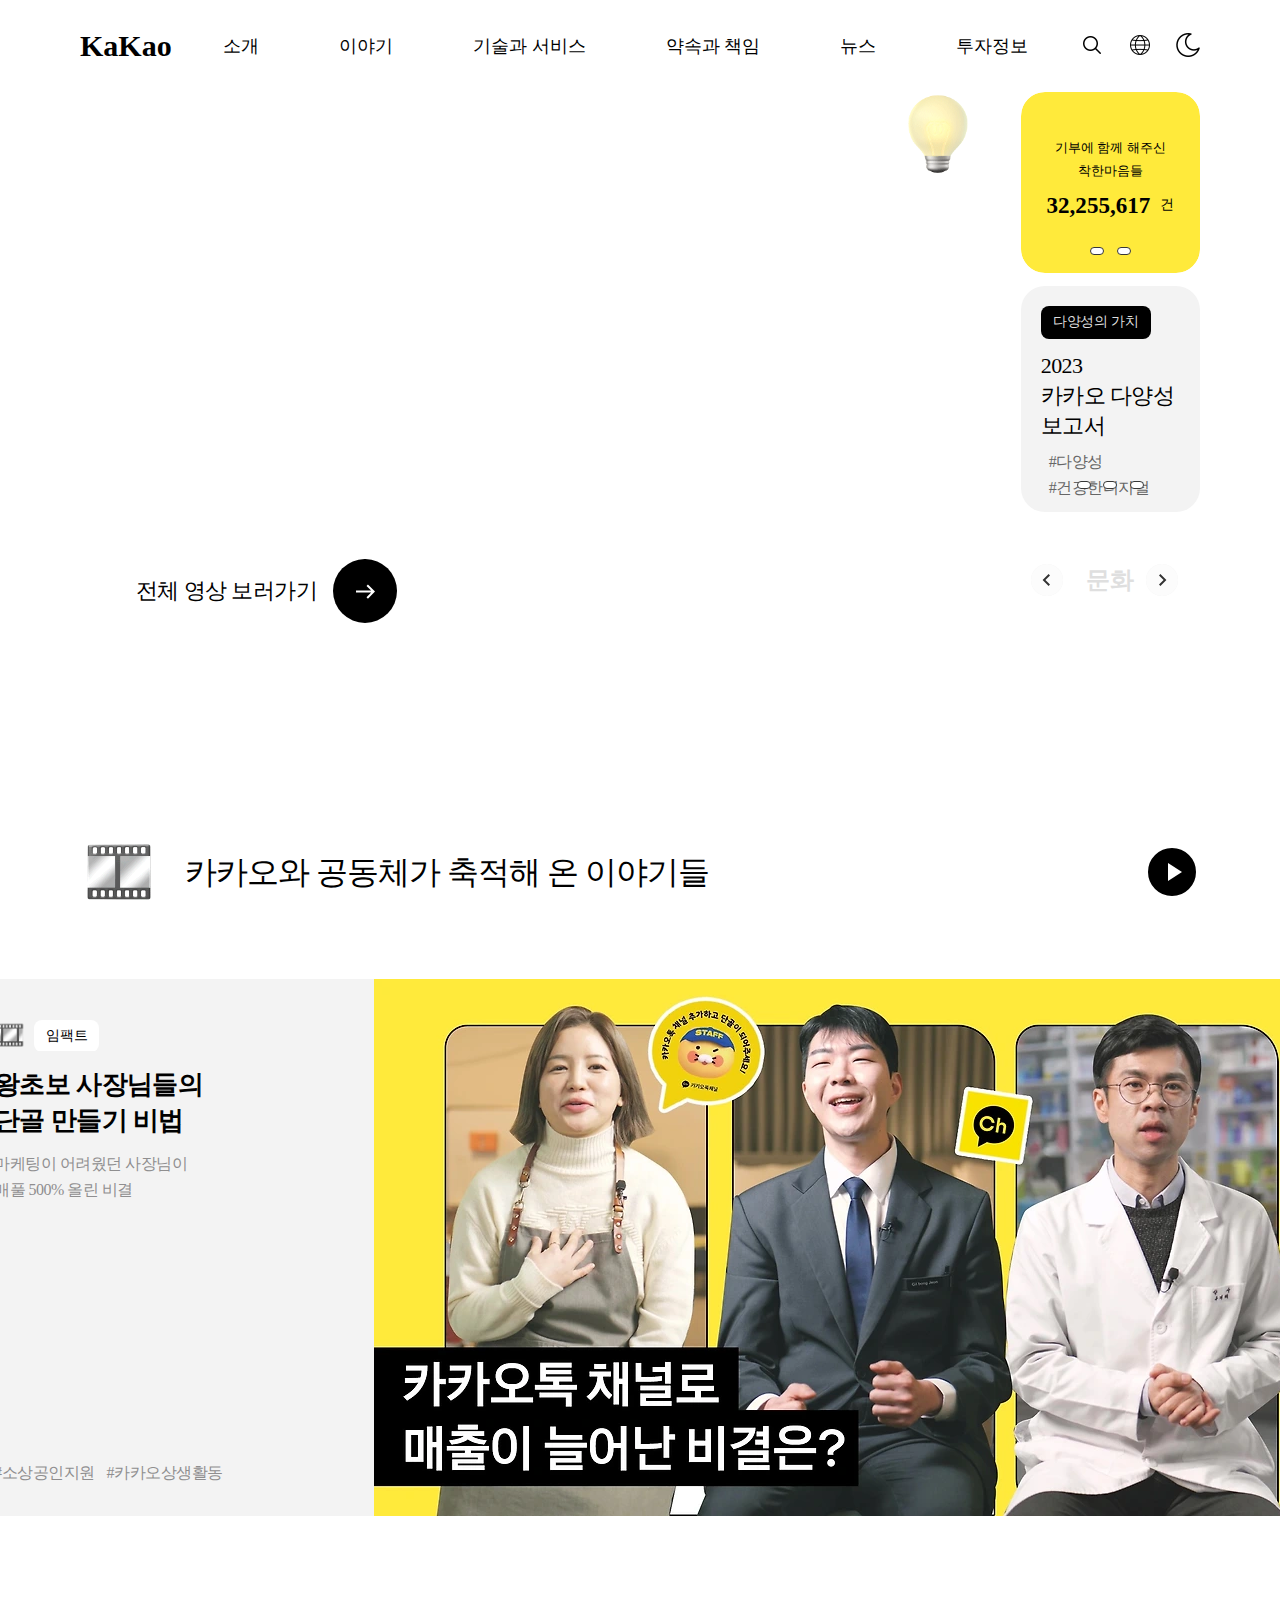
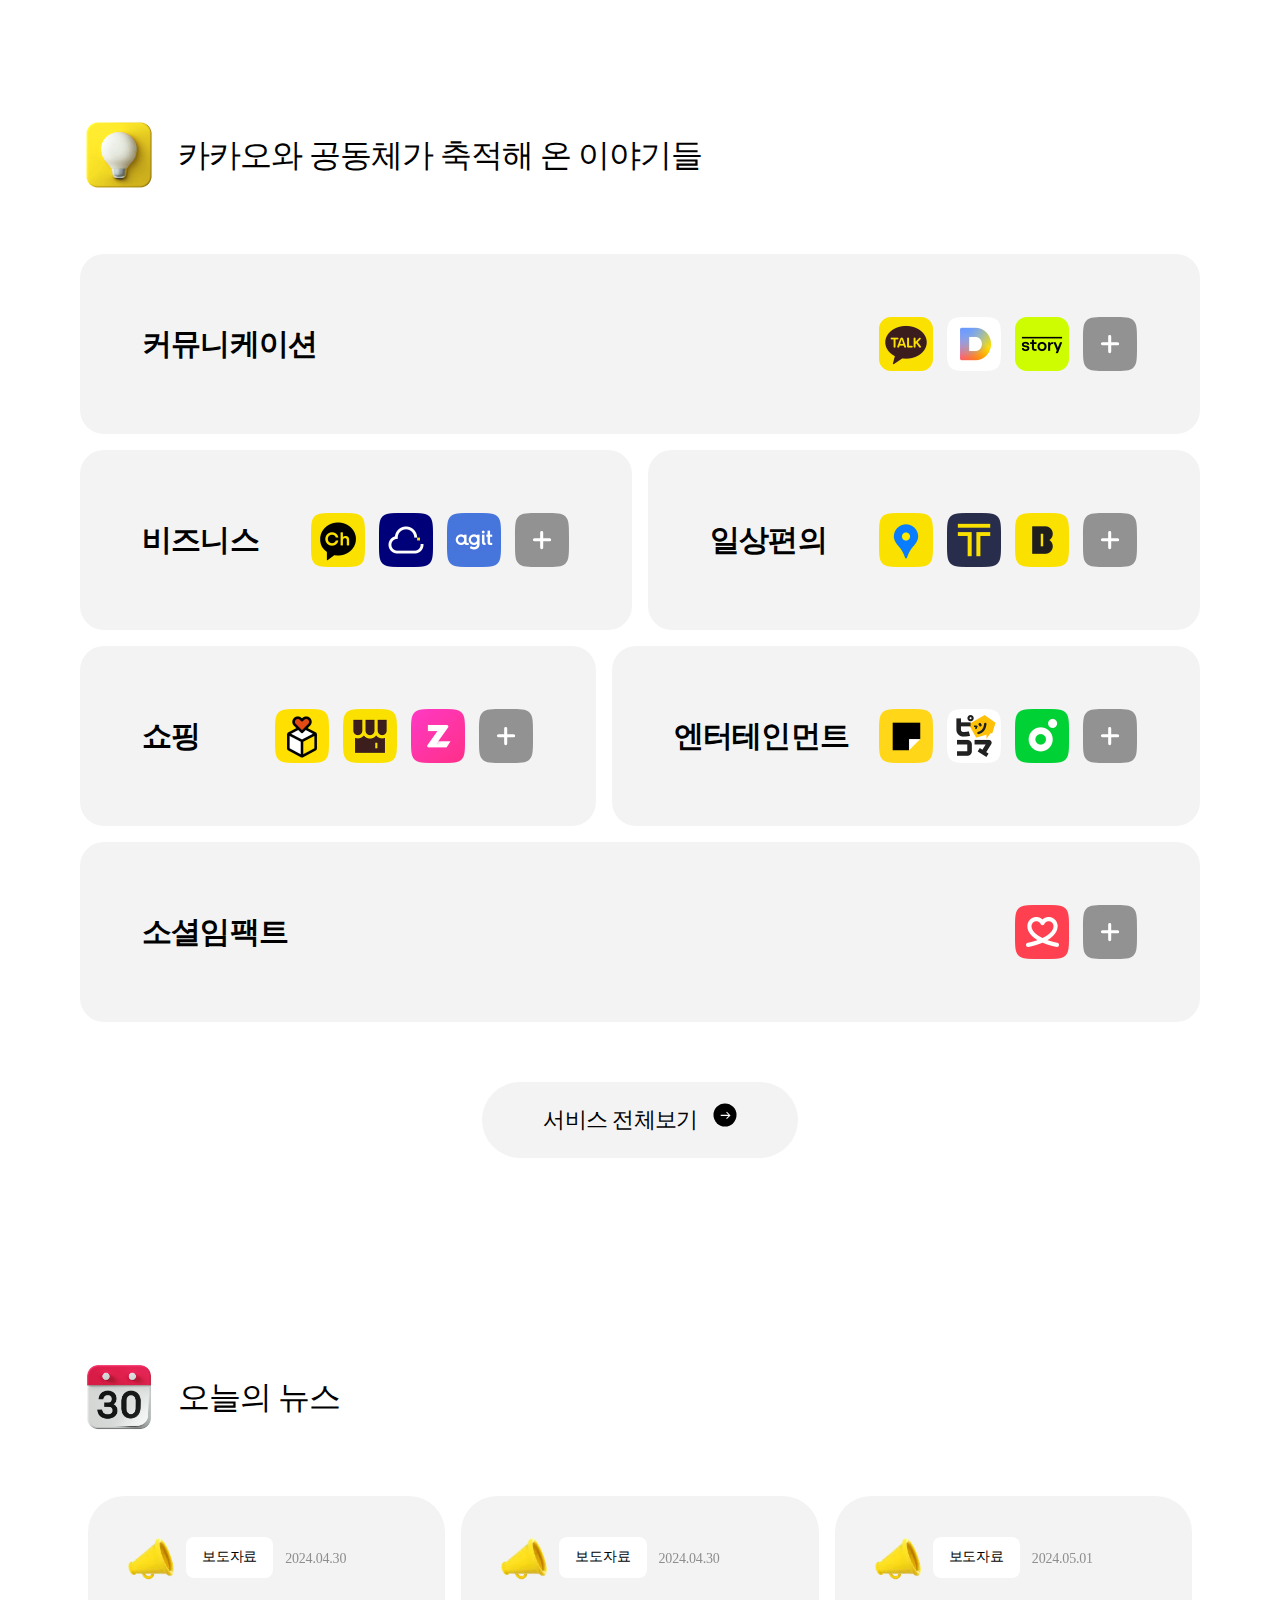
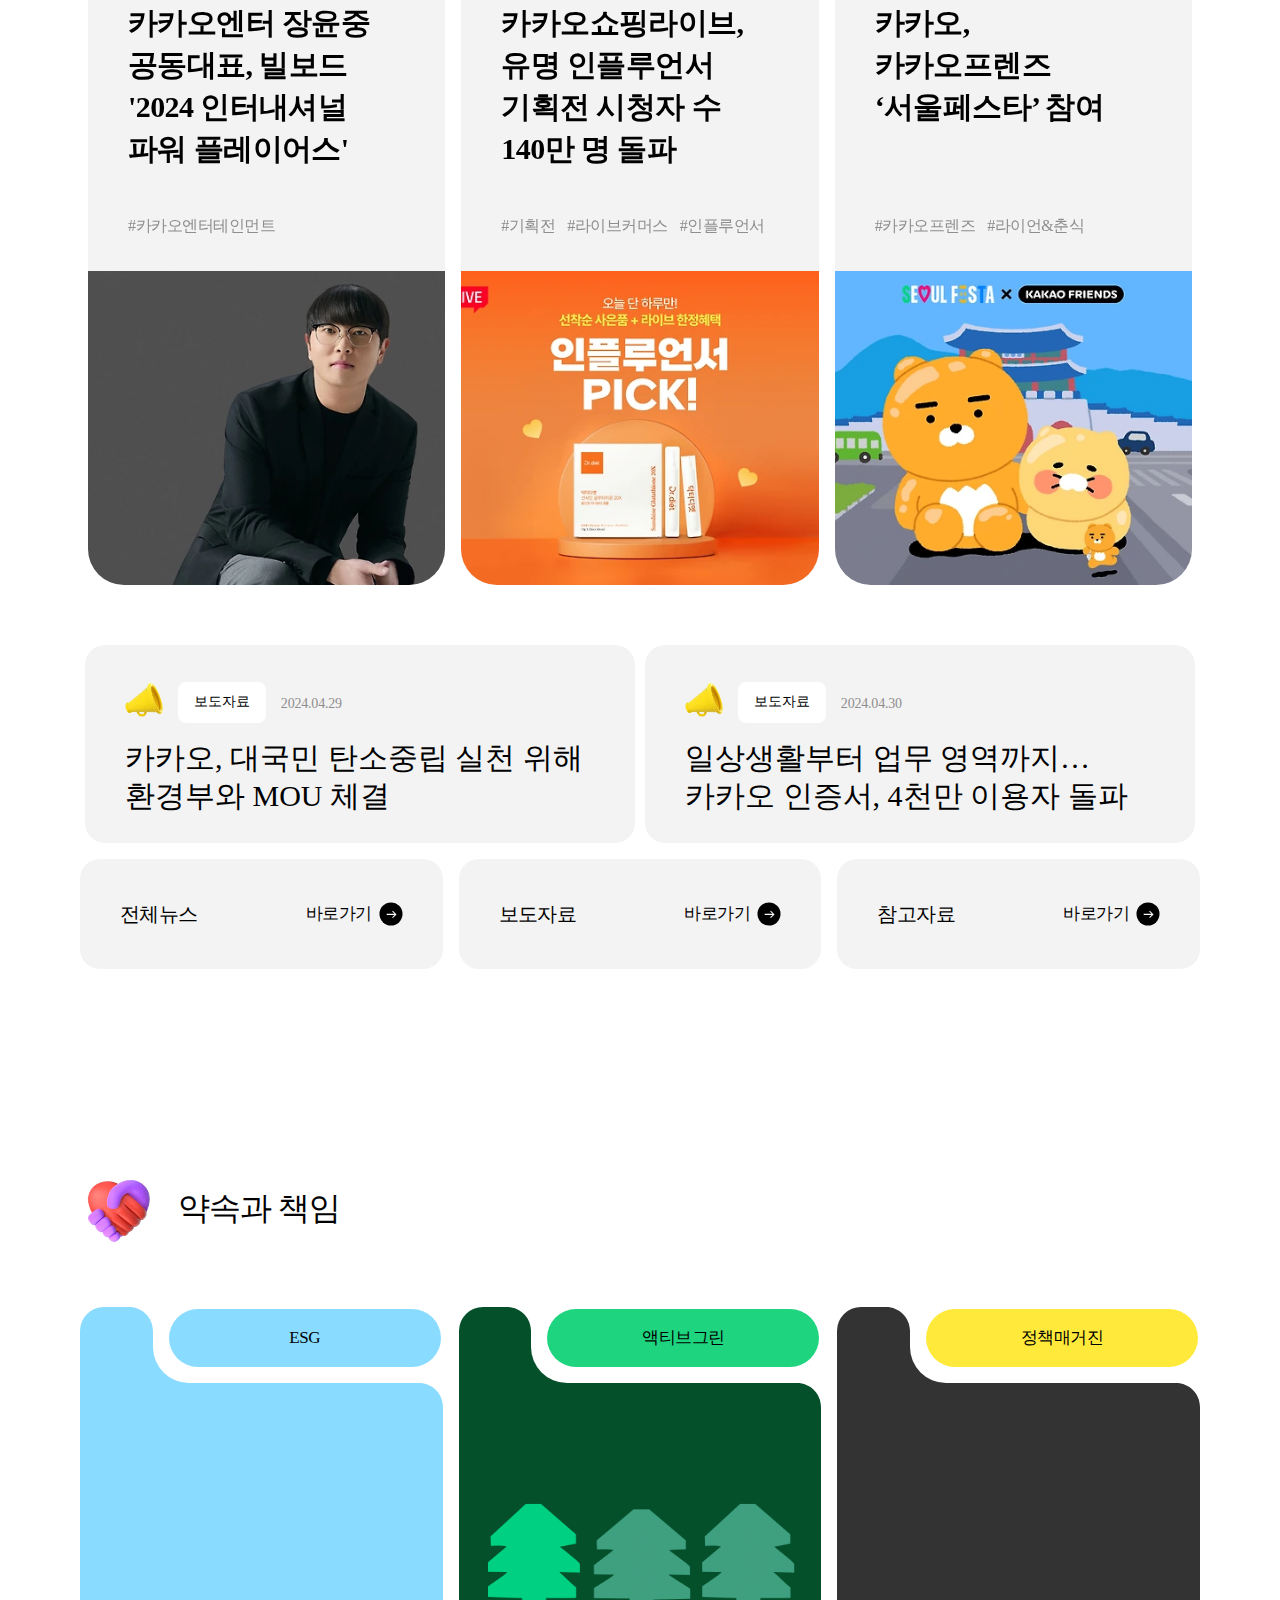
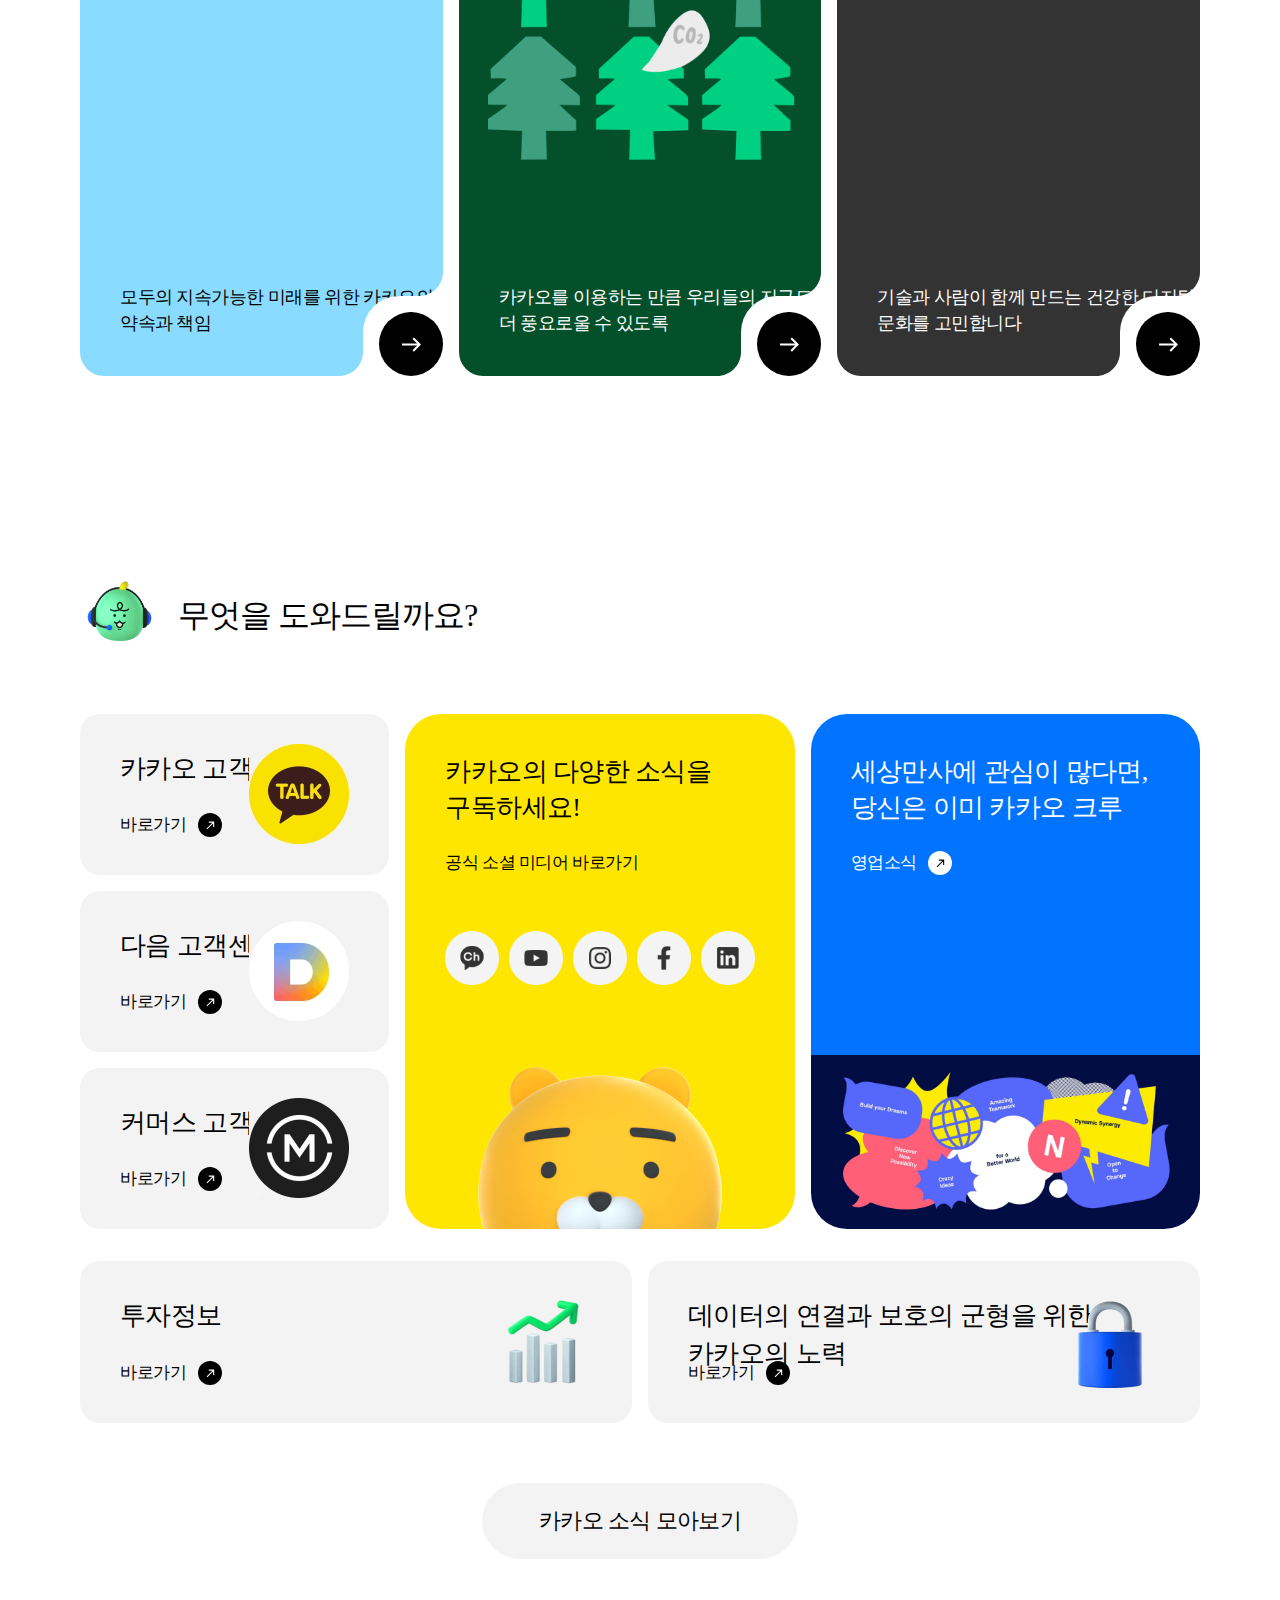
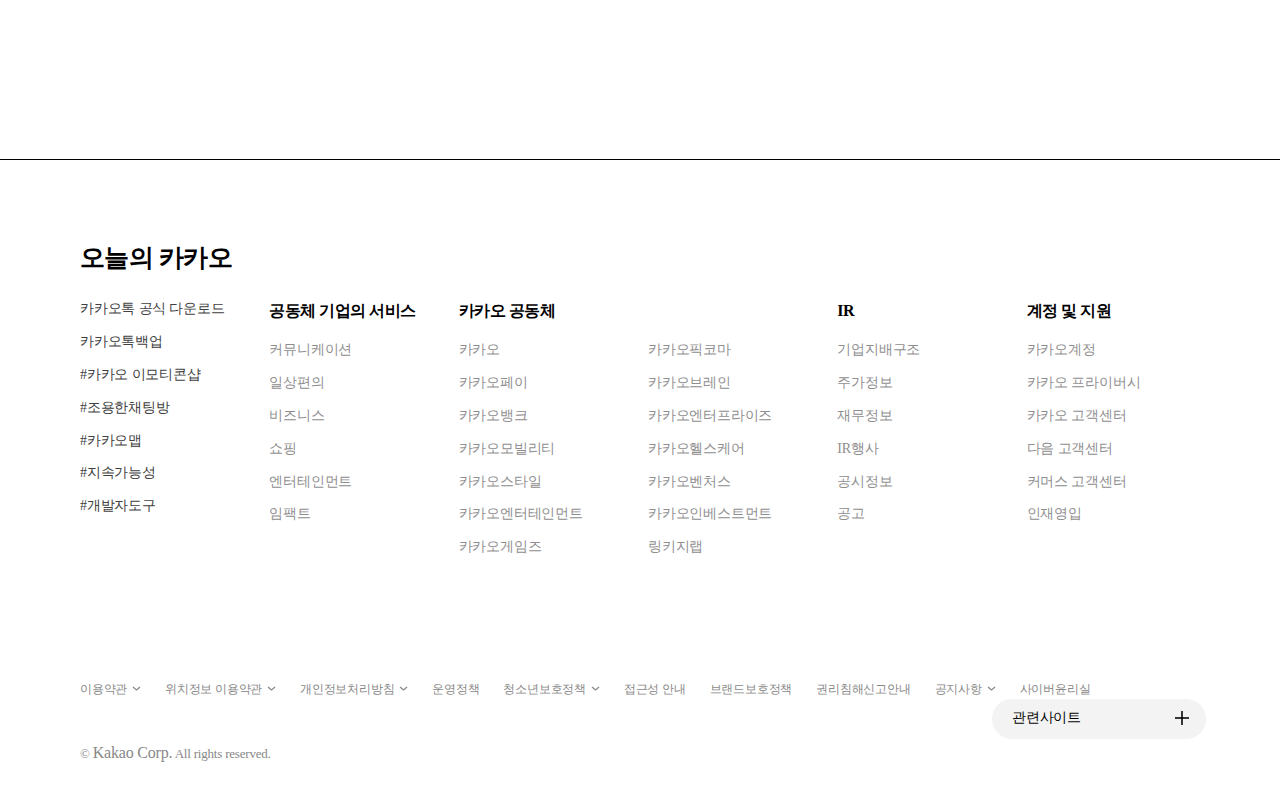
==== index.html @ 346b14cc "저장" ====
<!DOCTYPE html>
<html lang="ko">
  <head>
    <meta charset="UTF-8" />
    <meta name="viewport" content="width=device-width, initial-scale=1.0" />
    <title>카카오</title>
    <link rel="stylesheet" href="./css/reset.css" />
    <link rel="stylesheet" href="./css/style.css" />
    <link rel="stylesheet" href="./css/mobile.css" />
    <script src="https://code.jquery.com/jquery-3.6.0.min.js"></script>
  </head>
  <body>
    <div class="wrap">
      <header>
        <div class="w1700">
          <div class="gnbframe">
            <a href="#">
              <h1>KaKao</h1>
            </a>
            <nav class="gnb mx">
              <ul>
                <li class="dep1">
                  <a href="#" class="dep-bt">소개</a>
                  <div class="sub">
                    <ul>
                      <li>카카오문화</li>
                      <li>공동체</li>
                      <li>연혁</li>
                    </ul>
                  </div>
                </li>
                <li class="dep1">
                  <a href="#" class="dep-bt">이야기</a>
                  <div class="sub">
                    <ul>
                      <li>콘텐츠 저장소</li>
                      <li>뚝딱뚝딱 성장기</li>
                      <li>숫자로 보는 카카오</li>
                      <li>카카오 나우</li>
                    </ul>
                  </div>
                </li>
                <li class="dep1">
                  <a href="#" class="dep-bt">기술과 서비스</a>
                  <div class="sub">
                    <ul>
                      <li>기술</li>
                      <li>서비스</li>
                    </ul>
                  </div>
                </li>
                <li class="dep1">
                  <a href="#" class="dep-bt">약속과 책임</a>
                  <div class="sub">
                    <ul>
                      <li>카카오의 다짐</li>
                      <li>ESG</li>
                      <li>액티브그린</li>
                      <li>정책</li>
                    </ul>
                  </div>
                </li>

                <li class="dep1">
                  <a href="#" class="dep-bt">뉴스</a>
                  <div class="sub">
                    <ul>
                      <li>보도자료</li>
                      <li>참고자료</li>
                    </ul>
                  </div>
                </li>
                <li class="dep1">
                  <a href="#">투자정보</a>
                  <div class="sub">
                    <ul>
                      <li></li>
                    </ul>
                  </div>
                </li>
              </ul>
            </nav>
            <div class="gnb_iks">
              <div class="gnb_ik search">
                <a href="#" id="searchButton">
                  <img src="./img/free-icon-magnifier-2319177.png" alt="검색" />
                </a>
                <div class="search-menu">
                  <div class="sh-menu">
                    <div class="search-ti">
                      kakao
                      <div class="sh-close-button"></div>
                    </div>
                    <div class="group_search">
                      <form autocomplete="off" class="wrap_search">
                        <svg
                          xmlns="http://www.w3.org/2000/svg"
                          viewBox="0 0 28 28"
                          class="ico_search_bold"
                        >
                          <g fill="none" fill-rule="evenodd">
                            <g
                              transform="translate(-333 -214) translate(309 192) translate(24 22)"
                            >
                              <circle
                                cx="12.944"
                                cy="12.944"
                                r="8.944"
                                stroke-width="2.5"
                                class="stroke"
                              ></circle>
                              <path
                                d="M18.987 18.987L25.017 25.017"
                                stroke-width="2.5"
                                class="stroke"
                              ></path>
                            </g>
                          </g>
                        </svg>
                        <input
                          type="text"
                          id="inpSearch"
                          placeholder="무엇이 궁금하신가요?"
                        />
                      </form>
                      <div class="wrap_tag">
                        <a href="" class="link_tag">#보행약자</a
                        ><a href="" class="link_tag">#무장애나눔길</a
                        ><a href="" class="link_tag">#사업양수도</a
                        ><a href="" class="link_tag">#와인</a
                        ><a href="" class="link_tag">#위스키</a>
                      </div>
                      <label for="inpSearch" class="screen_out">검색어</label>
                    </div>
                  </div>
                </div>
              </div>
              <a href="#" class="mo2">
                <div class="gnb_ik hamburger">
                  <img
                    src="./img/free-icon-hamburger-883806.png"
                    alt="햄버거"
                  />
                  <div class="hamburger-menu">
                    <div class="menu">
                      <div class="hamburger-ti">
                        kakao
                        <div class="close-button"></div>
                      </div>
                      <ul>
                        <li class="has-submenu">
                          <img
                            src="./img/hamburger1.png"
                            alt=""
                            class="ico_menu"
                          /><span>소개</span>
                          <ul class="sub-menu">
                            <li>카카오문화</li>
                            <li>공동체</li>
                            <li>연혁</li>
                          </ul>
                        </li>
                        <li class="has-submenu">
                          <img
                            src="./img/hamburger2.png"
                            alt=""
                            class="ico_menu"
                          /><span>이야기</span>
                          <ul class="sub-menu">
                            <li>콘텐츠저장소</li>
                            <li>뚝딱뚝딱 성장기</li>
                            <li>숫자로 보는 카카오</li>
                            <li>카카오 나우</li>
                          </ul>
                        </li>
                        <li class="has-submenu">
                          <img
                            src="./img/hamburger3.png"
                            alt=""
                            class="ico_menu"
                          /><span>기술과 서비스</span>
                          <ul class="sub-menu">
                            <li>카카오문화</li>
                            <li>공동체</li>
                            <li>연혁</li>
                          </ul>
                        </li>
                        <li class="has-submenu">
                          <img
                            src="./img/hamburger4.png"
                            alt=""
                            class="ico_menu"
                          /><span>약속과 책임</span>
                          <ul class="sub-menu">
                            <li>카카오문화</li>
                            <li>공동체</li>
                            <li>연혁</li>
                          </ul>
                        </li>
                        <li class="has-submenu">
                          <img
                            src="./img/hamburger5.png"
                            alt=""
                            class="ico_menu"
                          /><span>뉴스</span>
                          <ul class="sub-menu">
                            <li>카카오문화</li>
                            <li>공동체</li>
                            <li>연혁</li>
                          </ul>
                        </li>
                        <li class="has-submenu">
                          <img
                            src="./img/hamburger6.png"
                            alt=""
                            class="ico_menu"
                          /><span>투자정보</span>
                          <ul class="sub-menu">
                            <li>카카오문화</li>
                            <li>공동체</li>
                            <li>연혁</li>
                          </ul>
                        </li>
                      </ul>
                    </div>
                    <div class="close"></div>
                  </div>
                </div>
              </a>
              <a href="#" class="mx2">
                <div class="gnb_ik">
                  <img
                    src="./img/free-icon-web-browser-8467520.png"
                    alt="영어변경"
                  />
                </div>
              </a>
              <a href="#" class="mx2">
                <div class="gnb_ik">
                  <img src="./img/free-icon-moon-3287906.png" alt="블랙모드" />
                </div>
              </a>
            </div>
          </div>
        </div>
      </header>
      <!-- 헤더 끝 -->
      <main>
        <!-- 섹션1 -->
        <div class="w1700">
          <div class="main-content">
            <div class="src1">
              <div class="src1_L">
                <div class="s1-video">
                  <video
                    src="https://t1.kakaocdn.net/kakaocorp/kakaocorp/admin/heroVisual/3b67045d018e00001.mp4"
                    autoplay="autoplay"
                    muted="muted"
                    loop="loop"
                    class="item_visual"
                  ></video>
                </div>
                <div class="s1-Ltop">
                  <a href="#" class="s1-topik">
                    <span class="s1-iksp">카카오 소식 모아보기</span>
                    <img
                      src="./img/c925e9e0018c00001.gif"
                      alt=""
                      class="s1-ikimg"
                    />
                  </a>
                </div>
                <div class="s1-Ltext">
                  <strong class="s1-title">모두의 삶<br />모두의 기술</strong>
                  <span class="s1-subtext">모두의 삶 프로젝트 Ep.2</span>
                </div>
                <div class="s1-Lbottom">
                  <a href="" class="s1-iksp2"
                    >전체 영상 보러가기
                    <img src="./img/s1_iksp2.svg" alt="" />
                  </a>
                </div>
              </div>
              <div class="src1_R">
                <div class="s1r-top pr">
                  <div class="s1top1 df">
                    <div class="text">기부에 함께 해주신 착한마음들</div>
                    <div class="df">
                      <div class="number h2" id="counter">0</div>
                      <span class="unit">건</span>
                    </div>
                  </div>
                  <div class="s1top2">
                    <div class=""><img src="./img/impact.webp" alt="" class="mx2" /><img src="./img/impact2.webp" alt="" class="mo2" /></div>
                  </div>
                  <div class="s1t-bts pa">
                    <button class="s1t-bt" onclick="showPage('s1top1')">
                      첫 번째 페이지
                    </button>
                    <button class="s1t-bt" onclick="showPage('s1top2')">
                      두 번째 페이지
                    </button>
                  </div>
                </div>
                <div class="s1r-middle pr">
                  <div class="s1md1">
                    <div class="s1md-ti">다양성의 가치</div>
                    <div class="s1md-tx">2023 <br />카카오 다양성 보고서</div>
                    <div class="s1md-tx2">
                      <span>#다양성</span>
                      <span>#건강한디지털</span>
                    </div>
                  </div>
                  <div class="s1md2">
                    <div class="s1md-ti">디지털 격차 줄이기</div>
                    <div class="s1md-tx">
                      어르신을 위한 <br />개인정보보호 안내
                    </div>
                    <div class="s1md-tx2">
                      <span>#기술복지</span>
                      <span>#피싱범죄예방</span>
                    </div>
                  </div>
                  <div class="s1md3">
                    <div class="s1md-ti">카톡설명서</div>
                    <div class="s1md-tx">
                      모두의 카톡을 <br />더 가깝고 안전하게
                    </div>
                    <div class="s1md-tx2">
                      <span>#업데이트소식</span>
                      <span>#톡활용팁</span>
                    </div>
                  </div>
                  <div class="s1m-bts pa">
                    <button class="s1m-bt" onclick="showPage('s1md1')">
                      첫 번째 페이지
                    </button>
                    <button class="s1m-bt" onclick="showPage('s1md2')">
                      두 번째 페이지
                    </button>
                    <button class="s1m-bt" onclick="showPage('s1md3')">
                      두 번째 페이지
                    </button>
                  </div>
                </div>
                <div class="s1r-bottom">
                  <div class="s1r-slick-slider pr">
                    <div class="s1r-slick-list">
                      <div class="s1r-bt1 pr">
                        <video
                          src="https://t1.kakaocdn.net/kakaocorp/kakaocorp/admin/widget/ce5dfe11018c00001.mp4"
                          autoplay="autoplay"
                          muted="muted"
                          loop="loop"
                          class="video_third"
                        ></video>
                        <span class="pa">문화</span>
                      </div>
                      <div class="s1r-bt2 pr">
                        <div class="bt2-img">
                          <img src="./img/s1r-bt2.webp" alt="" />
                        </div>
                        <span class="pa">공동체</span>
                      </div>
                      <div class="s1r-bt3 pr">
                        <div class="bt3-img"></div>
                        <span class="pa">연혁</span>
                      </div>
                    </div>
                    <button
                      type="button"
                      aria-label="이전"
                      class="slick-arrow slick-prev"
                    ></button>
                    <button
                      type="button"
                      aria-label="다음"
                      class="slick-arrow slick-next"
                    ></button>
                  </div>
                </div>
              </div>
            </div>
          </div>
        </div>
        <!-- 섹션2 -->
        <div class="src2">
          <div class="s2_top w1700">
            <h1 class="s2_topti">
              카카오와 공동체가 축적해 온 이야기들
              <span class="s2_topbt">
                <button type="button" class="s2-topbutton"></button>
              </span>
            </h1>
          </div>
          <div class="s2_bottom">
            <ul>
              <li class="type_wide sr2inner mx">
                <div class="wides">
                  <a href="">
                    <div class="wide-tx">
                      <span class="s2b-tx-ti">
                        <img src="./img/dd2b88f5018800001.webp" alt="" />
                        <span>임팩트</span>
                      </span>
                      <strong class="s2b-tx-ti2">
                        왕초보 사장님들의 <br />
                        단골 만들기 비법
                      </strong>
                      <p class="s2b-tx-p">
                        마케팅이 어려웠던 사장님이<br />
                        매풀 500% 올린 비결
                      </p>
                      <span class="s2b-tx-p2">
                        <span>#소상공인지원</span>
                        <span>#카카오상생활동</span>
                        <span>#카카오톡채널</span>
                      </span>
                    </div>
                    <div class="wide-img">
                      <img src="./img/s2-1.webp" alt="" />
                    </div>
                  </a>
                </div>
              </li>
              <li class="type_normal sr2inner mo">
                <div class="normal">
                  <span class="cont">
                    <span class="s2b-tx-ti">
                      <img src="./img/cont1.webp" alt="" />
                      <span>임팩트</span>
                    </span>
                    <a href="">
                      <strong class="s2b-normal-ti2">
                        왕초보 사장님들의 <br />
                        단골 만들기 비법
                      </strong>
                      <span class="s2b-webp">
                        <img src="./img/s2-1.webp" alt="" />
                      </span>
                      <span class="s2b-tx-p2 normal-p2">
                        <span>#소상공인지원</span>
                        <span>#카카오상생활동</span>
                      </span>
                    </a>
                  </span>
                </div>
              </li>
              <li class="type_normal sr2inner">
                <div class="normal">
                  <span class="cont">
                    <span class="s2b-tx-ti">
                      <img src="./img/cont1.webp" alt="" />
                      <span>더 가깝게</span>
                    </span>
                    <a href="">
                      <strong class="s2b-normal-ti2">
                        무료로 여는 <br />
                        톡 안의 두 번째 매장
                      </strong>
                      <span class="s2b-webp">
                        <img src="./img/cont2.webp" alt="" />
                      </span>
                      <span class="s2b-tx-p2 normal-p2">
                        <span>#디지털전환</span>
                        <span>#카카오톡채널</span>
                      </span>
                    </a>
                  </span>
                </div>
              </li>
              <li class="type_normal sr2inner mx">
                <a href="" class="normal-top">
                  <div class="top-cont">
                    <span class="top-cont-img">
                      <img src="./img/cont3.webp" alt="" />
                    </span>
                    <div class="top-cont-text">
                      <span class="s2b-tx-ti">
                        <img src="./img/dd2b88f5018800001.webp" alt="" />
                        <span>임팩트</span>
                      </span>
                      <strong class="s2b-tx-ti2"> 도로 위 히어로즈 </strong>
                      <span class="s2b-tx-p2">
                        <span>#카카오모빌리티</span>
                        <span>#파트너상생</span>
                      </span>
                    </div>
                  </div>
                </a>
              </li>
              <li class="type_normal sr2inner mo">
                <div class="normal">
                  <span class="cont">
                    <span class="s2b-tx-ti">
                      <img src="./img/dd2b88f5018800001.webp" alt="" />
                      <span>임팩트</span>
                    </span>
                    <a href="">
                      <strong class="s2b-normal-ti2"> 도로 위 히어로즈 </strong>
                      <span class="s2b-webp">
                        <img src="./img/cont3.webp" alt="" />
                      </span>
                      <span class="s2b-tx-p2 normal-p2">
                        <span>#카카오모빌리티</span>
                        <span>#파트너상생</span>
                      </span>
                    </a>
                  </span>
                </div>
              </li>
              <li class="type_normal sr2inner">
                <div class="normal">
                  <span class="cont">
                    <span class="s2b-tx-ti">
                      <img src="./img/dd2b88f5018800001.webp" alt="" />
                      <span>임팩트</span>
                    </span>
                    <a href="">
                      <strong class="s2b-normal-ti2">
                        카카오가 꿈구는 <br />
                        지속가능한 미래
                      </strong>
                      <span class="s2b-webp">
                        <img src="./img/cont4.webp" alt="" />
                      </span>
                      <span class="s2b-tx-p2 normal-p2">
                        <span>#ESG</span>
                        <span>#ESG보고서</span>
                        <span>#약속과책임</span>
                        <span>#카카오</span>
                      </span>
                    </a>
                  </span>
                </div>
              </li>
              <li class="type_normal sr2inner mx">
                <a href="" class="normal-top">
                  <div class="top-cont">
                    <span class="top-cont-img">
                      <img src="./img/cont5.webp" alt="" />
                    </span>
                    <div class="top-cont-text">
                      <span class="s2b-tx-ti">
                        <img src="./img/dd2b88f5018800001.webp" alt="" />
                        <span>서비스</span>
                      </span>
                      <strong class="s2b-tx-ti2">
                        진화에 누구보다 <br />
                        진심인 편
                      </strong>
                      <span class="s2b-tx-p2">
                        <span>#조승연의탐구생활</span>
                        <span>#카카오톡</span>
                        <span>#카톡이지</span>
                      </span>
                    </div>
                  </div>
                </a>
              </li>
              <li class="type_normal sr2inner mo">
                <div class="normal">
                  <span class="cont">
                    <span class="s2b-tx-ti">
                      <img src="./img/dd2b88f5018800001.webp" alt="" />
                      <span>서비스</span>
                    </span>
                    <a href="">
                      <strong class="s2b-normal-ti2">
                        진화에 누구보다 <br />
                        진심인 편
                      </strong>
                      <span class="s2b-webp">
                        <img src="./img/cont5.webp" alt="" />
                      </span>
                      <span class="s2b-tx-p2 normal-p2">
                        <span>#조승연의탐구생활</span>
                        <span>#카카오톡</span>
                        <span>#카톡이지</span>
                      </span>
                    </a>
                  </span>
                </div>
              </li>
              <li class="type_row sr2inner mx">
                <div class="wides">
                  <a href="">
                    <div class="wide-tx">
                      <span class="s2b-tx-ti">
                        <img src="./img/cont7.webp" alt="" />
                        <span>뚝딱뚝딱 성장기</span>
                      </span>
                      <strong class="s2b-tx-ti2">
                        지역 정보 매체에서 <br />
                        위치 기반 상호작용 플랫폼으로
                      </strong>
                      <p class="s2b-tx-p">
                        카카오맵에서 일어난<br />
                        24년 간의 업데이트 이야기
                      </p>
                      <span class="s2b-tx-p2">
                        <span>#지도플랫폼</span>
                        <span>#카카오맵</span>
                        <span>#트렌드랭킹</span>
                      </span>
                    </div>
                    <div class="wide-img">
                      <img src="./img/cont6.webp" alt="" />
                    </div>
                  </a>
                </div>
              </li>
              <li class="type_normal sr2inner mo">
                <div class="normal">
                  <span class="cont">
                    <span class="s2b-tx-ti">
                      <img src="./img/cont7.webp" alt="" />
                      <span>뚝딱뚝딱 성장기</span>
                    </span>
                    <a href="">
                      <strong class="s2b-normal-ti2">
                        지역 정보 매체에서 <br />
                        위치 기반 상호작용 플랫폼으로
                      </strong>
                      <span class="s2b-webp">
                        <img src="./img/cont6-2.webp" alt="" />
                      </span>
                      <span class="s2b-tx-p2 normal-p2">
                        <span>#지도플랫폼</span>
                        <span>#카카오맵</span>
                        <span>#트렌드랭킹</span>
                      </span>
                    </a>
                  </span>
                </div>
              </li>
              <li class="type_normal sr2inner">
                <div class="normal">
                  <span class="cont">
                    <span class="s2b-tx-ti">
                      <img src="./img/cont1.webp" alt="" />
                      <span>더 가깝게</span>
                    </span>
                    <a href="">
                      <strong class="s2b-normal-ti2">
                        월 메이드 <br />
                        콘텐츠 IP의 저력
                      </strong>
                      <span class="s2b-webp">
                        <img src="./img/cont8.webp" alt="" />
                      </span>
                      <span class="s2b-tx-p2 normal-p2">
                        <span>#K콘텐츠</span>
                        <span>#웹소설</span>
                        <span>#웹툰</span>
                      </span>
                    </a>
                  </span>
                </div>
              </li>
              <li class="type_normal sr2inner mx">
                <a href="" class="normal-top">
                  <div class="top-cont">
                    <span class="top-cont-img">
                      <img src="./img/cont9.webp" alt="" />
                    </span>
                    <div class="top-cont-text">
                      <span class="s2b-tx-ti">
                        <img src="./img/dd2b88f5018800001.webp" alt="" />
                        <span>서비스</span>
                      </span>
                      <strong class="s2b-tx-ti2">
                        100명에게 <br />
                        물어봤습니다
                      </strong>
                      <span class="s2b-tx-p2">
                        <span>#로드트립</span>
                        <span>#카카오톡</span>
                        <span>#카톡이지</span>
                      </span>
                    </div>
                  </div>
                </a>
              </li>
              <li class="type_normal sr2inner mo">
                <div class="normal">
                  <span class="cont">
                    <span class="s2b-tx-ti">
                      <img src="./img/dd2b88f5018800001.webp" alt="" />
                      <span>서비스</span>
                    </span>
                    <a href="">
                      <strong class="s2b-normal-ti2">
                        100명에게 <br />
                        물어봤습니다
                      </strong>
                      <span class="s2b-webp">
                        <img src="./img/cont9.webp" alt="" />
                      </span>
                      <span class="s2b-tx-p2 normal-p2">
                        <span>#로드트립</span>
                        <span>#카카오톡</span>
                        <span>#카톡이지</span>>
                      </span>
                    </a>
                  </span>
                </div>
              </li>
              <li class="type_normal sr2inner">
                <div class="normal">
                  <span class="cont">
                    <span class="s2b-tx-ti">
                      <img src="./img/dd2b88f5018800001.webp" alt="" />
                      <span>서비스</span>
                    </span>
                    <a href="">
                      <strong class="s2b-normal-ti2">
                        접근성 <br />
                        어디까지 고민해 봤나요?
                      </strong>
                      <span class="s2b-webp">
                        <img src="./img/cont10.webp" alt="" />
                      </span>
                      <span class="s2b-tx-p2 normal-p2">
                        <span>#디지털접근성</span>
                        <span>#카카오톡</span>
                        <span>#카톡이지</span>
                      </span>
                    </a>
                  </span>
                </div>
              </li>
            </ul>
          </div>
        </div>
        <!-- 섹션3 -->
        <div class="src3 w1700">
          <h1 class="s3-ti">카카오와 공동체가 축적해 온 이야기들</h1>
          <div class="s3-content">
            <ul class="s3-list">
              <li class="s3-listbox">
                <strong class="s3-boxti">커뮤니케이션</strong>
                <div class="s3-boxik">
                  <a
                    href="https://www.kakaocorp.com/page/service/service/KakaoTalk"
                  >
                    <img src="./img/src3-1.png" alt="" />
                  </a> 
                  <a href="">
                    <img src="./img/src3-2.png" alt="" />
                  </a>
                  <a href="">
                    <img src="./img/src3-3.png" alt="" />
                  </a>
                  <a href="" class="s3-boxikf"></a>
                </div>
              </li>
              <li class="s3-listbox">
                <strong class="s3-boxti">비즈니스</strong>
                <div class="s3-boxik">
                  <a href="">
                    <img src="./img/src3-4.png" alt="" />
                  </a>
                  <a href="">
                    <img src="./img/src3-5.png" alt="" />
                  </a>
                  <a href="">
                    <img src="./img/src3-6.png" alt="" />
                  </a>
                  <a href="" class="s3-boxikf"></a>
                </div>
              </li>
              <li class="s3-listbox">
                <strong class="s3-boxti">일상편의</strong>
                <div class="s3-boxik">
                  <a href="">
                    <img src="./img/src3-7.png" alt="" />
                  </a>
                  <a href="">
                    <img src="./img/src3-8.png" alt="" />
                  </a>
                  <a href="">
                    <img src="./img/src3-9.png" alt="" />
                  </a>
                  <a href="" class="s3-boxikf"></a>
                </div>
              </li>
              <li class="s3-listbox">
                <strong class="s3-boxti">쇼핑</strong>
                <div class="s3-boxik">
                  <a href="">
                    <img src="./img/src3-10.png" alt="" />
                  </a>
                  <a href="">
                    <img src="./img/src3-11.png" alt="" />
                  </a>
                  <a href="">
                    <img src="./img/src3-12.png" alt="" />
                  </a>
                  <a href="" class="s3-boxikf"></a>
                </div>
              </li>
              <li class="s3-listbox">
                <strong class="s3-boxti">엔터테인먼트</strong>
                <div class="s3-boxik">
                  <a href="">
                    <img src="./img/src3-13.png" alt="" />
                  </a>
                  <a href="">
                    <img src="./img/src3-14.png" alt="" />
                  </a>
                  <a href="">
                    <img src="./img/src3-15.png" alt="" />
                  </a>
                  <a href="" class="s3-boxikf"></a>
                </div>
              </li>
              <li class="s3-listbox">
                <strong class="s3-boxti">소셜임팩트</strong>
                <div class="s3-boxik">
                  <a href="">
                    <img src="./img/src3-16.png" alt="" />
                  </a>

                  <a href="" class="s3-boxikf"></a>
                </div>
              </li>
            </ul>
            <div class="src3-bt">
              <a href="">
                서비스 전체보기
                <img src="./img/src3-bt1.svg" alt="" />
              </a>
            </div>
          </div>
        </div>
        <!-- 섹션4 -->
        <div class="src4 w1700">
          <h1 class="s4-ti">오늘의 뉴스</h1>
          <div class="s4-contnet">
            <div class="s4-ct-top">
              <div class="s4-si">
                <div class="s4-slider">
                  <div class="s4-topbox active">
                    <div class="s4-top-card">
                      <span class="s4-top-cont">
                        <span class="s4-top-ti">
                          <img
                            src="./img/src4-0.webp"
                            alt=""
                            class="s4-topti-img"
                          />
                          <span class="s4-topti-txt">보도자료</span>
                          <span class="s4-topti-txt2">2024.04.30 </span>
                        </span>
                        <a href="">
                          <strong class="s4-top-ti2">
                            카카오엔터 장윤중 공동대표, 빌보드 '2024 인터내셔널
                            파워 플레이어스' 선정
                          </strong>
                          <span class="s4-top-webp">
                            <img src="./img/src4-t1.webp" alt="" />
                          </span>
                        </a>
                        <span class="s4-top-txt">
                          <span class="s4t-tx2">#카카오엔터테인먼트</span>
                          <span class="s4t-tx2">#장윤중공동대표</span>
                        </span>
                      </span>
                    </div>
                  </div>
                  <div class="s4-topbox">
                    <div class="s4-top-card">
                      <span class="s4-top-cont">
                        <span class="s4-top-ti">
                          <img
                            src="./img/src4-0.webp"
                            alt=""
                            class="s4-topti-img"
                          />
                          <span class="s4-topti-txt">보도자료</span>
                          <span class="s4-topti-txt2">2024.04.30 </span>
                        </span>
                        <a href="">
                          <strong class="s4-top-ti2">
                            카카오쇼핑라이브, 유명 인플루언서 기획전 시청자 수
                            140만 명 돌파
                          </strong>
                          <span class="s4-top-webp">
                            <img src="./img/src4-t2.webp" alt="" />
                          </span>
                        </a>
                        <span class="s4-top-txt">
                          <span class="s4t-tx2">#기획전</span>
                          <span class="s4t-tx2">#라이브커머스</span>
                          <span class="s4t-tx2">#인플루언서</span>
                          <span class="s4t-tx2">#카카오</span>
                          <span class="s4t-tx2">#카카오쇼핑라이브</span>
                        </span>
                      </span>
                    </div>
                  </div>
                  <div class="s4-topbox">
                    <div class="s4-top-card">
                      <span class="s4-top-cont">
                        <span class="s4-top-ti">
                          <img
                            src="./img/src4-0.webp"
                            alt=""
                            class="s4-topti-img"
                          />
                          <span class="s4-topti-txt ti-tx">보도자료</span>
                          <span class="s4-topti-txt2 ti-tx2">2024.05.01 </span>
                        </span>
                        <a href="">
                          <strong class="s4-top-ti2">
                            카카오, 카카오프렌즈 ‘서울페스타’ 참여
                          </strong>
                          <span class="s4-top-webp">
                            <img src="./img/src4-t3.webp" alt="" />
                          </span>
                        </a>
                        <span class="s4-top-txt">
                          <span class="s4t-tx2">#카카오프렌즈</span>
                          <span class="s4t-tx2">#라이언&춘식</span>
                          <span class="s4t-tx2">#서울페스타</span>
                          <span class="s4t-tx2">#캐릭터</span>
                          <span class="s4t-tx2">#IP</span>
                        </span>
                      </span>
                    </div>
                  </div>
                </div>
                <button class="prev-button mo mo2">이전</button>
                <!-- 다음 버튼 -->
                <button class="next-button mo mo2">다음</button>
              </div>
            </div>
            <div class="s4-ct-bottom">
              <div class="df">
                <div class="s4-bbox">
                  <div class="s4-bbox-top">
                    <span class="s4-box-top-ti">
                      <img src="./img/src4-0.webp" alt="" />
                      <span class="ti-tx">보도자료</span>
                      <span class="ti-tx2">2024.04.29</span>
                    </span>
                  </div>
                  <a href="" class="s4-bbox-bottom">
                    카카오, 대국민 탄소중립 실천 위해 환경부와 MOU 체결
                  </a>
                </div>
                <div class="s4-bbox mx2">
                  <div class="s4-bbox-top">
                    <span class="s4-box-top-ti">
                      <img src="./img/src4-0.webp" alt="" />
                      <span class="ti-tx">보도자료</span>
                      <span class="ti-tx2">2024.04.30</span>
                    </span>
                  </div>
                  <a href="" class="s4-bbox-bottom">
                    일상생활부터 업무 영역까지…카카오 인증서, 4천만 이용자 돌파
                  </a>
                </div>
              </div>
              <div class="s4-b-bbox df">
                <a href="">
                  <strong class="">전체뉴스</strong>
                  <span data-v-4be4380f="" class="s4b-bbox-btu"
                    >바로가기
                    <img src="./img/s4-bbox-bt.svg" alt="" />
                  </span>
                </a>
                <a href="">
                  <strong class="">보도자료</strong>
                  <span data-v-4be4380f="" class="s4b-bbox-btu"
                    >바로가기
                    <img src="./img/s4-bbox-bt.svg" alt="" />
                  </span>
                </a>
                <a href="">
                  <strong class="">참고자료</strong>
                  <span data-v-4be4380f="" class="s4b-bbox-btu"
                    >바로가기
                    <img src="./img/s4-bbox-bt.svg" alt="" />
                  </span>
                </a>
              </div>
            </div>
          </div>
        </div>
        <!-- 섹션5 -->
        <div class="src5 w1700">
          <h1 class="s5-ti">약속과 책임</h1>
          <div class="s5-contnet df">
            <div class="s5-box esg">
              <span class="s5-box-ti">
                <span class="s5-box-tin esg">ESG</span>
              </span>
              <img src="./img/src5-1.gif" alt="" class="s5-img" />
              <p>모두의 지속가능한 미래를 위한 카카오의 약속과 책임</p>
              <a href="" class="s5-btn">
                <img src="./img/src5-btn2.svg" alt="" />
              </a>
            </div>
            <div class="s5-box green">
              <span class="s5-box-ti">
                <span class="s5-box-tin green2">액티브그린</span>
              </span>
              <img src="./img/src5-2.gif" alt="" class="s5-img" />
              <p>
                카카오를 이용하는 만큼 우리들의 지구도 더 풍요로울 수 있도록
              </p>
              <a href="" class="s5-btn">
                <img src="./img/src5-btn2.svg" alt="" />
              </a>
            </div>
            <div class="s5-box policy">
              <span class="s5-box-ti">
                <span class="s5-box-tin policy2">정책매거진</span>
              </span>
              <img src="./img/src5-3.gif" alt="" class="s5-img" />
              <p>기술과 사람이 함께 만드는 건강한 디지털 문화를 고민합니다</p>
              <a href="" class="s5-btn">
                <img src="./img/src5-btn2.svg" alt="" />
              </a>
            </div>
          </div>
        </div>
        <div class="src6 w1700">
          <h1 class="s6-ti">무엇을 도와드릴까요?</h1>
          <div class="s6-contnet">
            <div class="s6-top df">
              <div class="s6-center s6-inner_top">
                <a href="" class="s6-ct-box">
                  <strong class="s6-ct-ti">카카오 고객센터</strong>
                  <span class="s6-ct-tex ctt2"
                    >바로가기
                    <img src="./img/s6-ct-tex.svg" alt="" />
                  </span>
                  <img src="./img/s6-ct-1.webp" alt="" class="s6-ctik" />
                </a>
                <a href="" class="s6-ct-box">
                  <strong class="s6-ct-ti">다음 고객센터</strong>
                  <span class="s6-ct-tex ctt2"
                    >바로가기
                    <img src="./img/s6-ct-tex.svg" alt="" />
                  </span>
                  <img src="./img/s6-ct-3.webp" alt="" class="s6-ctik" />
                </a>
                <a href="" class="s6-ct-box">
                  <strong class="s6-ct-ti">커머스 고객센터</strong>
                  <span class="s6-ct-tex ctt2"
                    >바로가기
                    <img src="./img/s6-ct-tex.svg" alt="" />
                  </span>
                  <img src="./img/s6-ct-2.webp" alt="" class="s6-ctik" />
                </a>
              </div>
              <div class="s6-social s6-inner_top">
                <strong>카카오의 다양한 소식을 구독하세요!</strong>
                <span class="s6-sub_tex">공식 소셜 미디어 바로가기</span>
                <div class="s6-si-list">
                  <a href="" class="s6-si-ik ik1"></a>
                  <a href="" class="s6-si-ik ik2"></a>
                  <a href="" class="s6-si-ik ik3"></a>
                  <a href="" class="s6-si-ik ik4"></a>
                  <a href="" class="s6-si-ik ik5"></a>
                </div>
              </div>
              <div class="s6-social2 s6-inner_top">
                <strong
                  >세상만사에 관심이 많다면,
                  <br />
                  당신은 이미 카카오 크루
                </strong>
                <span class="s6-sub_tex"
                  >영업소식
                  <img src="./img/src6-3-bt.svg" alt="" />
                </span>
              </div>
            </div>
            <div class="s6-bottom">
              <a href="" class="s6-ct-box s6-inner_bottom">
                <strong class="s6-ct-ti">투자정보</strong>
                <span class="s6-ct-tex"
                  >바로가기
                  <img src="./img/s6-ct-tex.svg" alt="" />
                </span>
                <img src="./img/s6-ct-4.webp" alt="" class="s6-ctik ctik2" />
              </a>
              <a href="" class="s6-ct-box s6-inner_bottom">
                <strong class="s6-ct-ti"
                  >데이터의 연결과 보호의 군형을 위한 카카오의 노력</strong
                >
                <span class="s6-ct-tex"
                  >바로가기
                  <img src="./img/s6-ct-tex.svg" alt="" />
                </span>
                <img src="./img/s6-ct-5.webp" alt="" class="s6-ctik ctik2" />
              </a>
            </div>
          </div>
          <div class="s6-bt">
            <a href=""> 카카오 소식 모아보기 </a>
          </div>
        </div>
      </main>
      <footer class="ft">
        <div class="ft-inner w1700">
          <div class="ft-top df">
            <div class="ft-t-tags">
              <h3>오늘의 카카오</h3>
              <ul>
                <li class="tags-box">
                  <a href="" class="tags-tex">카카오톡 공식 다운로드</a>
                </li>
                <li class="tags-box">
                  <a href="" class="tags-tex">카카오톡백업</a>
                </li>
                <li class="tags-box">
                  <a href="" class="tags-tex">#카카오 이모티콘샵</a>
                </li>
                <li class="tags-box">
                  <a href="" class="tags-tex">#조용한채팅방</a>
                </li>
                <li class="tags-box">
                  <a href="" class="tags-tex">#카카오맵</a>
                </li>
                <li class="tags-box">
                  <a href="" class="tags-tex">#지속가능성</a>
                </li>
                <li class="tags-box">
                  <a href="" class="tags-tex">#개발자도구</a>
                </li>
              </ul>
            </div>
            <div class="ft-t-etc">
              <div class="etc-service">
                <strong>공동체 기업의 서비스</strong>
                <ul>
                  <li class="etc-box">
                    <a href="" class="etc-tex">커뮤니케이션</a>
                  </li>
                  <li class="etc-box">
                    <a href="" class="etc-tex">일상편의</a>
                  </li>
                  <li class="etc-box">
                    <a href="" class="etc-tex">비즈니스</a>
                  </li>
                  <li class="etc-box">
                    <a href="" class="etc-tex">쇼핑</a>
                  </li>
                  <li class="etc-box">
                    <a href="" class="etc-tex">엔터테인먼트</a>
                  </li>
                  <li class="etc-box">
                    <a href="" class="etc-tex">임팩트</a>
                  </li>
                </ul>
              </div>
            </div>
            <div class="ft-t-etc">
              <div class="etc-service">
                <strong>카카오 공동체</strong>
                <ul>
                  <li class="etc-box">
                    <a href="" class="etc-tex">카카오</a>
                  </li>
                  <li class="etc-box">
                    <a href="" class="etc-tex">카카오페이</a>
                  </li>
                  <li class="etc-box">
                    <a href="" class="etc-tex">카카오뱅크</a>
                  </li>
                  <li class="etc-box">
                    <a href="" class="etc-tex">카카오모빌리티</a>
                  </li>
                  <li class="etc-box">
                    <a href="" class="etc-tex">카카오스타일</a>
                  </li>
                  <li class="etc-box">
                    <a href="" class="etc-tex">카카오엔터테인먼트</a>
                  </li>
                  <li class="etc-box">
                    <a href="" class="etc-tex">카카오게임즈</a>
                  </li>
                </ul>
              </div>
            </div>
            <div class="ft-t-etc mx2">
              <div class="etc-service">
                <ul>
                  <li class="etc-box">
                    <a href="" class="etc-tex">카카오픽코마</a>
                  </li>
                  <li class="etc-box">
                    <a href="" class="etc-tex">카카오브레인</a>
                  </li>
                  <li class="etc-box">
                    <a href="" class="etc-tex">카카오엔터프라이즈</a>
                  </li>
                  <li class="etc-box">
                    <a href="" class="etc-tex">카카오헬스케어</a>
                  </li>
                  <li class="etc-box">
                    <a href="" class="etc-tex">카카오벤처스</a>
                  </li>
                  <li class="etc-box">
                    <a href="" class="etc-tex">카카오인베스트먼트</a>
                  </li>
                  <li class="etc-box">
                    <a href="" class="etc-tex">링키지랩</a>
                  </li>
                </ul>
              </div>
            </div>
            <div class="ft-t-etc">
              <div class="etc-service">
                <strong>IR</strong>
                <ul>
                  <li class="etc-box">
                    <a href="" class="etc-tex">기업지배구조</a>
                  </li>
                  <li class="etc-box">
                    <a href="" class="etc-tex">주가정보</a>
                  </li>
                  <li class="etc-box">
                    <a href="" class="etc-tex">재무정보</a>
                  </li>
                  <li class="etc-box">
                    <a href="" class="etc-tex">IR행사</a>
                  </li>
                  <li class="etc-box">
                    <a href="" class="etc-tex">공시정보</a>
                  </li>
                  <li class="etc-box">
                    <a href="" class="etc-tex">공고</a>
                  </li>
                </ul>
              </div>
            </div>
            <div class="ft-t-etc">
              <div class="etc-service">
                <strong>계정 및 지원</strong>
                <ul>
                  <li class="etc-box">
                    <a href="" class="etc-tex">카카오계정</a>
                  </li>
                  <li class="etc-box">
                    <a href="" class="etc-tex">카카오 프라이버시</a>
                  </li>
                  <li class="etc-box">
                    <a href="" class="etc-tex">카카오 고객센터</a>
                  </li>
                  <li class="etc-box">
                    <a href="" class="etc-tex">다음 고객센터</a>
                  </li>
                  <li class="etc-box">
                    <a href="" class="etc-tex">커머스 고객센터</a>
                  </li>
                  <li class="etc-box">
                    <a href="" class="etc-tex">인재영입</a>
                  </li>
                </ul>
              </div>
            </div>
          </div>
          <div class="ft-bottom">
            <div class="group_info">
              <div class="ft-t-info">
                <a href="" class="link_info"
                  >이용약관
                  <svg
                    xmlns="http://www.w3.org/2000/svg"
                    viewBox="0 0 9 9"
                    class="ico_arrow"
                  >
                    <g fill="none" fill-rule="evenodd">
                      <path
                        d="M8 3L4.5 6 1 3"
                        transform="translate(-891 -972) translate(670 145) translate(24 817) translate(142 4) translate(55 6)"
                        class="stroke"
                      ></path>
                    </g>
                  </svg>
                </a>
              </div>
              <div class="ft-t-info">
                <a href="" class="link_info"
                  >위치정보 이용약관
                  <svg
                    xmlns="http://www.w3.org/2000/svg"
                    viewBox="0 0 9 9"
                    class="ico_arrow"
                  >
                    <g fill="none" fill-rule="evenodd">
                      <path
                        d="M8 3L4.5 6 1 3"
                        transform="translate(-891 -972) translate(670 145) translate(24 817) translate(142 4) translate(55 6)"
                        class="stroke"
                      ></path>
                    </g>
                  </svg>
                </a>
              </div>
              <div class="ft-t-info">
                <a href="" class="link_info"
                  >개인정보처리방침
                  <svg
                    xmlns="http://www.w3.org/2000/svg"
                    viewBox="0 0 9 9"
                    class="ico_arrow"
                  >
                    <g fill="none" fill-rule="evenodd">
                      <path
                        d="M8 3L4.5 6 1 3"
                        transform="translate(-891 -972) translate(670 145) translate(24 817) translate(142 4) translate(55 6)"
                        class="stroke"
                      ></path>
                    </g>
                  </svg>
                </a>
              </div>
              <div class="ft-t-info">
                <a href="" class="link_info">운영정책 </a>
              </div>
              <div class="ft-t-info">
                <a href="" class="link_info"
                  >청소년보호정책
                  <svg
                    xmlns="http://www.w3.org/2000/svg"
                    viewBox="0 0 9 9"
                    class="ico_arrow"
                  >
                    <g fill="none" fill-rule="evenodd">
                      <path
                        d="M8 3L4.5 6 1 3"
                        transform="translate(-891 -972) translate(670 145) translate(24 817) translate(142 4) translate(55 6)"
                        class="stroke"
                      ></path>
                    </g>
                  </svg>
                </a>
              </div>
              <div class="ft-t-info">
                <a href="" class="link_info">접근성 안내 </a>
              </div>
              <div class="ft-t-info">
                <a href="" class="link_info">브랜드보호정책 </a>
              </div>
              <div class="ft-t-info">
                <a href="" class="link_info">권리침해신고안내 </a>
              </div>
              <div class="ft-t-info">
                <a href="" class="link_info"
                  >공지사항
                  <svg
                    xmlns="http://www.w3.org/2000/svg"
                    viewBox="0 0 9 9"
                    class="ico_arrow"
                  >
                    <g fill="none" fill-rule="evenodd">
                      <path
                        d="M8 3L4.5 6 1 3"
                        transform="translate(-891 -972) translate(670 145) translate(24 817) translate(142 4) translate(55 6)"
                        class="stroke"
                      ></path>
                    </g>
                  </svg>
                </a>
              </div>
              <div class="ft-t-info">
                <a href="" class="link_info">사이버윤리실 </a>
              </div>
            </div>
            <div class="ft-bt">
              <ul class="ft-bt-ti">
                <li class="">
                  <a href="javascript:void(0);" class="">관련사이트</a>
                  <div class="show-box1">
                    <a
                      href=""
                      title="통일방송(UniTV) 바로가기 링크가 새창으로 열립니다."
                      target="_blank"
                      >카카오AI</a
                    >
                    <a href="" target="_blank" title="새창열림"
                      >카카오 프라이버시</a
                    >
                    <a
                      href=""
                      title="2023통일로가요 바로가기 링크가 새창으로 열립니다."
                      target="_blank"
                      >카카오 디벨로퍼스</a
                    >
                    <a
                      href=""
                      title="북한정보포털 바로가기 링크가 새창으로 열립니다."
                      target="_blank"
                      >다음 포털 사이트</a
                    >
                    <a
                      href=""
                      title="북한자료센터 바로가기 링크가 새창으로 열립니다."
                      target="_blank"
                      >동반 성장 사이트</a
                    >
                    <a
                      href=""
                      title="북한자료센터 바로가기 링크가 새창으로 열립니다."
                      target="_blank"
                      >제주 with kakao</a
                    >
                  </div>
                </li>
              </ul>
            </div>
          </div>
          <div class="txt_copyright">
            © <a href="">Kakao Corp.</a> All rights reserved.
          </div>
        </div>
      </footer>
    </div>
    <script src="js/script.js"></script>
    <script src="https://ajax.googleapis.com/ajax/libs/jquery/3.5.1/jquery.min.js"></script>
  </body>
</html>
---- css/style.css ----
@charset "utf-8";

@font-face {
  font-family: "PR";
  src: url("https://cdn.jsdelivr.net/gh/Project-Noonnu/noonfonts_2107@1.1/Pretendard-Regular.woff") format("woff");
  font-weight: 400;
  font-style: normal;
}
body.hamburger-menu-open {
  overflow: hidden; /* 페이지 스크롤 막기 */
}
/* 레이아웃 */
/* .no-scroll {
  overflow: hidden;
} */
.mo2{
  display: none;
}
.wrap {
  margin: 0 auto;
/*   padding: 0 80px;
  max-width: 1900px; */
  width: 100%;
}

.w1700 {
  padding: 0 80px;
  max-width: 1900px;
  width: 100%;
  height: auto;
  margin: 0 auto;
}

a {
  text-decoration: none;
}

header {
  width: 100%;
  height: 92px;
}

/* 헤더 */
/* gnb */
.gnbframe {
  max-width: 1900px;
  padding: 0 80px;
  z-index: 2000;
  left: 0;
  right: 0;
  border: 0;
  width: 100%;
  display: flex;
  justify-content: space-between;
  align-items: center;
  height: 92px;
  position: fixed;
  background: var(--wh);
  margin: 0 auto;
}

.gnbframe a {
  color: black;
}

.gnbframe a h1 {
  font-size: 3rem;
  font-weight: bold;
}

.gnb {}

.gnb>ul {
  width: 100%;
  display: flex;
  justify-content: space-evenly;
}

.gnb>ul>li a {
  font-size: 1.8rem;
  font-family: "PR";
  font-weight: 400;
  /*   margin-left: 3rem; */
}

.gnb>ul>li {
  padding: 0 40px;
}

.dep1 {
  position: relative;
}

.gnb_iks {
  width: 12rem;
  display: flex;
  justify-content: space-between;
}

.gnb_iks img {
  width: 2.4rem;
  height: 2.4rem;
}

/* //gnb */
.sub {
  position: absolute;
  /*   width: 13vw; */
  /*   height: 2.5vw; */
  top: 50%;
  left: 50%;
  transform: translate(-50%, 40%);
  background: var(--text1);
  border-radius: 2vw;
  white-space: nowrap;
  z-index: 100;
  display: flex;
  align-items: center;
  display: none;
  padding: 1rem;
}

.sub ul li {
  color: var(--wh);
  font-size: 1.6rem;
  font-weight: 400;
  margin: 0.5rem 1.5rem;
}

.sub ul {
  display: flex;
  align-items: center;
}

.dep1:hover .sub2 {
  display: block;
}

.dep1:hover .sub2 ul {
  margin-top: 0.8vw;
}

.sub2 {
  position: absolute;
  width: 30vw;
  height: 2.5vw;
  left: -580%;
  top: 150%;
  background: var(--bg2);
  border-radius: 2vw;
  white-space: nowrap;
  z-index: 100;
  display: flex;
  align-items: center;
  display: none;
}

.sub2 ul li {
  color: var(--wh);
  font-size: 1.5rem;
}

.sub2 ul {
  display: flex;
  align-items: center;
}

.dep1:hover .sub3 {
  display: block;
}

.dep1:hover .sub3 ul {
  margin-top: 0.8vw;
}

.sub3 {
  position: absolute;
  width: 8vw;
  height: 2.5vw;
  left: -30%;
  top: 150%;
  background: var(--bg2);
  border-radius: 2vw;
  white-space: nowrap;
  z-index: 100;
  display: flex;
  align-items: center;
  display: none;
}

.sub3 ul li {
  color: var(--wh);
  font-size: 1.5rem;
}

.sub3 ul {
  display: flex;
  align-items: center;
}

.dep1:hover .sub4 {
  display: block;
}

.dep1:hover .sub4 ul {
  margin-top: 0.8vw;
}

.sub4 {
  position: absolute;
  width: 18vw;
  height: 2.5vw;
  left: -170%;
  top: 150%;
  background: var(--bg2);
  border-radius: 2vw;
  white-space: nowrap;
  z-index: 100;
  display: flex;
  align-items: center;
  display: none;
}

.sub4 ul li {
  color: var(--wh);
  font-size: 1.5rem;
}

.sub4 ul {
  display: flex;
  align-items: center;
}

.dep1:hover .sub5 {
  display: block;
}

.dep1:hover .sub5 ul {
  margin-top: 0.8vw;
}

.sub5 {
  position: absolute;
  width: 10vw;
  height: 2.5vw;
  left: -280%;
  top: 150%;
  background: var(--bg2);
  border-radius: 2vw;
  white-space: nowrap;
  z-index: 100;
  display: flex;
  align-items: center;
  display: none;
}

.sub5 ul li {
  color: white;
}

.sub5 ul {
  display: flex;
  align-items: center;
}

/* //헤더 */
/* 메인 */
/* 섹션1 */
.src1 {
  margin: 0 auto;
  max-width: 1900px;
  /*   height: 42vw; */
  display: flex;
  justify-content: space-between;
  position: relative;
}



/* 섹션1 L */
.src1_L {
  width: 83%;
  /* height: 42vw; */
/*   border: 1px solid; */
  position: relative;
}
.s1-video{
  width: 100%;
  height: 100%;
}
.item_visual {
  position: relative;
  width: 100%;
  
  border-radius: 4rem;
}

.s1-Ltop {
  top: -0.2rem;
  right: -0.2rem;
  padding: 0.2rem 2.7rem 1.1rem;
  border-radius: 0 0 0 3.6rem;
  position: absolute;
  background-color: var(--wh);
}

.s1-Ltop::after,
.s1-Ltop::before {
  content: "";
  position: absolute;
  width: 3.8rem;
  height: 3.8rem;
  background-position: 50%;
  background-repeat: no-repeat;
  background-size: 100% auto;
  background-image: url(../img/다운로드.svg);
}

.s1-Ltop::before {
  left: -3.6rem;
  top: 0;
}

.s1-Ltop::after {
  right: 0;
  bottom: -3.6rem;
}

.s1-topik {

  position: relative;
  display: block;
  margin-top: -0.5rem;
  width: 9.4rem;
  height: 9.4rem;
}

.s1-topik span {
  display: none;
  white-space: nowrap;
  position: absolute;
  left: -2.2rem;
  top: -5.1rem;
  padding: 1.3rem 1.6rem;
  border-radius: 1.2rem;
  font-size: 1.4rem;
  line-height: 1.7;
  background-color: var(--bg2);
  color: var(--bg);
  z-index: 2000;
}

.s1-ikimg {
  display: inline-block;
  width: 100%;
  height: 100%;
}

.s1-topik:hover .s1-iksp {
  display: block;
}

.s1-Ltext {
  position: absolute;
  left: 8vw;
  top: 6vw;
  width: 20vw;
  color: var(--wh);
}

.s1-title {
  /*   overflow: hidden; */
  /*   text-overflow: ellipsis; */
  /*   display: -webkit-box; */
  /*   -webkit-box-orient: vertical; */
  /*   -webkit-line-clamp: 3; */
  font-size: 2.7vw;
  font-weight: 400;
  letter-spacing: -1px;
  line-height: 1.34;
}

.s1-subtext {
  /*   -webkit-line-clamp: 2; */
  margin-top: 20px;
  font-size: 1.2vw;
  line-height: 1.36;
  letter-spacing: -0.6px;
  display: block;
}

.s1-Lbottom {
  padding: 24px 58px 12px;
  bottom: -2px;
  left: -2px;
  border-radius: 0 36px 0 0;
  position: absolute;
  background-color: var(--wh);
}

.s1-Lbottom::after,
.s1-Lbottom::before {
  content: "";
  position: absolute;
  width: 38px;
  height: 38px;
  background-position: 50%;
  background-repeat: no-repeat;
  background-size: 100% auto;
  background-image: url(../img/s1_bt.svg);
}

.s1-Lbottom::before {
  left: 0;
  top: -36px;
}
.s1-Lbottom::after {
  right: -36px;
  bottom: 0;
}

.s1-iksp2 {
  line-height: 64px;
  font-size: 22px;
  letter-spacing: -.6px;
  color: var(--bg2);
  display: flex;
}
.s1-iksp2 img {
  margin-left: 16px;
}
/* .s1-iksp2 span {
  position: absolute;
  width: 0;
  height: 0;
  overflow: hidden;
  line-height: 0;
  text-indent: -9999px;
  font-size: 22px;
  letter-spacing: -.6px;
} */
.s1-bt{
  width: 64px;
  height: 64px;
  margin-left: 20px;
}

/* /////////////////////////섹션1 L */

/* 섹션1 R */
.src1_R {
  width: 16%;
}
/* 섹션1 R(TOP) */
.s1r-top{
  display: flex;
  flex-direction: column;
  align-items: center;
      overflow: hidden;
        height: 33.5%;
        border-radius: 24px;
    }
.s1top1 {
  padding: 20px;
  background-color: var(--primary1);
  width: 100%;
  display: flex;
  height: 100%;
  text-align: center;
  flex-direction: column;
  align-items: center;
  justify-content: center;
  line-height: 2;
  border-radius: 24px;
}
.s1top1 .text{
 font-size: 1vw;
}
.s1top1 .df{
  align-items: center;
  justify-content: center;
}
.unit {
  font-size: 14px;
  margin-left: 5px;
}
#counter{
  font-size: 1.8vw;
  margin-right: 5px;
  font-weight: bold;
}
.s1top2 {
  display: none;
}
.s1t-bts{
  bottom: 10%;
}
.s1t-bt {
  background-color: var(--wh);
  width: 8px;
  height: 8px;
  font-size: 0;
  border-radius: 4px;
  border: 1px solid #373737;
  transition: width 0.5s, color 0.5s;
}
.s1t-bts .s1t-bt+.s1t-bt{
  margin-left: 1rem;
}
.s1top2{
  width: 100%;
}
.s1top2 img{
  width: 100%;
}

/* ///////////////////////////////////섹션1 R(TOP) */

/* 섹션1R (MIDDLE) */
.s1r-middle{
  margin-top: 1vw;
  display: flex;
  flex-direction: column;
  align-items: center;
      overflow: hidden;
        height: 41.8%;
        border-radius: 24px;
        padding: 20px;
        background-color: var(--primary2);
}
.s1md1,.s1md2,.s1md3{
  width: 100%;
}
.s1md2,.s1md3{
  display: none;
}
.s1md-ti{
  display: inline-block;
  margin-bottom: 12px;
  padding: 4px 12px;
  border-radius: 0.8rem;
  font-size: 1.4rem;
  line-height: 1.78;
  letter-spacing: -.2px;
}
.s1md1 >.s1md-ti {
  background-color: var(--bg2);
  color: var(--text4);
}
.s1md-tx{
  display: block;
    font-size: 22px;
    line-height: 1.36;
    letter-spacing: -.6px;
    color: var(--text1);
    font-weight: 500;
}
.s1md-tx2{
  margin-top: 8px;
}
.s1md-tx2 span{
  display: inline-block;
    vertical-align: top;
    font-size: 16px;
    line-height: 1.62;
    letter-spacing: -.5px;
    color: #666;
    margin-left: 8px;
}
.s1md2 >.s1md-ti {
  background-color: var(--primary1);
  color: var(--text1);
}
.s1md3 >.s1md-ti {
  background-color: var(--primary1);
  color: var(--text1);
}
.s1m-bts{
  bottom: 10%;
}
.s1m-bt{
  background-color: var(--wh);
  width: 8px;
  height: 8px;
  font-size: 0;
  border-radius: 4px;
  border: 1px solid #373737;
  transition: width 0.5s, color 0.5s;
}
.s1m-bts .s1m-bt+.s1m-bt{
  margin-left: 1rem;
}
/* ////////////////////////////////////////섹션1R (MIDDLE) */
/* 섹션1R (bottom) */

.s1r-bottom{
/*   background-color: #8a8a8a; */
overflow: hidden;
border-radius: 24px;
  margin-top: 1vw;
  height: 20.2%;
    width: 100%;
}
.s1r-slick-slider{
  display: block;
  overflow: hidden;
  height: 100%;
}

.s1r-slick-list {
  display: flex;
  transition: transform 0s ease;
  width: 300%;
  height: 100%;
}

.slick-prev 
{
  left: 10px;
    background-image: url(../img/s1rbottom2.svg);
}
.slick-next {
  left: auto;
  right: 22px;
  background-image: url(../img/s1rbottom.svg);
}
.slick-arrow {
  border: 0;
  border-radius: 50%;
  position: absolute;
    bottom: 0;
  top: 50%;
  -webkit-transform: translateY(-50%);
  width: 32px;
  height: 32px;
  font-size: 0;
  background-size: cover;
  background-repeat: no-repeat;
  cursor: pointer;
  z-index: 1;
  opacity: 0.8;
  
}
.s1r-bt1, .s1r-bt2, .s1r-bt3 {
  width: 100%;
  height: 100%;
  display: flex;
  justify-content: center;
  align-items: center;
  font-size: 24px;
  font-weight: bold;
}
.video_third{
  width: 100%;
  height: 100%;
}
.s1r-bt1 >span {
  color: var(--text4);
}
.s1r-bt2{
  background-color: var(--primary1);
}
.bt2-img{
  width: 100%;
  height: 100%;
  display: flex;
  flex-direction: column;
    align-items: center;
}
.bt2-img img{
  margin-top: 20px;
width: 80px;
height: 80px;
}
.s1r-bt2 >span {
  bottom: 15%;
  font-weight: 400;
}
.overlay {
  position: absolute;
  left: 0;
  top: 0;
  right: 0;
  bottom: 0;
  background-color: rgba(0, 0, 0, .2);
}
.bt3-img{
  background: url(../img/s1r-bt3.webp);
  width: 100%;
  height: 100%;
  background-size: cover;
  background-repeat: no-repeat;
  background-position: 50%;
}
.s1r-bt3 >span {
color: var(--text1);
}
/* //////////////////////////  섹션1R (bottom) */
.main-content {}

/* ////////////////////////////섹션1 */
/* 섹션2 */

.src2{
  margin-top: 200px;
  overflow: hidden;
}

.sr2inner{
  padding: 0 8px;
  height: 537px;
  vertical-align: top;
  display: inline-block;
}
/* 섹션2 탑 */
.s2_topti{line-height: 78px;
  letter-spacing: -1px;
}
.s2_topbt{
  overflow: hidden;
  margin-top: 11px;
  float: right;
}
.s2_topti::before{
background-image: url(../img/ico_archives.gif);
content: "";
    display: inline-block;
    vertical-align: top;
    width: 78px;
    height: 78px;
    margin-right: 20px;
    background-size: 100%;
}
.s2-topbutton{
  border: 0;
  background-image: url(../img/s2-bt2.svg);
  display: block;
    width: 56px;
    height: 56px;
    background-position: 50%;
    background-repeat: no-repeat;
    background-size: 100% auto;
    background-color: transparent;
    cursor: pointer;
}
/* ///////////////////////////////////////////////////////////섹션2 탑 */
/* 섹션2 bottom */
/* 섹션 type_wide*/
.s2_bottom{
  margin-top: 60px;
  position: relative;
}
.s2_bottom ul{
  display: inline-block;
    font-size: 0;
    white-space: nowrap;
}
.type_wide{
  width: 1386px;
}

.type_row{
  width: 953px;
}
.wides{
  overflow: hidden;
    box-sizing: border-box;
    height: 100%;
    position: relative;
    border-radius: 24px;
    background-color: var(--primary2);
    width: 100%;
}
.wide-tx{    position: relative;
  display: inline-block;
  vertical-align: top;
  box-sizing: border-box;
    width: 416px;
    height: 100%;
    padding: 40px;
}
.s2b-tx-ti{
  overflow: hidden;
    display: block;
    height: 32px;
    padding-right: 24px;
    font-size: 0;
    color: var(--text1);
}
.s2b-tx-ti img{
  display: inline-block;
    width: 32px;
    height: 32px;
    margin-right: 8px;
    vertical-align: top;
}
.s2b-tx-ti > span{
  display: inline-block;
    font-size: 14px;
    letter-spacing: -.2px;
    color: var(--baseForeground);
    height: 32px;
    margin-top: 1px;
    padding: 0 12px;
    border-radius: 8px;
    line-height: 31px;
    background-color: var(--wh);
    vertical-align: top;
}
.wide-img{
  width: 954px;
  height: 100% !important;
  position: relative;
  display: inline-block;
  vertical-align: top;
}
.s2b-tx-ti2{
  display: -webkit-box;
  font-weight: 600;
  margin-top: 16px;
    letter-spacing: -.6px;
    font-size: 26px;
    line-height: 1.38;
    color: var(--text1);
}
.s2b-tx-p{
    font-size: 16px;
    line-height: 1.62;
    letter-spacing: -.5px;
    color: var(--text3);
    height: 182px;
    margin-top: 12px;
    font-weight: 100;
}
.s2b-tx-p2{
  overflow: hidden;
    position: absolute;
    bottom: 30px;
    left: 40px;
    right: 40px;
    height: 26px;
    font-weight: 400;
    font-size: 16px;
    line-height: 26px;
    color: var(--text3);
    white-space: normal;
}
.s2b-tx-p2 span{
  display: inline-block;
    margin-right: 8px;
    vertical-align: top;
    letter-spacing: -.5px;
}
/*////////////////////////////////////// 섹션 type_wide*/
/* 섹션 type_normal (이미지 아래있는)*/
.type_normal{
  width: 432px;
}
.normal{
  overflow: hidden;
  border-radius: 24px;
  box-sizing: border-box;
  position: relative;
  border-radius: 36px;
  background-color: var(--primary2);
  width: 100%;
  height: 100%;
}
.cont{
  box-sizing: border-box;
  display: block;
  position: relative;
  padding: 40px 40px 0;
}
.cont >a{
  display: block;
  font-size: 1px;
  margin: 0 -40px;
  outline-offset: -1px;
}
.s2b-normal-ti2{
  height: 108px;
  margin-top: 16px;
  font-size: 26px;
  line-height: 1.38;
  white-space: normal;
  overflow: hidden;
  padding: 0 40px;
  letter-spacing: -.6px;
  font-weight: 600;
    color: var(--text1);
    -webkit-box-orient: vertical;
    display: -webkit-box;
}
.s2b-webp{
  height: 234px !important;
  margin-top: 107px;
  position: relative;
  display: block;
}
.s2b-webp > img{ 
  position: absolute;
  bottom: 0;
  left: 50%;
  -webkit-transform: translateX(-50%);
  transform: translateX(-50%);
  display: block;
  height: 100%;
  min-width: 100%;
}
.normal-p2{
  top: 247px;
  overflow: hidden;
  position: absolute;
  left: 40px;
  right: 40px;
  height: 26px;
  font-weight: 400;
  font-size: 16px;
  line-height: 26px;
  white-space: normal;
  pointer-events: none;
}
/*///////////////////////////////// 섹션 type_normal (이미지 아래) */
/*섹션 type_normal (이미지 위) */
.normal-top{
  display: block;
  position: relative;
  overflow: hidden;
  box-sizing: border-box;
  border-radius: 24px;
  background-color: var(--primary2);
  width: 100%;
  height: 100%;
  outline-offset: -1px;
}
.top-cont{
  box-sizing: border-box;
    display: block;
    position: relative;
}
.top-cont-img{
  position: relative;
  display: block;
  height: 234px !important;
}
.top-cont-img img{
  position: absolute;
  left: 50%;
  -webkit-transform: translateX(-50%);
  transform: translateX(-50%);
  display: block;
  height: 100%;
}
.top-cont-text{
  box-sizing: border-box;
  position: relative;
  height: 303px;
  padding: 40px 40px 30px;
}
/*///////////////////////////////// 섹션 type_normal (이미지 위) */
/* /////////////////////////섹샨2 */


/* 섹션3 */
.src3{
  margin-top: 200px;
}
/* 섹션3 탑 */
.s3-ti{
  line-height: 78px;
  letter-spacing: -1px;
}
.s3-ti::before{
  background-image: url(../img/ico_src3_ti.gif);
content: "";
    display: inline-block;
    vertical-align: top;
    width: 78px;
    height: 78px;
    margin-right: 20px;
    background-size: 100%;
}
/* //////////////섹션3 탑 */
/* 섺션3 바텀 */
.s3-content{
  margin-top: 60px;
}
.s3-list{
  display: flex;
    flex-wrap: wrap;
    font-size: 0;
    margin: -16px 0 0 -16px;
}
.s3-listbox{
  -webkit-box-flex: 1;
    flex: 1 1 40%;
    box-sizing: border-box;
    display: flex;
    -webkit-box-pack: justify;
    justify-content: space-between;
    -webkit-box-align: center;
    align-items: center;
    height: 180px;
    margin: 16px 0 0 16px;
    padding: 62px;
    border-radius: 24px;
    background-color: var(--primary2);
}
.s3-boxti{
  font-size: 30px;
    letter-spacing: -.8px;
    color: var(--text1);
    font-weight: 600;
}
.s3-boxik{
  white-space: nowrap;
    margin-left: 17px;
}
.s3-boxik a{
  display: inline-block;
  vertical-align: top;
  width: 56px;
  height: 56px;
  margin-left: 12px;
  font-size: 1px;
  background-size: 100%;
  background-repeat: no-repeat;
  background-position: 50%;

  border-radius: 12px;
} 
.s3-boxik a img{
  width: 100%;
}
.s3-boxikf{
  background-image: url(../img/src3-0.svg);
}
.s3-boxikf:hover{
  background-image: url(../img/src3-0-1.svg);
}
.src3-bt{
  margin-top: 60px;
    text-align: center;
}
.src3-bt a{
  display: inline-block;
    width: 316px;
    height: 76px;
    line-height: 76px;
    border-radius: 38px;
    font-size: 22px;
    letter-spacing: -.6px;
    color: var(--text1);
    background-color: var(--primary2);
    align-items: center;
}
.src3-bt a img{
  width: 24px;
  height: 24px;
  margin-left: 10px;
}
/* //////////////섹션3 바텀 */
/* //////////////////////////////////////////////섹션3 */
/* 섹션4 */
.ti-tx{
  display: inline-block;
  position: relative;
  height: 41px;
  margin-top: 1px;
  padding: 0 16px;
  border-radius: 8px;
  font-size: 14px;
  line-height: 40px;
  letter-spacing: -.2px;
  color: var(--text1);
  background-color: var(--wh);
  vertical-align: top;
}
.ti-tx2{
  display: inline-block;
  margin: 0 0 0 12px;
  font-size: 14px;
  color: var(--text3);
  letter-spacing: -.2px;
  line-height: 46px;
}
/* 섹션4탑 */
.src4{
  margin-top: 200px;
}
.s4-ti{
  line-height: 78px;
  letter-spacing: -1px;
}
.s4-ti::before{
  background-image: url(../img/s4-ti.gif);
content: "";
    display: inline-block;
    vertical-align: top;
    width: 78px;
    height: 78px;
    margin-right: 20px;
    background-size: 100%;
}
/* ////////////////////////////섹션탑 */
/* 섹션4 바텀 */
.s4-contnet{
  margin-top: 60px;
}
/* 섹션4 바텀 탑 */
.s4-ct-top{
  width: 100%;
/*   margin: 0 -8px; */
  display: flex;
  justify-content: space-between;
}
.s4-topbox{
  overflow: hidden;
  width: 33%;
  height: 689px;
  margin: 0 8px;
}
.s4-top-card{
  overflow: hidden;
  box-sizing: border-box;
  position: relative;
  border-radius: 36px;
  background-color: var(--primary2);
  width: 100%;
  height: 100%;
}
.s4-top-cont{
  box-sizing: border-box;
    display: block;
    position: relative;
    padding: 40px 40px 0;
}
.s4-top-ti{
  display: block;
  height: 46px;
  padding-right: 24px;
  font-size: 0;
}
.s4-topti-img{
  display: inline-block;
    width: 46px;
    height: 46px;
    margin-right: 12px;
    vertical-align: top;
}
.s4-topti-txt{
  display: inline-block;
  position: relative;
  height: 41px;
  margin-top: 1px;
  padding: 0 16px;
  border-radius: 8px;
  font-size: 14px;
  line-height: 40px;
  letter-spacing: -.2px;
  color: var(--text1);
  background-color: var(--wh);
  vertical-align: top;
}
.s4-topti-txt2{
  display: inline-block;
  margin: 0 0 0 12px;
  font-size: 14px;
  color: var(--text3);
  letter-spacing: -.2px;
  line-height: 46px;
}

.s4-top-cont a{
  display: block;
  font-size: 1px;
  margin: 0 -40px;
  outline-offset: -1px;
}
.s4-top-ti2{
  display: -webkit-box;
    overflow: hidden;
    height: 168px;
    margin-top: 20px;
    padding: 0 40px;
    font-size: 30px;
    line-height: 1.4;
    letter-spacing: -.6px;
    color: var(--text1);
    font-weight: 600;
}
.s4-top-webp{
  position: relative;
  display: block;
  height: 314px !important;
  margin-top: 101px;
}
.s4-top-webp img{
  position: absolute;
  left: 50%;
  transform: translateX(-50%);
  display: block;
  height: 100%;
  min-width: 100%;
}
.s4-top-txt{overflow: hidden;
  position: absolute;
  top: 317px;
  left: 40px;
  right: 40px;
  height: 26px;
  font-weight: 400;
  font-size: 16px;
  line-height: 26px;
  color: var(--text3);
  white-space: normal;
  pointer-events: none;}

.s4t-tx2{
  display: inline-block;
  margin-right: 8px;
  vertical-align: top;
  letter-spacing: -.5px;
}

/* ////////섹션4 바텁 탑 */
/* 섹션4 바텀 바텀1 */
.s4-ct-bottom{
  margin-top: 60px;
}
.s4-ct-bottom .df{
  justify-content: space-between;
}
.s4-bbox{
  margin: 0 5px;
  box-sizing: border-box;
  position: relative;
  width: 848px;
  height: 198px;
  padding: 36px 40px;
  border-radius: 20px;
  background-color: var(--primary2);
}
.s4-box-top-ti{
  display: inline-block;
    font-size: 14px;
    letter-spacing: -.2px;
}
.s4-box-top-ti img{
  display: inline-block;
  vertical-align: top;
  width: 38px;
  height: 38px;
  margin-right: 12px;
}
.s4-bbox-bottom{
  display: block;
  overflow: hidden;
  margin-top: 12px;
  font-size: 30px;
  line-height: 38px;
  height: 76px;
  display: -webkit-box;
  color: var(--text1);
}
/* ////////////// 섹션4 바텀 바텀1  */
/* 섹션4 바텀 바텀2  */
.s4-b-bbox{

  font-size: 0;
  margin: 16px 0 0 -16px;
}
.s4-b-bbox a{
  -webkit-box-flex: 1;
  flex: 1;
  overflow: hidden;
  box-sizing: border-box;
  height: 110px;
  margin: 0 0 0 16px;
  padding: 36px 40px;
  background-color: var(--primary2);
  color: var(--text1);
  border-radius: 20px;
}
.s4-b-bbox a>strong{
    line-height: 38px;
    letter-spacing: -.6px;
}
.s4b-bbox-btu{
  float: right;
    vertical-align: top;
    line-height: 38px;
    font-size: 17px;
    letter-spacing: -.5px;
    display: flex;
}
.s4b-bbox-btu img{
  margin: auto;
  width: 24px;
  height: 24px;
  margin-left: 7px;
}
/* ////////////// 섹션4 바텀 바텀2 */
/* /////////////////////////섹션4 바텀 */
/* //////////////////////////////////////////////섹션4 */

/* 섹션5 */
.src5{
  margin-top: 200px;
}
/* 섹션5 타이틀 */
.s5-ti{
  line-height: 78px;
  letter-spacing: -1px;
}
.s5-ti::before{
  background-image: url(../img/s5-ti.gif);
content: "";
    display: inline-block;
    vertical-align: top;
    width: 78px;
    height: 78px;
    margin-right: 20px;
    background-size: 100%;
}
/* ///////////////////섹션5 타이틀 */
/* 섹션5 컨텐츠 */
.s5-contnet{
  margin-left: -16px;
  margin-top: 60px;
  
}
.esg{
  background-color: #89dcff;
}
.green{
  background-color: #03502b;
}
.green2{
  background-color: #1ed47e;
}
.policy{
  background-color: #333;
}
.policy2{
  background-color: var(--primary1);
}

.s5-box{
  display: inline-block;
    position: relative;
    width: calc(33.333% - 16px);
    height: 669px;
    margin-left: 16px;
    border-radius: 24px;
}
.s5-box-ti{
  position: absolute;
  right: -2px;
  top: -2px;
  padding: 2px 2px 16px 16px;
  background-color: var(--wh);
  text-align: right;
  border-radius: 0 0 0 36px;
}
.s5-box-ti::before{
  left: -24px;
  top: 0;
  content: "";
    display: block;
    position: absolute;
    width: 26px;
    height: 26px;
    background-size: 100% auto;
    background-position: 50%;
    background-repeat: no-repeat;
    background-image: url(../img/src5-ti1.svg);
}
.s5-box-ti::after{
  right: 0;
  bottom: -24px;
  content: "";
  display: block;
  position: absolute;
  width: 26px;
  height: 26px;
  background-size: 100% auto;
  background-position: 50%;
  background-repeat: no-repeat;
  background-image: url(../img/src5-ti1.svg);
}
.s5-box-tin{
  display: inline-block;
    width: 272px;
    height: 58px;
    margin: 2px 2px 0 0;
    line-height: 58px;
    font-size: 17px;
    color: #000;
    text-align: center;
    border-radius: 29px;
    letter-spacing: -.5px;
}
.s5-img{
  width: 100%;
  position: absolute;
  top: 164px;
  left: 50%;
  transform: translateX(-50%);
}
.green .s5-img,.policy .s5-img{
  width: 322px;
}
.esg p{
  position: absolute;
    bottom: 40px;
    left: 40px;
    font-size: 1.4vw;
    line-height: 1.46;
    letter-spacing: -0.5px;
    max-width: 340px;
}
.green p,.policy p{
  position: absolute;
  bottom: 40px;
  left: 40px;
  font-size: 1.4vw;
  line-height: 1.46;
  letter-spacing: -0.5px;
  max-width: 340px;
  color: var(--wh);
}

.s5-btn{
  position: absolute;
  right: -2px;
  bottom: -2px;
  padding: 16px 0 0 16px;
  background-color: var(--wh);
  border-radius: 36px 0 0 0;
  font-size: 1px;
}
.s5-btn img{
  width: 64px;
    height: 64px;
    margin: 0 2px 2px 0;
}
.s5-btn::before{
  left: -24px;
    bottom: 0;
  content: "";
  display: block;
  position: absolute;
  width: 26px;
  height: 26px;
  background-size: 100% auto;
  background-position: 50%;
  background-repeat: no-repeat;
  background-image: url(../img/src5-btn.svg);
}
.s5-btn::after{
  right: 0;
  top: -24px;
content: "";
display: block;
position: absolute;
width: 26px;
height: 26px;
background-size: 100% auto;
background-position: 50%;
background-repeat: no-repeat;
background-image: url(../img/src5-btn.svg);
}
/* ///////////////////섹션5 컨텐츠 */
/* //////////////////////////////////////////////섹션5 */
/* 섹션6 */
 .src6{
  margin-top: 200px;
  margin-bottom: 200px;
 } 
 /* 섹션6 타이틀 */
 .s6-ti{
  line-height: 78px;
  letter-spacing: -1px;
}
.s6-ti::before{
  background-image: url(../img/src6-ti.gif);
content: "";
    display: inline-block;
    vertical-align: top;
    width: 78px;
    height: 78px;
    margin-right: 20px;
    background-size: 100%;
}
.s6-inner_top{
  -webkit-box-flex: 1;
  -ms-flex: 1;
  flex: 1;
  height: 515px;
}
 /* ////////////////섹션6 타이틀 */
 /* 센셕6 컨텐츠 */
 .s6-contnet{
  margin-top: 60px;

 }
/* 컨텐츠 탑 */
.s6-top{
}
.s6-center{
  width: 33%;
/*   min-width: 560px; */
  margin-top: -16px;
    flex: 1;
}
.s6-ct-box{
  width: 100%;
  height: 161px;
  margin-top: 16px;
  display: inline-block;
  vertical-align: top;
  box-sizing: border-box;
  position: relative;
  padding: 36px 40px;
  background-color: var(--primary2);
  border-radius: 20px;
  color: var(--text1);
}
.s6-ct-ti{
  display: block;
  font-size: 26px;
  font-weight: 400;
  line-height: 1.46;
  letter-spacing: -.6px;
}
.s6-ct-tex{
  position: absolute;
  bottom: 36px;
  left: 40px;
  font-size: 17px;
  line-height: 1.58;
  letter-spacing: -.5px;
}
.s6-ct-tex img{
  width: 24px;
  height: 24px;
  margin: 1px 0 0 8px;
  vertical-align: top;
}
.s6-ctik{
  position: absolute;
    top: 50%;
    right: 40px;
    -webkit-transform: translateY(-50%);
    transform: translateY(-50%);
    width: 100px;
    height: 100px;
}
/* //////////////// */
.s6-social{
  margin-left: 16px;
  box-sizing: border-box;
  padding: 40px;
  border-radius: 36px;
  color: #000;
  background-image: url(../img/s6_1.png);
  background-repeat: no-repeat;
  background-size: 264px auto;
  background-position: bottom;
  background-color: #ffe600;
}
.s6-social > strong{
  display: block;
    margin-bottom: 24px;
    font-size: 26px;
    line-height: 1.38;
    letter-spacing: -.6px;
}
.s6-social2{
  margin-left: 16px;
  overflow: hidden;
  background-image: url(../img/src6-3.png);
  background-position: 0 100%;
  background-size: 100% auto;
  background-repeat: no-repeat;
  background-color: #0073ff;
  color: #fff;
  box-sizing: border-box;
  padding: 40px;
  border-radius: 36px;
}
.s6-social2 > strong{
  display: block;
    margin-bottom: 24px;
    font-size: 26px;
    line-height: 1.38;
    letter-spacing: -.6px;
}
.s6-sub_tex img{
  vertical-align: top;
  width: 24px;
  height: 24px;
  margin: 1px 0 0 8px;
}
.s6-sub_tex{
  font-size: 17px;
    line-height: 1.58;
    letter-spacing: -.5px;
}
.s6-si-list{
  display: -webkit-box;
  display: -ms-flexbox;
  display: flex;
  -webkit-box-pack: justify;
  -ms-flex-pack: justify;
  justify-content: space-between;
  margin-top: 41px;
}
.s6-si-ik{
  width: 4.2vw;
    height: 80px;
    background-position: 50%;
    background-repeat: no-repeat;
    background-size: 100%;
}
.ik1{
  background-image: url(../img/s6-si-ik1.png);
}
.ik2{
  background-image: url(../img/s6-si-ik2.png);
}
.ik3{
  background-image: url(../img/s6-si-ik3.png);
}
.ik4{
  background-image: url(../img/s6-si-ik4.png);
}
.ik5{
  background-image: url(../img/s6-si-ik5.png);
}
/* /////////////// 컨텐츠 탑 */
/* 컨텐츠 바텀 */
.s6-bottom{
  margin-top: 16px;
  display: flex;
}
.s6-inner_bottom{
  -webkit-box-flex: 1;
  -ms-flex: 1;
  flex: 1;
  height: 162px;
}
.s6-ct-box.s6-inner_bottom+.s6-inner_bottom{
  margin-left: 16px;
}
/* ///////////////컨텐츠 바텀 */
.s6-bt {
  margin-top: 60px;
  text-align: center; 
}
.s6-bt a {
  display: inline-block;
  width: 316px;
  height: 76px;
  line-height: 76px;
  border-radius: 38px;
  font-size: 22px;
  letter-spacing: -.6px;
  color: var(--text1);
  background-color: var(--primary2);
  align-items: center;
}
 /* /////////////////섹션6컨텐츠 */
/* //////////////////////////////////////////////섹션6 */
/* //////////////////////////////////////////////////////////////메인 */

/* 푸터 */
.ft{
  background: var(--wh);
  border-top: 1px solid var(--bg2);
}
.ft-inner{
  padding: 81px 80px 50px;
}
.ft-t-tags{
  padding-top: 56px;
  position: relative;
  -webkit-box-flex: 1;
  flex: 1;
  color: var(--text1);
}
.ft-t-tags h3{
  position: absolute;
    left: 0;
    top: 0;
    display: block;
    margin-bottom: 20px;
    font-size: 25px;
    line-height: 1.38;
    letter-spacing: -.6px;
    font-weight: bold;
}
.ft-t-tags ul .tags-box+.tags-box{
  margin-top: 8px;
}
.tags-tex{
  font-size: 14px;
  line-height: 1.78;
  letter-spacing: -.2px;
  color: var(--text2);
}
.ft-t-etc{
  margin-left: 16px;
  padding-top: 97px;
  position: relative;
  -webkit-box-flex: 1;
  -ms-flex: 1;
  flex: 1;
  color: var(--text1);
}
.etc-service strong{
  position: absolute;
    top: 56px;
    font-size: 16px;
    line-height: 1.75;
    letter-spacing: -.5px;
    margin-bottom: 12px;
    font-weight: bold;
    color: var(--text1);
}
.etc-tex{
  font-size: 14px;
    line-height: 1.78;
    letter-spacing: -.2px;
    color: var(--text3);
}
.etc-service ul .etc-box+.etc-box{
  margin-top: 8px;
}
.etc-tex:hover{
  color: var(--text1);
}
.ft-bottom{
  margin-top: 120px;
}
.group_info{
  float: left;
    margin-left: -24px;
}
.ft-t-info{
  float: left;
    position: relative;
    line-height: 18px;
    margin-left: 24px;
}
.link_info{
  font-size: 12px;
  letter-spacing: -.2px;
  color: #888;
}
svg{
  stroke-width: 1.3;
  width: 9px;
    height: 9px;
    margin: 4px 0 0 2px;
    stroke: #888;
}

.wrap_relation{
  float: right;
    position: relative;
    width: 208px;
}
.wrap_relation .tit_relation a {
  display: block;
  padding: 10px 20px 12px;
  background: var(--primary2);
  border-radius: 24px;
  font-size: 12px;
  font-weight: 400;
  color: var(--colorFg4);
  line-height: 18px;
  letter-spacing: -.2px;
}
.wrap_relation .tit_relation a .ico_plus{
  float: right;
  width: 14px;
  height: 14px;
  margin-top: 3px;
}
.wrap_relation .list_subinfo {
  width: 100%;
  bottom: 52px;
}
.list_subinfo li+li {
  margin-top: 12px;
}
.list_subinfo a {
  display: block;
  padding: 0 20px;
  font-size: 12px;
  color: var(--colorFg5);
  white-space: nowrap;
}
.ft-bt{
  float: right;
  position: relative;
  width: 208px;
}
.ft-bt> ul {
  margin: -6px -3px 0;
}
.ft-bt > ul > li {
  float: left;
  width: 100%;
  margin: 6px 3px 0;
  position: relative;
}
.ft-bt > ul > li > a {
  position: relative;
  display: block;
  padding: 10px 20px 12px;
  background: var(--primary2);
  border-radius: 24px;
  font-size: 14px;
  font-weight: 400;
  color: var(--text1);
  line-height: 18px;
  letter-spacing: -.2px;
}
.ft-bt > ul > li.on > a {
  border-top: 0; /* 클릭시 위쪽 보더가 0이 되도록 설정 */
}
.ft-bt .show-box1 {
  display: none;
  position: absolute;
  left: 0;
  left: 0;
  padding: 16px 0;
  z-index: 9;
  width: 100%;
  max-height: 22vw;
  overflow-y: auto;
  padding: 1vw 1.3vw;
  background: var(--primary2);
  border-bottom: 1px solid rgba(255, 255, 255, 0.5);
border-radius: 12px;
  bottom: 52px;
}
.ft-bt .show-box1 > a {
  display: table;
  color: var(--text1);
  font-size: 0.9vw;
  padding-bottom: 0.6vw;
}
.ft-bt .show-box1 > a:not(:first-child) {
  margin-top: 0.5vw;
}
.ft-bt-ti::after {
  content: "";
  display: block;
  height: 0;
  clear: both;
  visibility: hidden;
}
.ft-bt > ul > li > a::after {
  position: absolute;
  top: 12px;
  right: 1.3vw;
  width: 14px;
  height: 14px;
  background: url(../img/foot_bg1.svg) no-repeat;
  content: "";
  background-size: cover;
}
.txt_copyright{
  display: block;
padding-top: 6px;
font-size: 13px;
letter-spacing: -.2px;
color: #888;
clear: both;
}.txt_copyright a{
  color: #888;
}

.mo{
  display: none;
}
/* //////////////////////////////////////////////////////////////푸터 */
.s4-si {
  display: flex;
  width: 100%;
  overflow: hidden;
  margin: 0;
  padding: 0;
  -webkit-transform: translateZ(0);
  transform: translateZ(0);
}
.s4-slider {
display: flex;
}

/* 검색페이지 */

.search-menu {
  display: none;
}

/* 검색 메뉴가 나타날 때 보여줄 스타일 */
.search-menu.active {
  display: block;
  opacity: 1;
}
.search-menu{
  position: fixed;
  top: 0;
  right: 0%; /* 초기에 화면 밖에 위치하도록 설정 */
  width: 100%;
  height: 50%;
  background-color: white;
  box-shadow: -2px 0 4px rgba(0, 0, 0, 0.2);
  z-index: 999;
/*   padding: 20px; */
  transition: transform 0.3s ease; /* transform 속성에 대한 transition을 적용 */
}
.sh-menu{
  position: relative;
    max-width: 1296px;
    margin: 0 auto;
}
.search-ti{
  position: relative;
  padding: 24px 0;
  font-size: 3rem;
  font-weight: bold;
}
.sh-close-button{
  position: absolute;
  top: 25px;
  right: 0;
  width: 30px;
  height: 30px;
  cursor: pointer;
  background-image: url('data:image/svg+xml;utf8,<svg xmlns="http://www.w3.org/2000/svg" viewBox="0 0 24 24" fill="black" width="48px" height="48px"><path d="M0 0h24v24H0z" fill="none"/><path d="M18.3 5.71a.996.996 0 0 0-1.41 0L12 10.59 7.11 5.7A.996.996 0 1 0 5.7 7.11L10.59 12 5.7 16.89a.996.996 0 1 0 1.41 1.41L12 13.41l4.89 4.89a.996.996 0 1 0 1.41-1.41L13.41 12l4.89-4.89c.39-.39.39-1.02 0-1.4z"/></svg>');
  background-repeat: no-repeat;
  background-size: cover;
    }
.group_search{
  padding: 120px 0;
  background: url(../img/bg_search.png) no-repeat top 96px right 50px;
  background-size: 162px 178px;
}
.group_search .wrap_search{
  position: relative;
  width: 823px;
  margin: 0 auto;
}
.group_search .wrap_search input {
  width: 100%;
  padding: 20px 24px 20px 64px;
  border: 0;
  background: url(../img/inp1.svg) no-repeat;
  line-height: 32px;
  font-size: 22px;
  font-weight: 700;
  color: var(--wh);
  letter-spacing: -.6px;
  box-sizing: border-box;
}
.screen_out {
  position: absolute;
  width: 0;
  height: 0;
  overflow: hidden;
  line-height: 0;
  text-indent: -9999px;
}
#inpSearch::placeholder {
  color: var(--wh);
}
.ico_search_bold{
  position: absolute;
  top: 22px;
  left: 24px;
  width: 28px;
  height: 28px;
  vertical-align: top;
  margin: 0;
  stroke: var(--wh);
}
.group_search .wrap_tag {
  max-width: 600px;
  margin: 30px auto 0;
  text-align: center;
}
.group_search .wrap_tag .link_tag {
  margin-top: 6px;
}
.wrap_tag .link_tag {
  display: inline-block;
  overflow: hidden;
  max-width: 100%;
  height: 34px;
  margin-right: 6px;
  padding: 0 15px;
  border-radius: 34px;
  font-size: 13px;
  line-height: 34px;
  color: var(--text1);
  background-color: var(--primary2);
  vertical-align: top;
  letter-spacing: -.5px;
  white-space: nowrap;
  text-overflow: ellipsis;
}
#inpSearch {
  border: none;
  outline: none;
}
.blur {
  filter: blur(5px); /* 흐림 효과 */
  pointer-events: none; /* 이벤트 무시 */
}
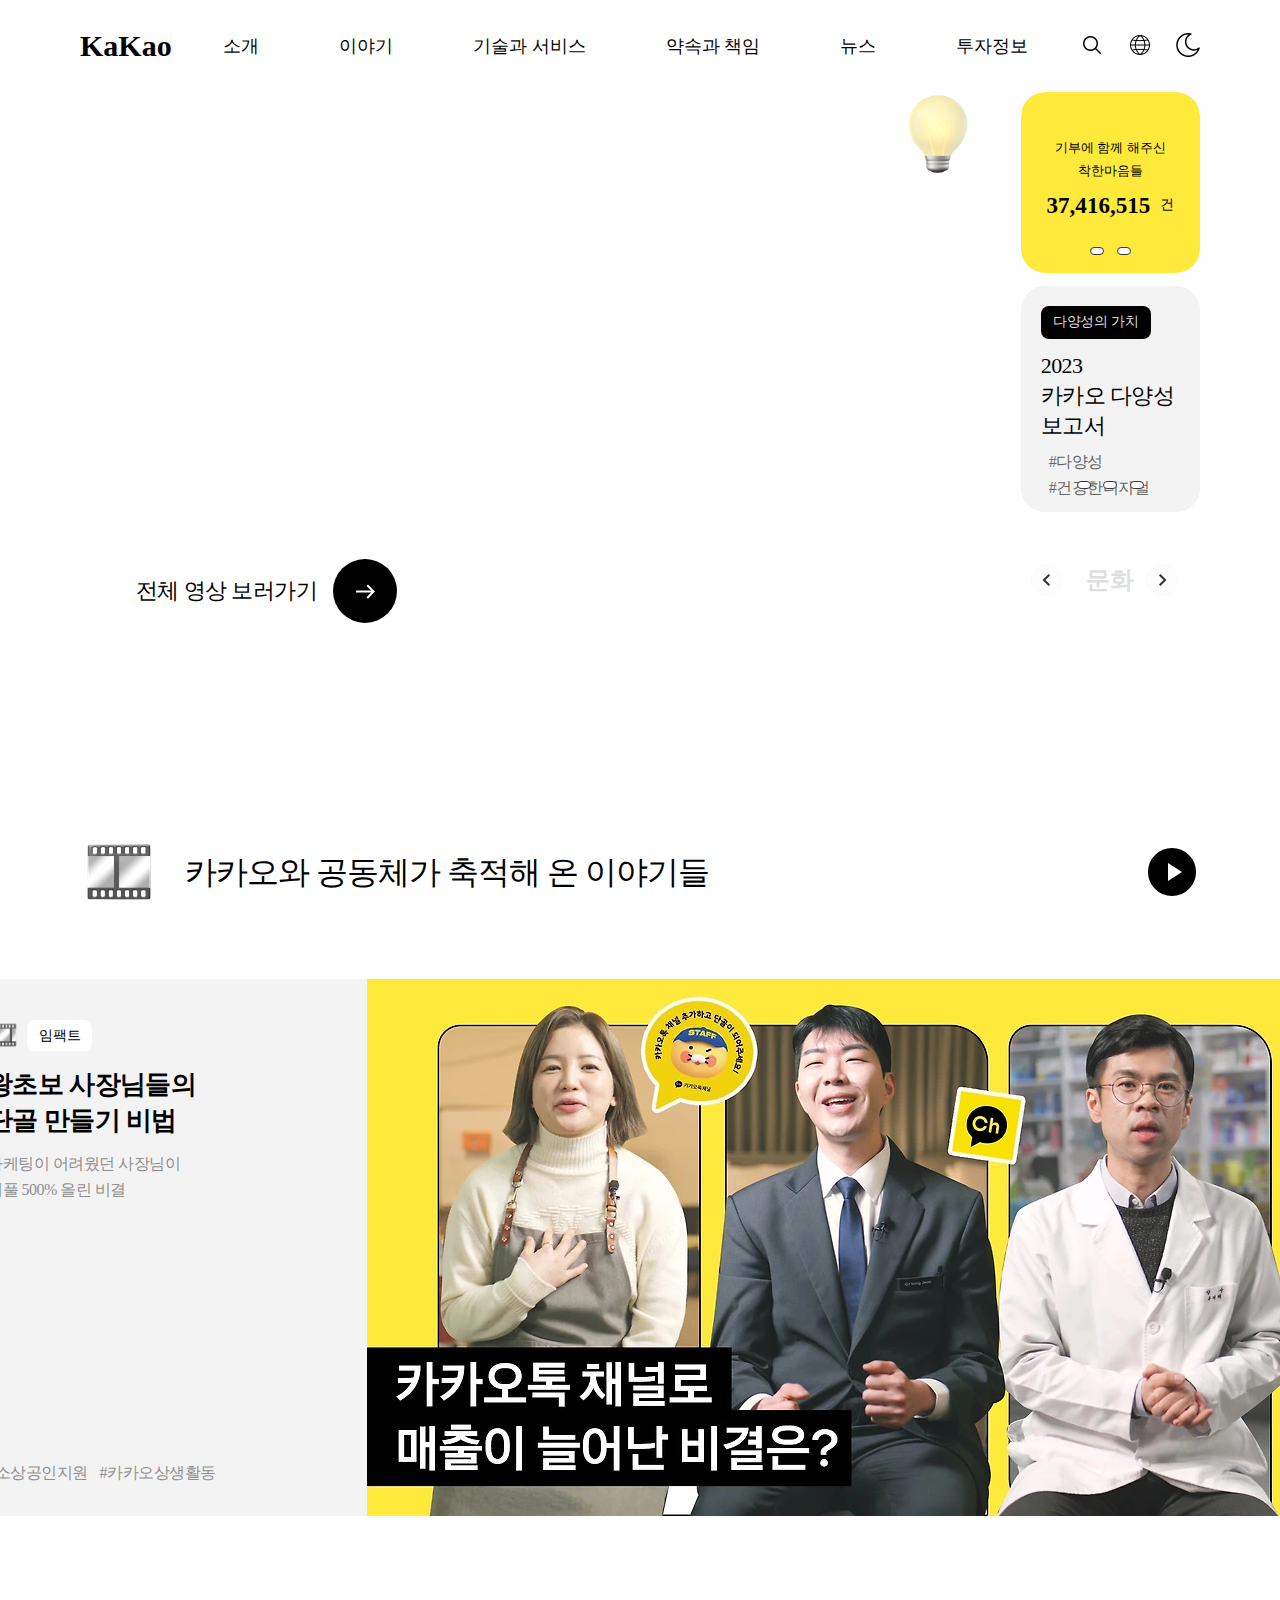
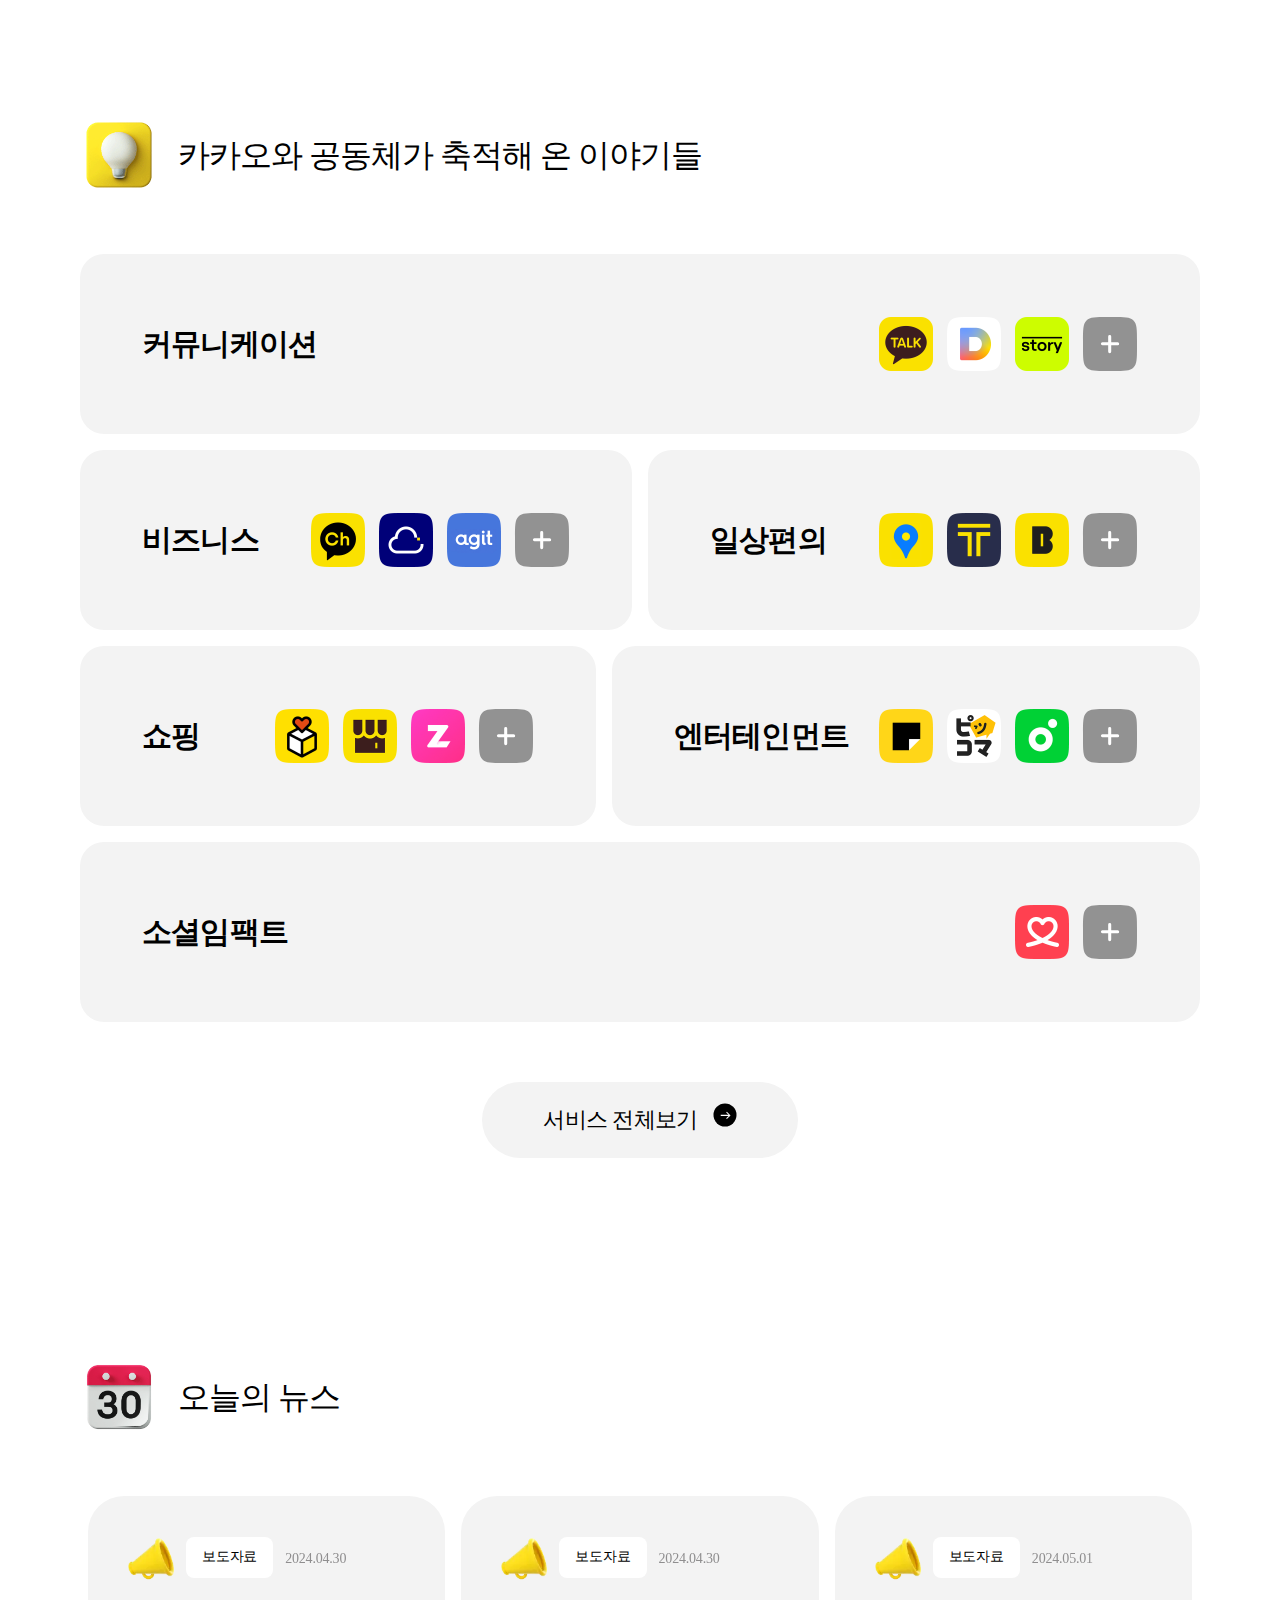
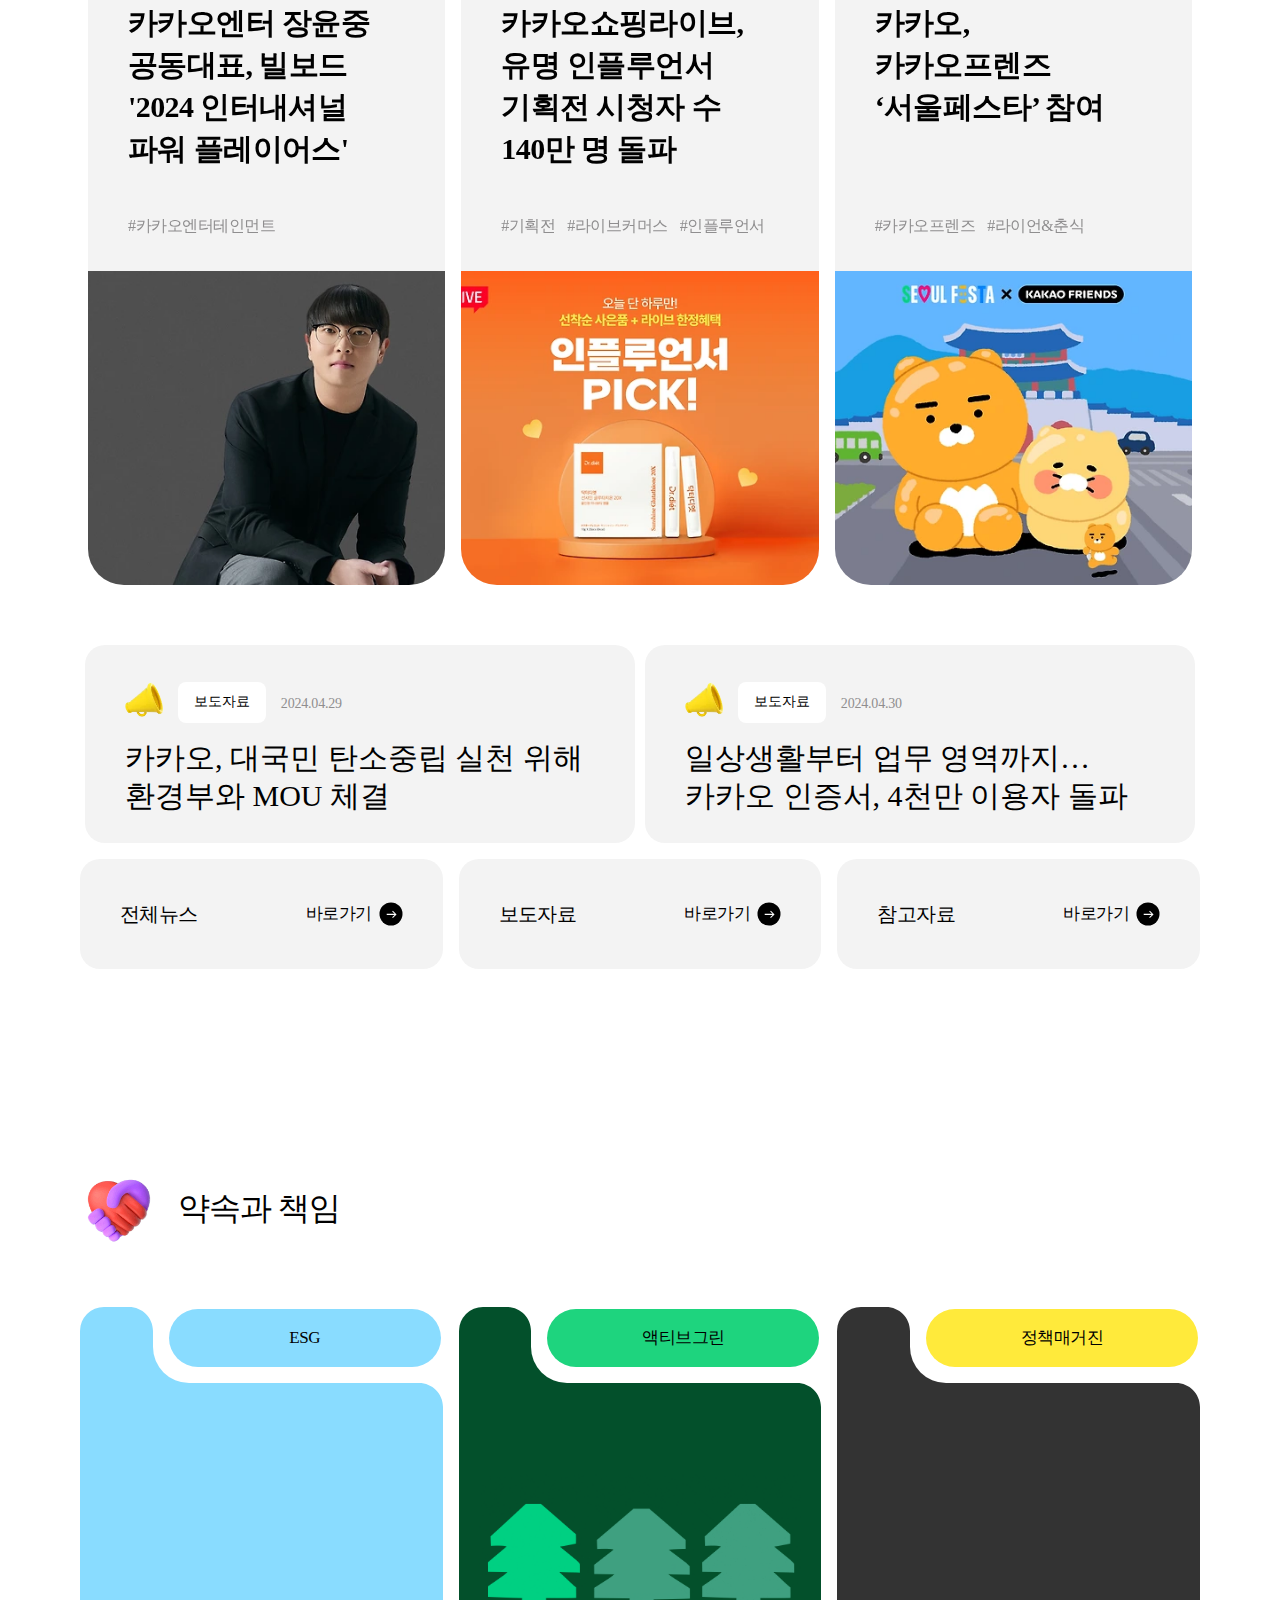
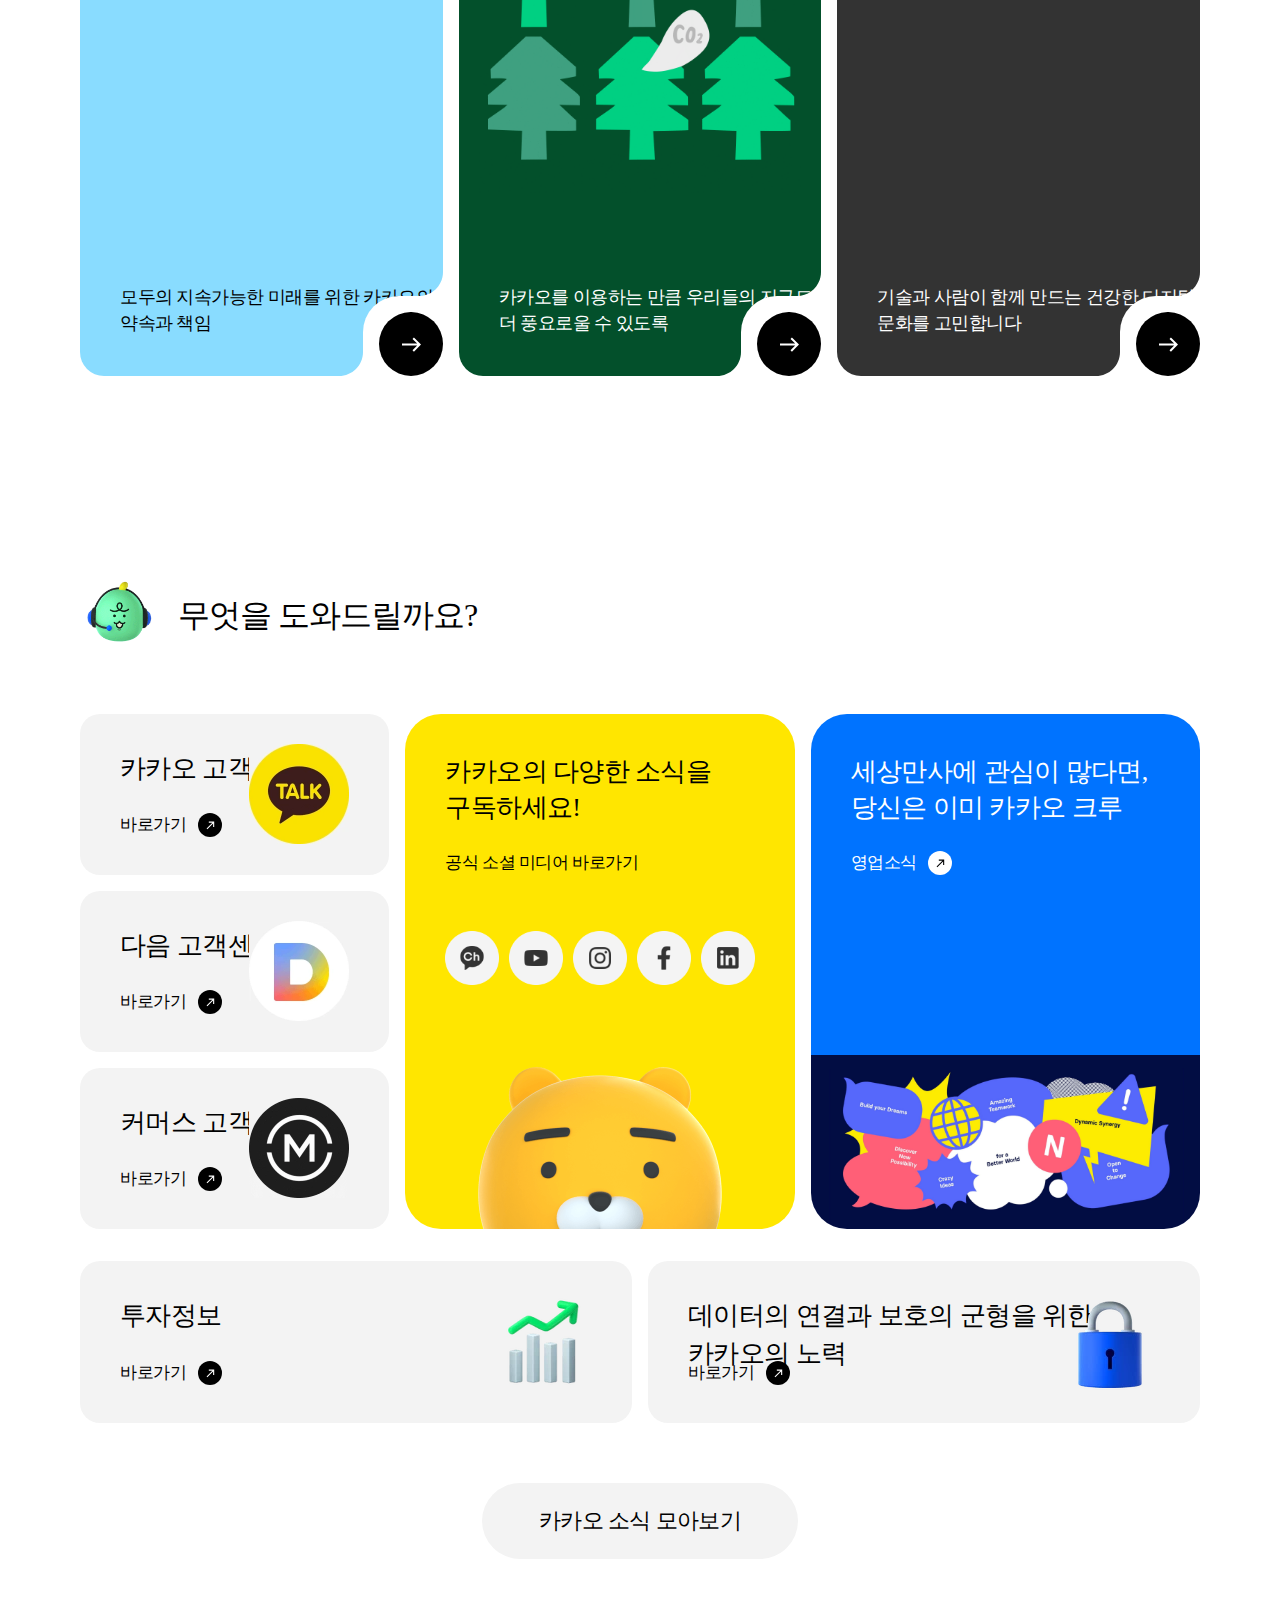
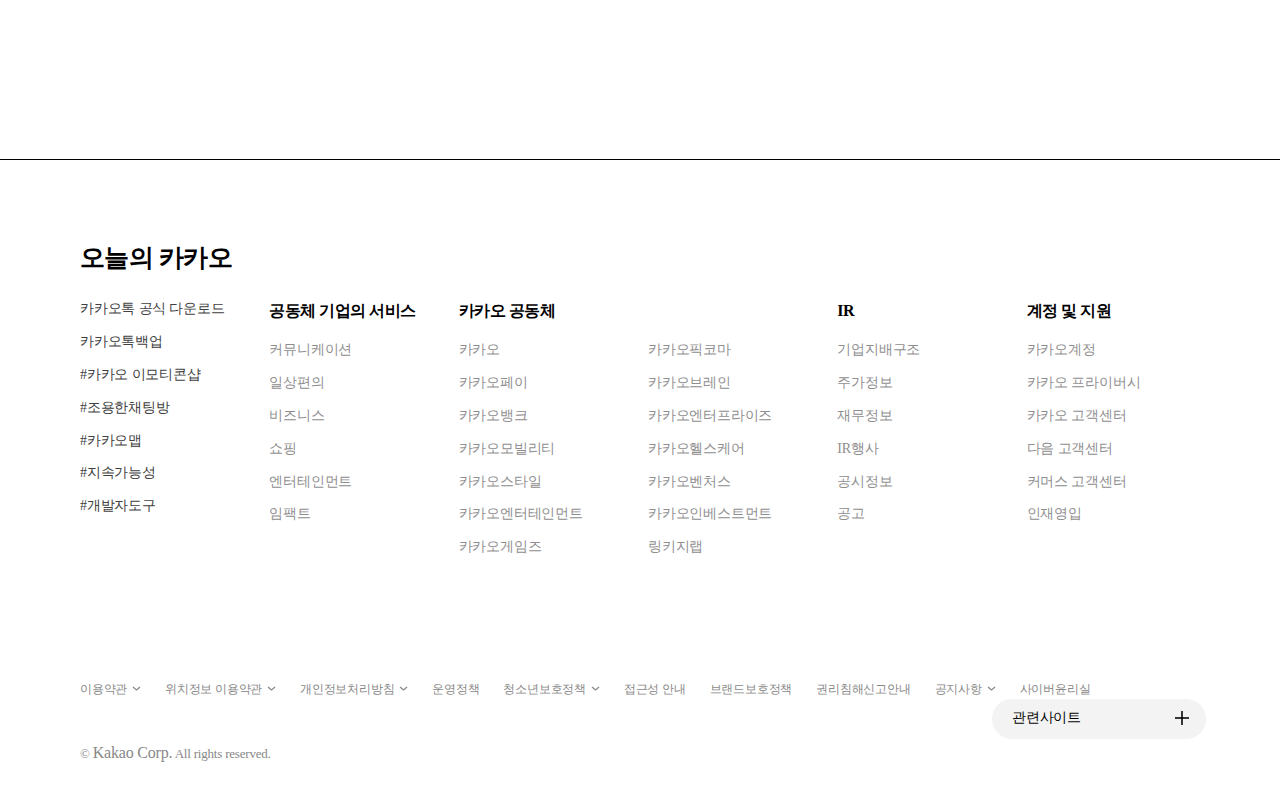
==== commit f4484ae5: "완" ====
--- a/index.html
+++ b/index.html
@@ -982,7 +982,7 @@
                   <strong class="">참고자료</strong>
                   <span data-v-4be4380f="" class="s4b-bbox-btu"
                     >바로가기
-                    <img src="./img/s4-bbox-bt.svg" alt="" />
+                    <img src="./img/s4-bbox-bt.svg" alt="#" />
                   </span>
                 </a>
               </div>
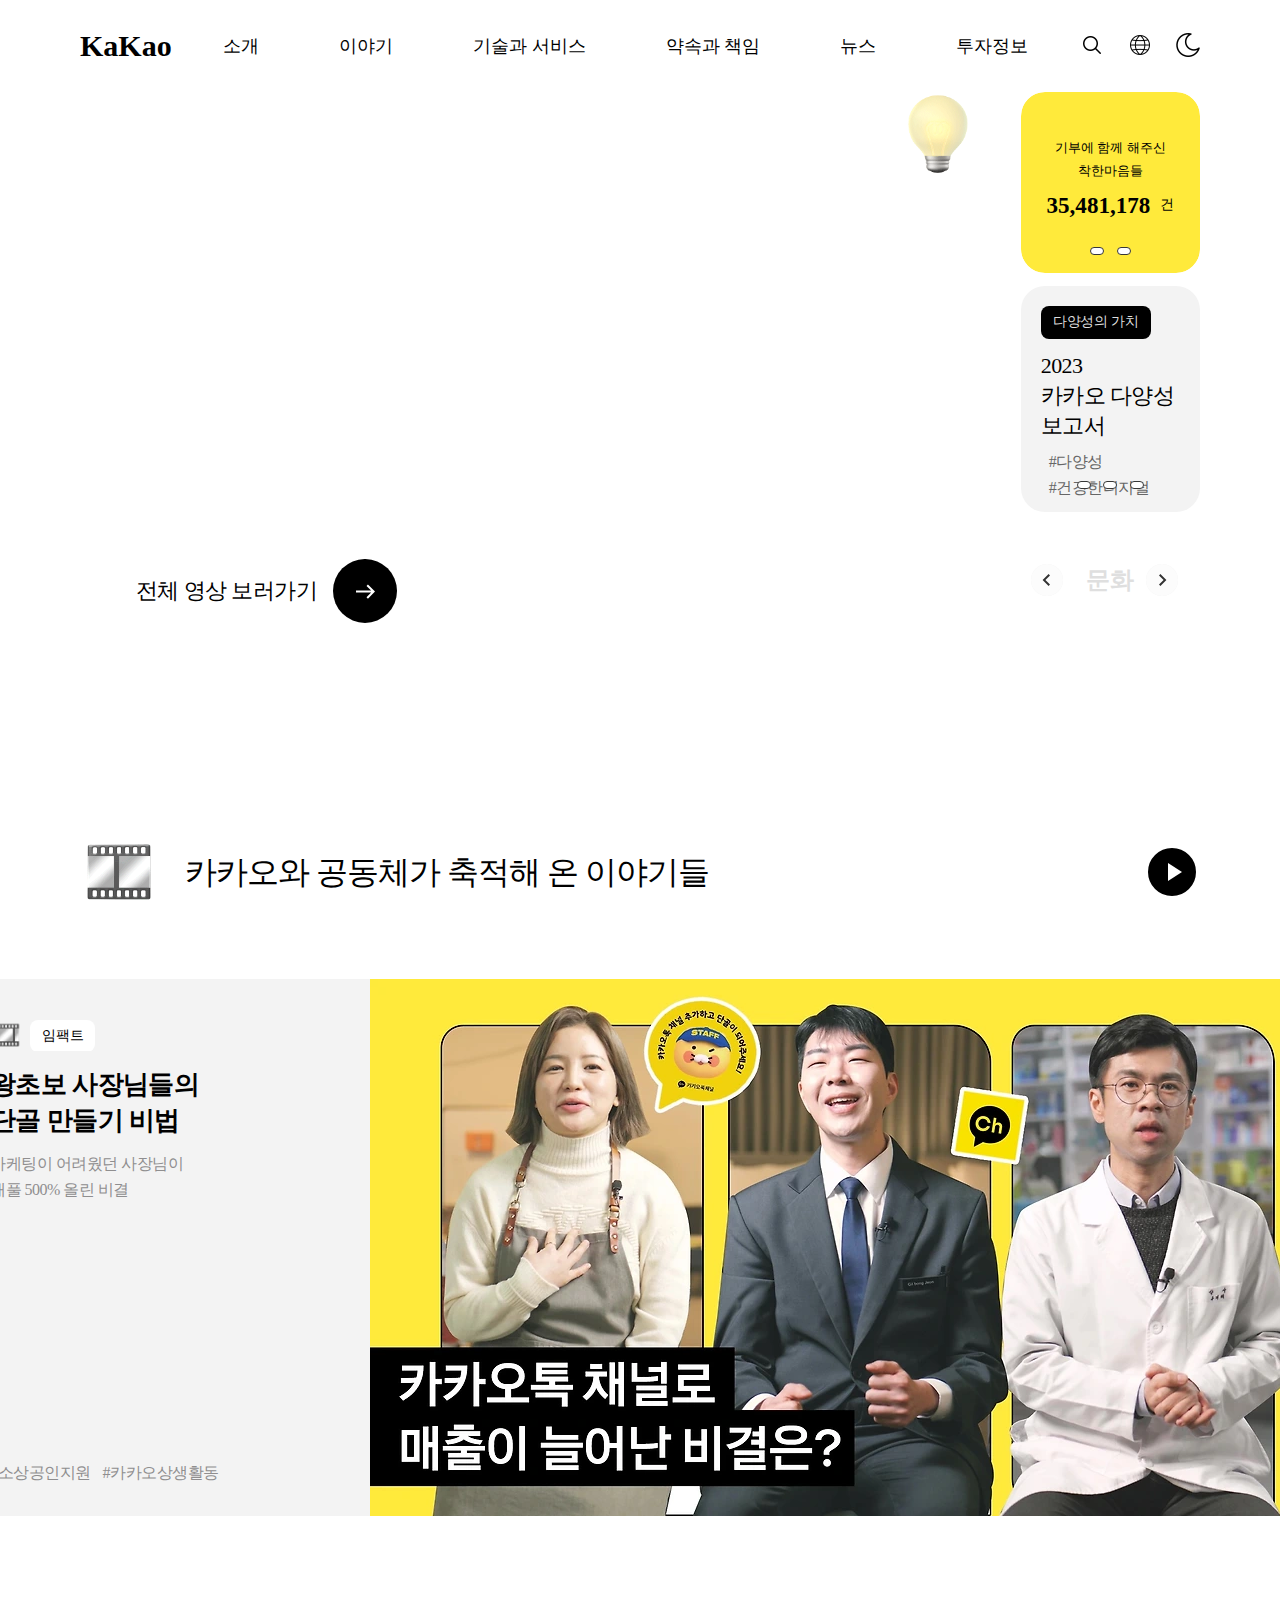
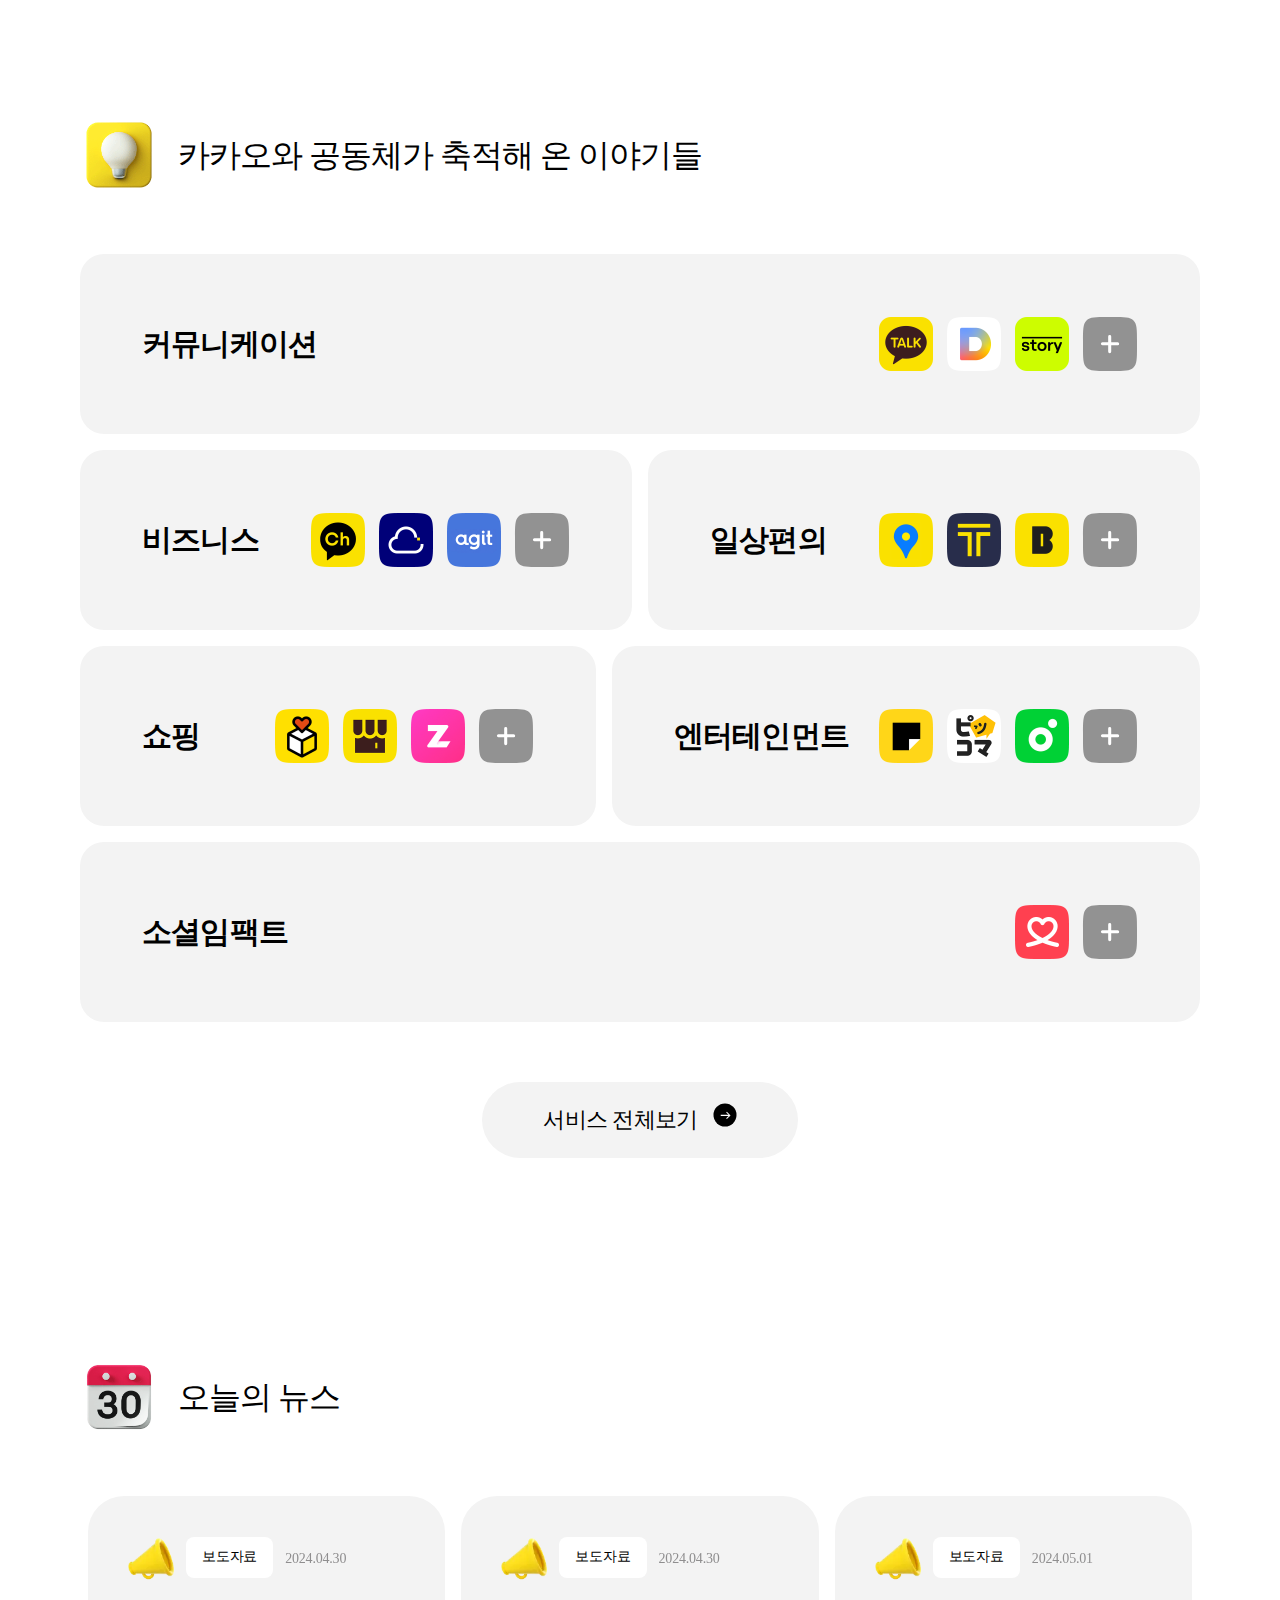
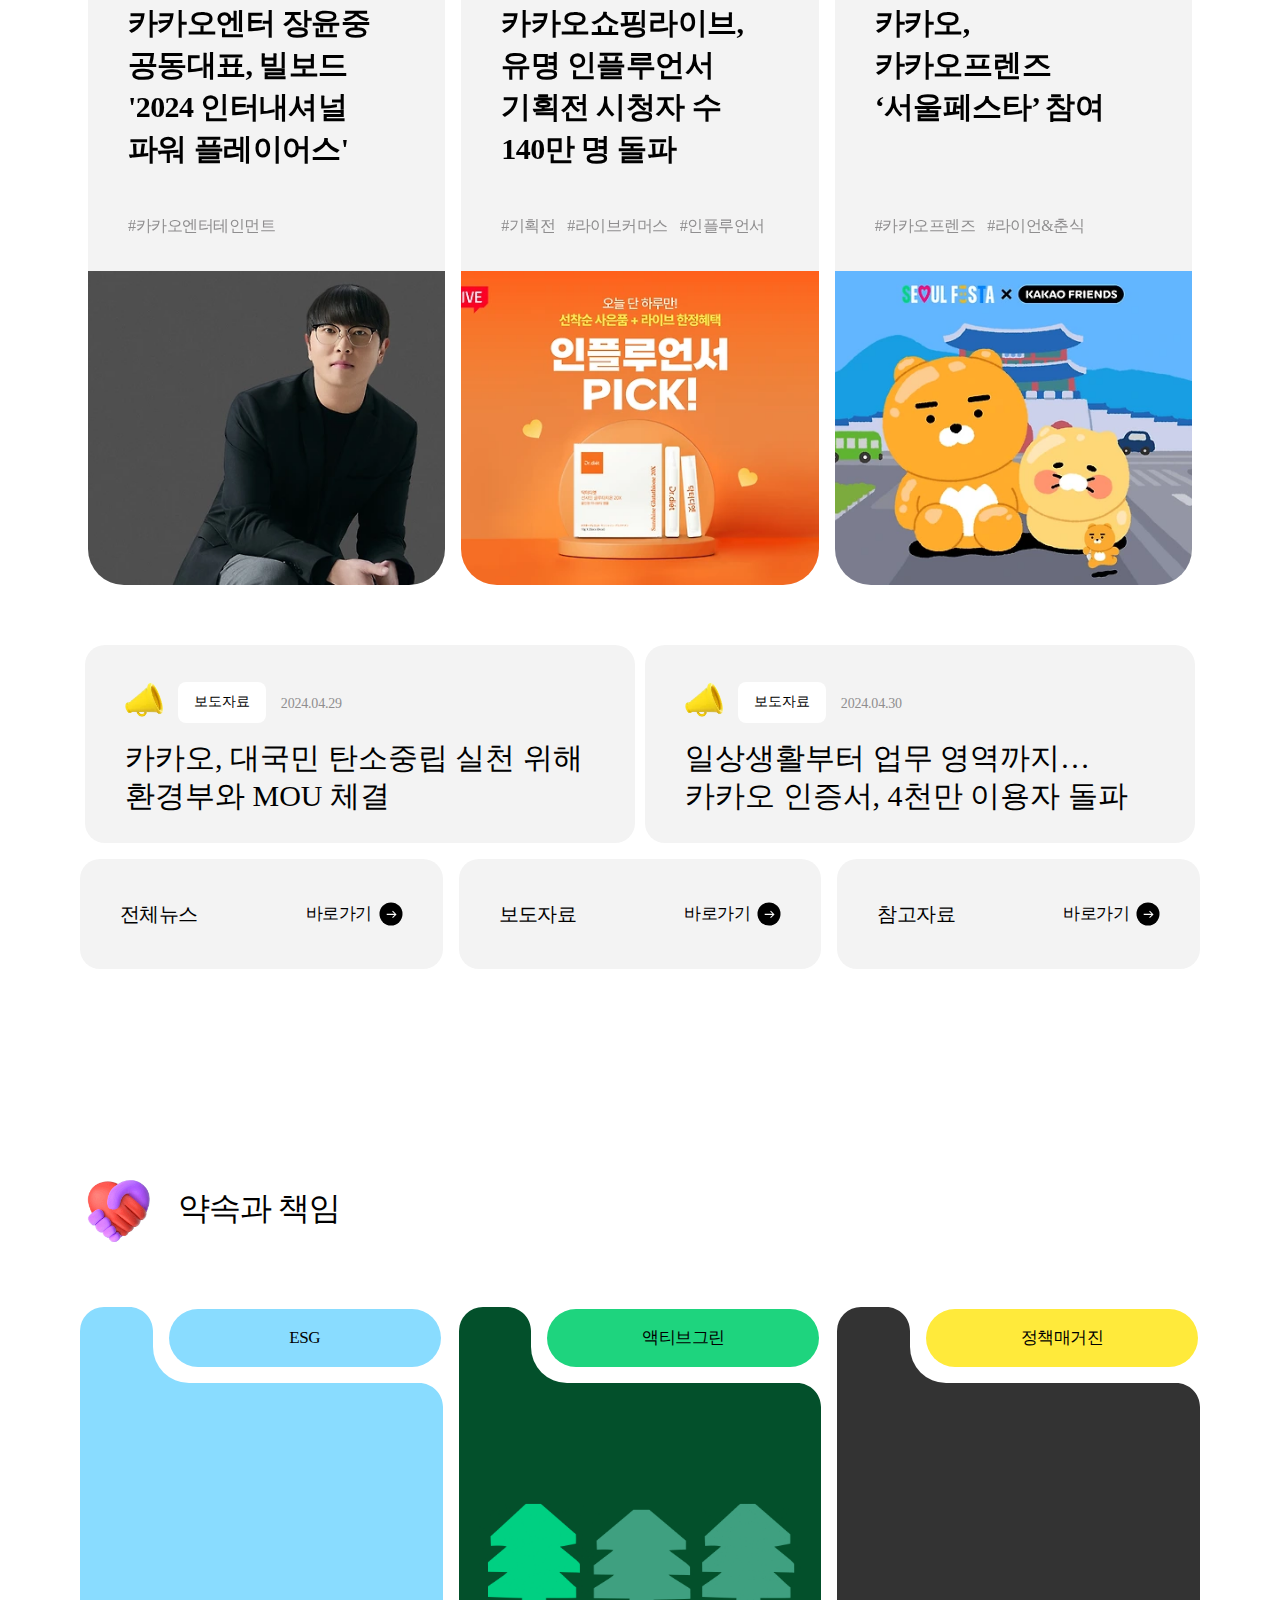
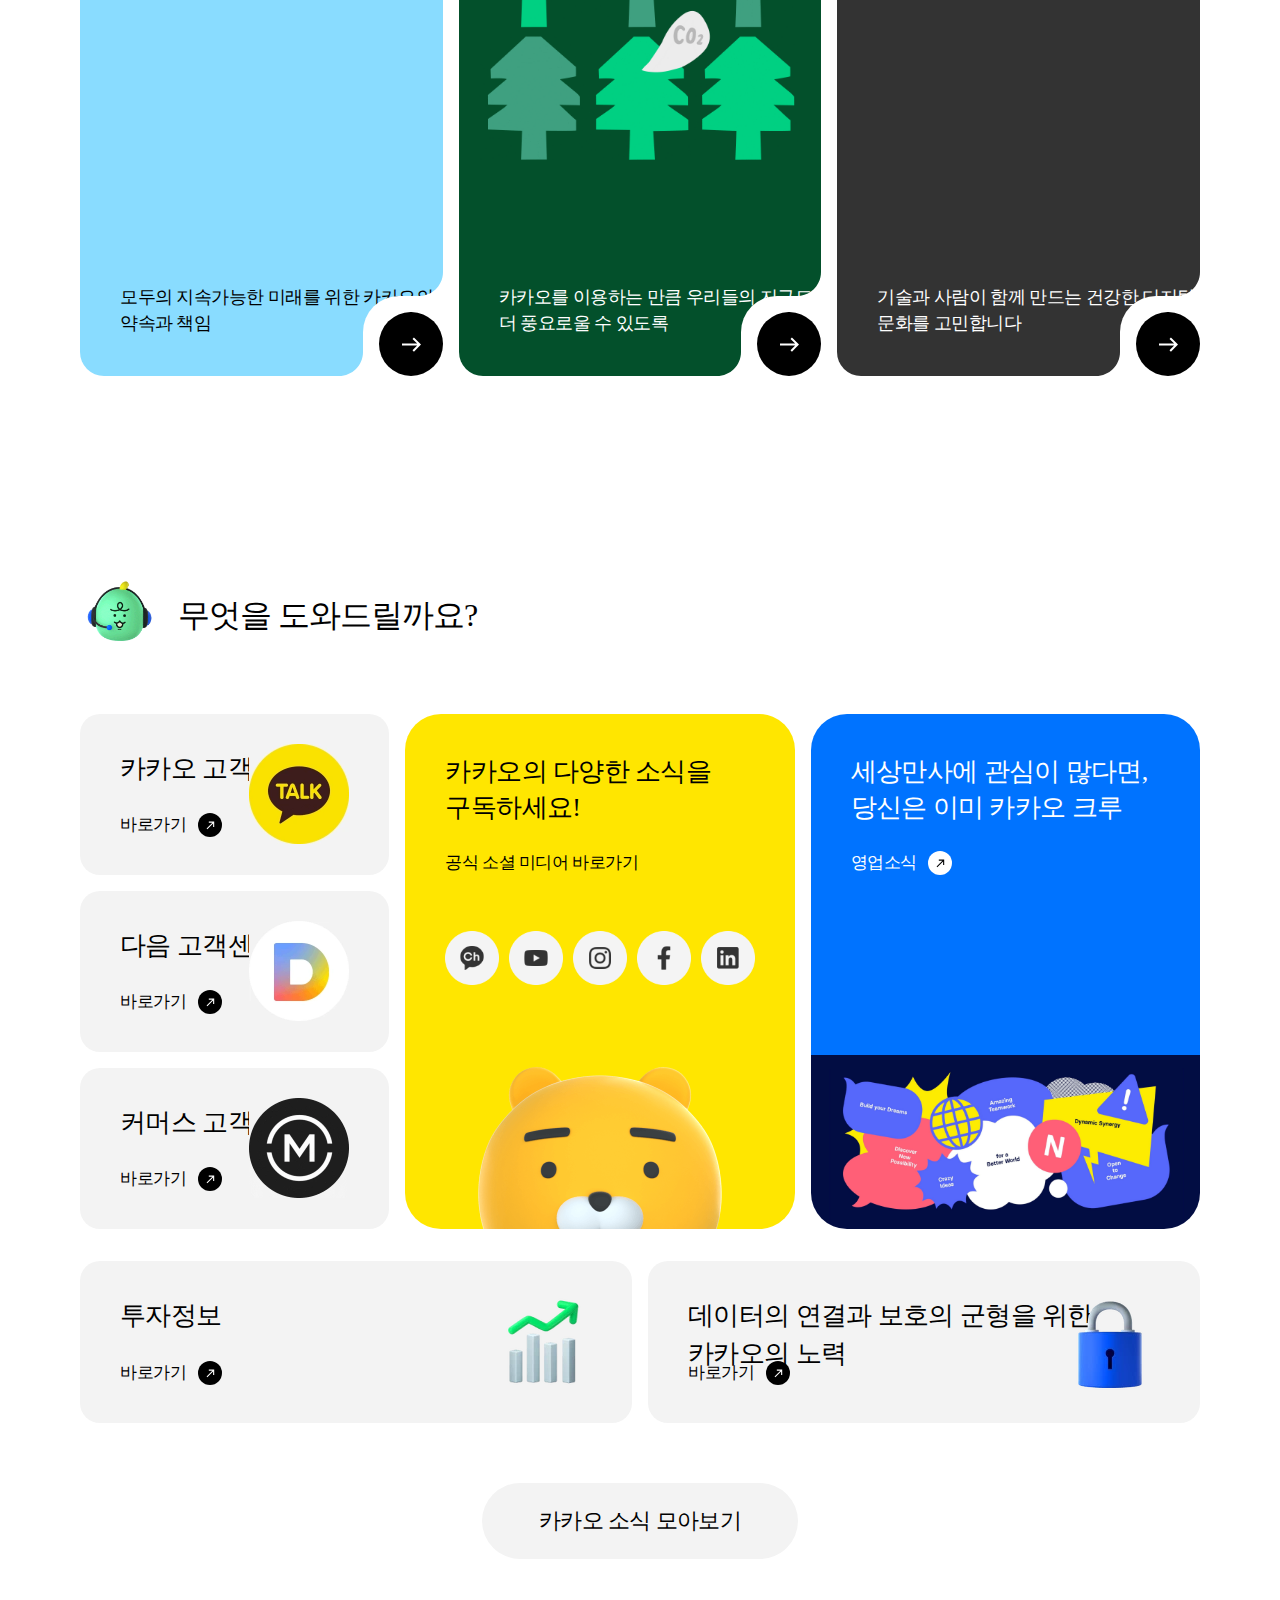
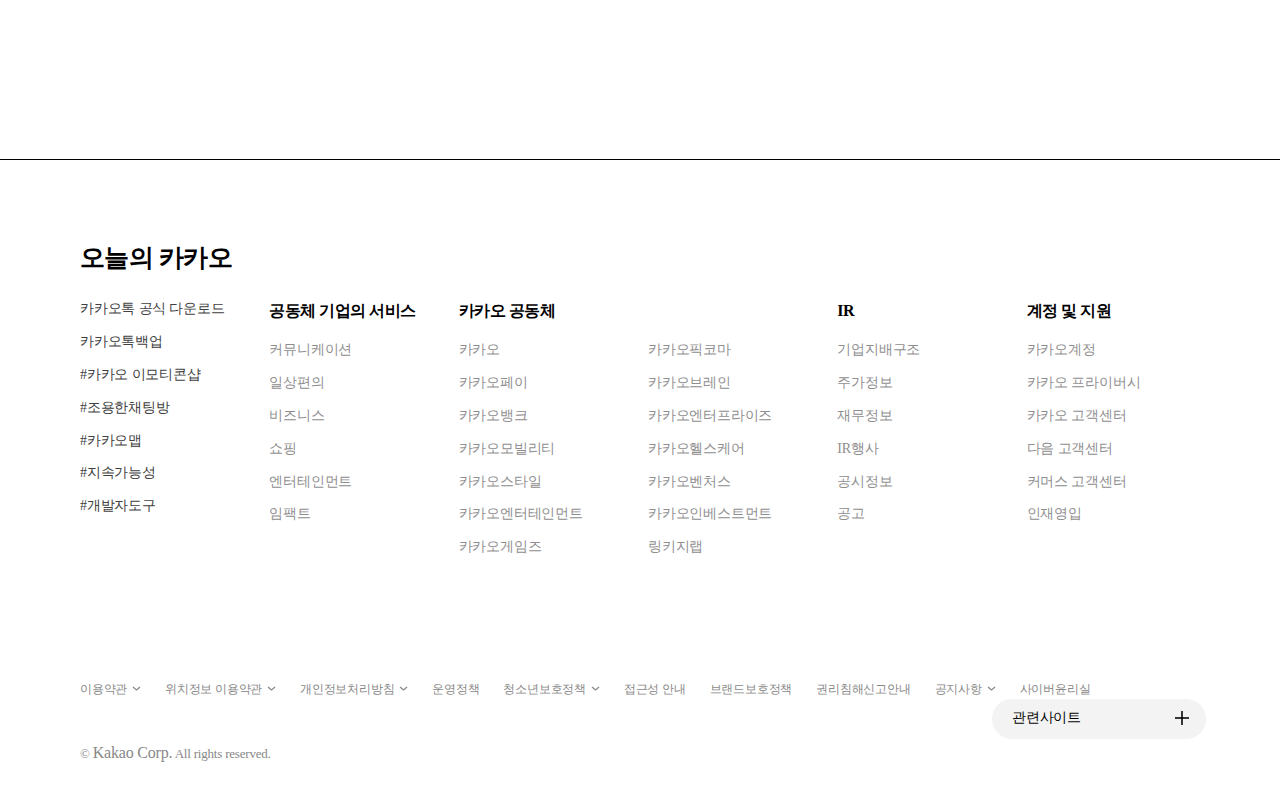
==== commit fe904532: "수정" ====
--- a/index.html
+++ b/index.html
@@ -968,7 +968,7 @@
                   <strong class="">전체뉴스</strong>
                   <span data-v-4be4380f="" class="s4b-bbox-btu"
                     >바로가기
-                    <img src="./img/s4-bbox-bt.svg" alt="" />
+                    <img src="./img/s4-bbox-bt.svg" alt="#" />
                   </span>
                 </a>
                 <a href="">
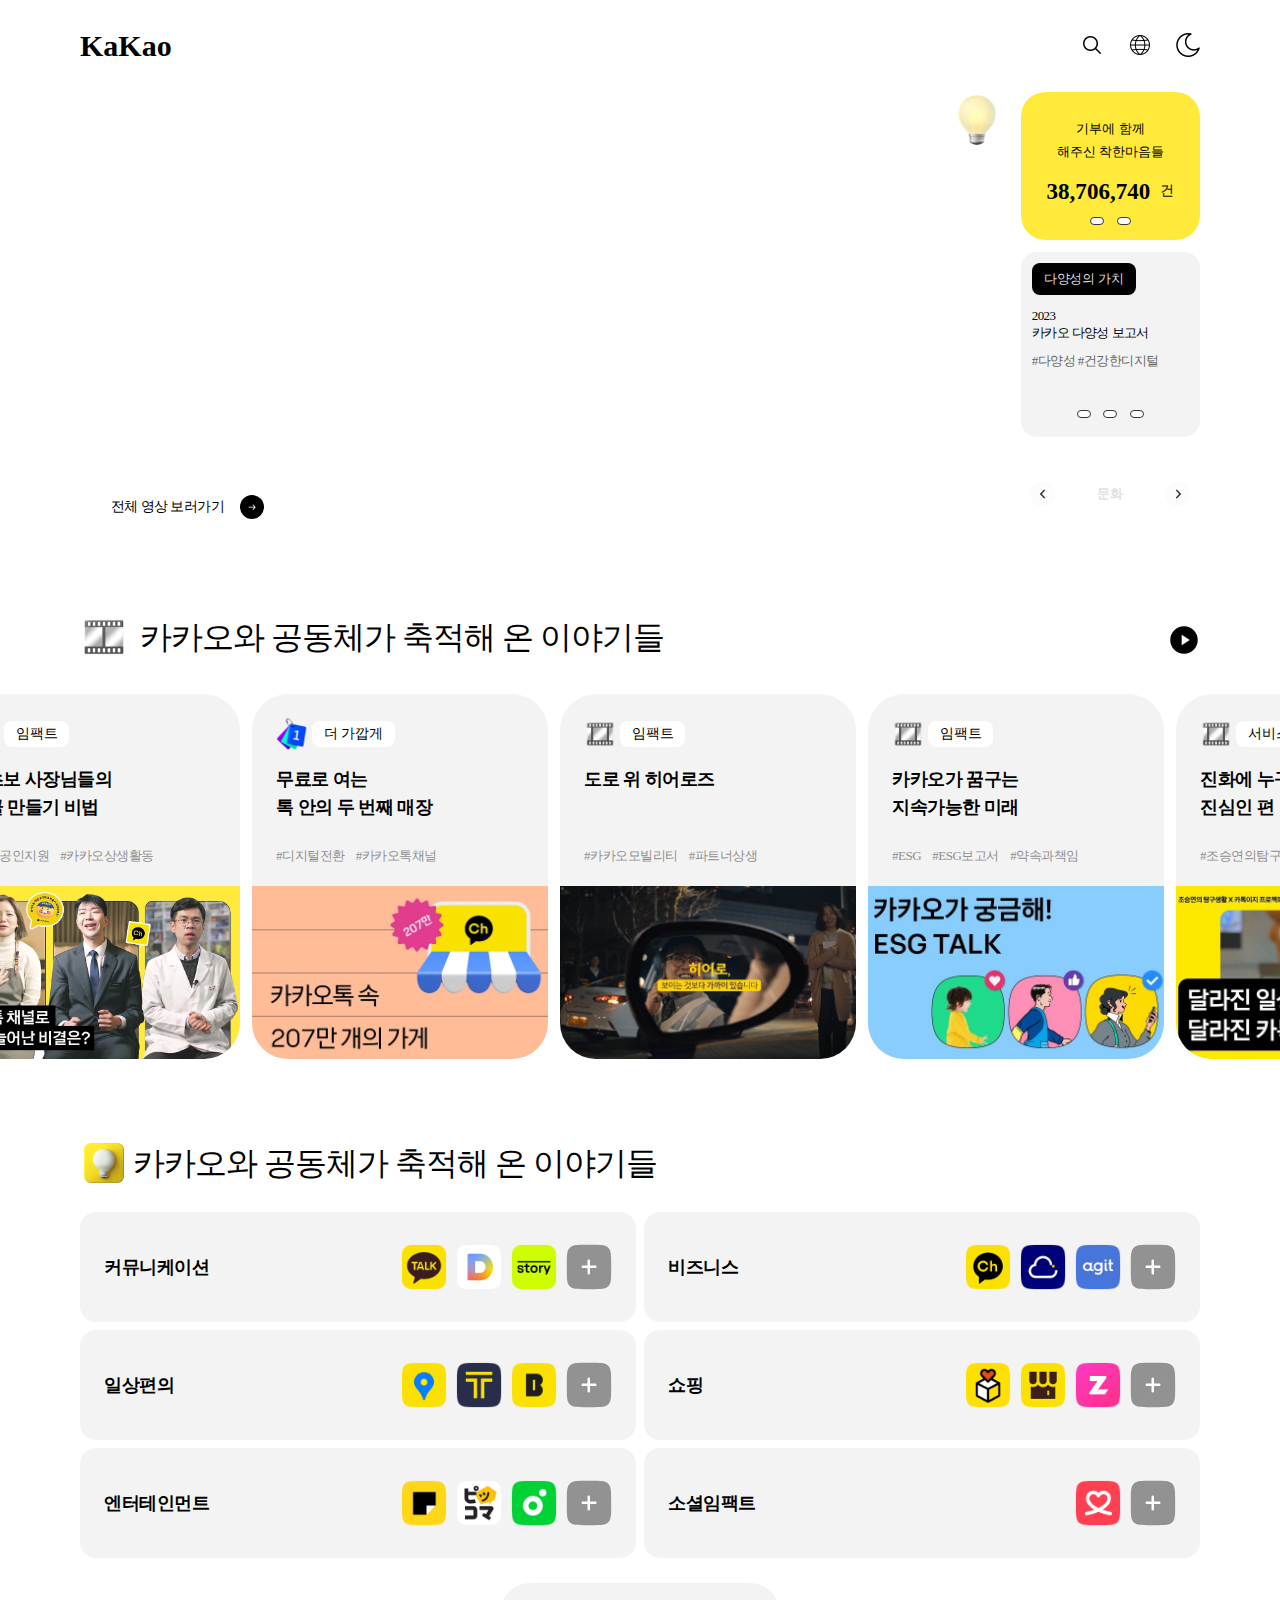
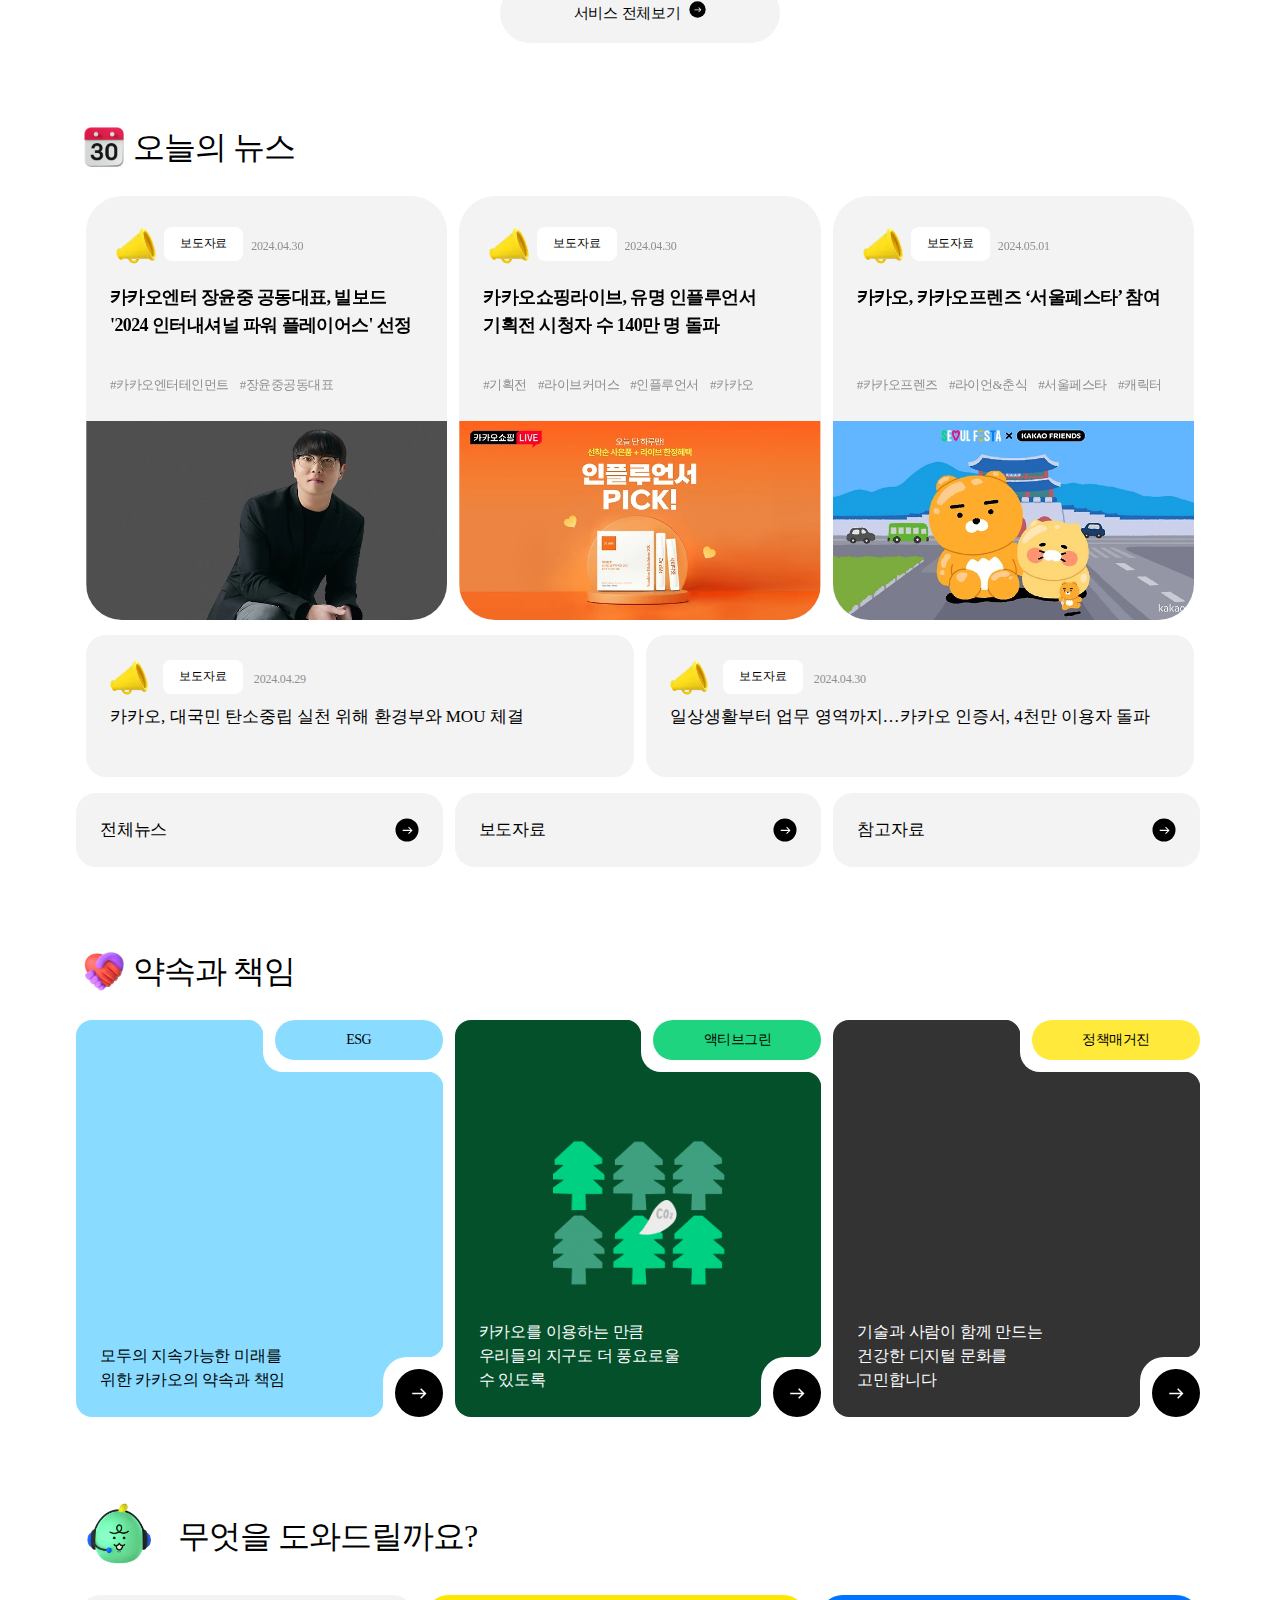
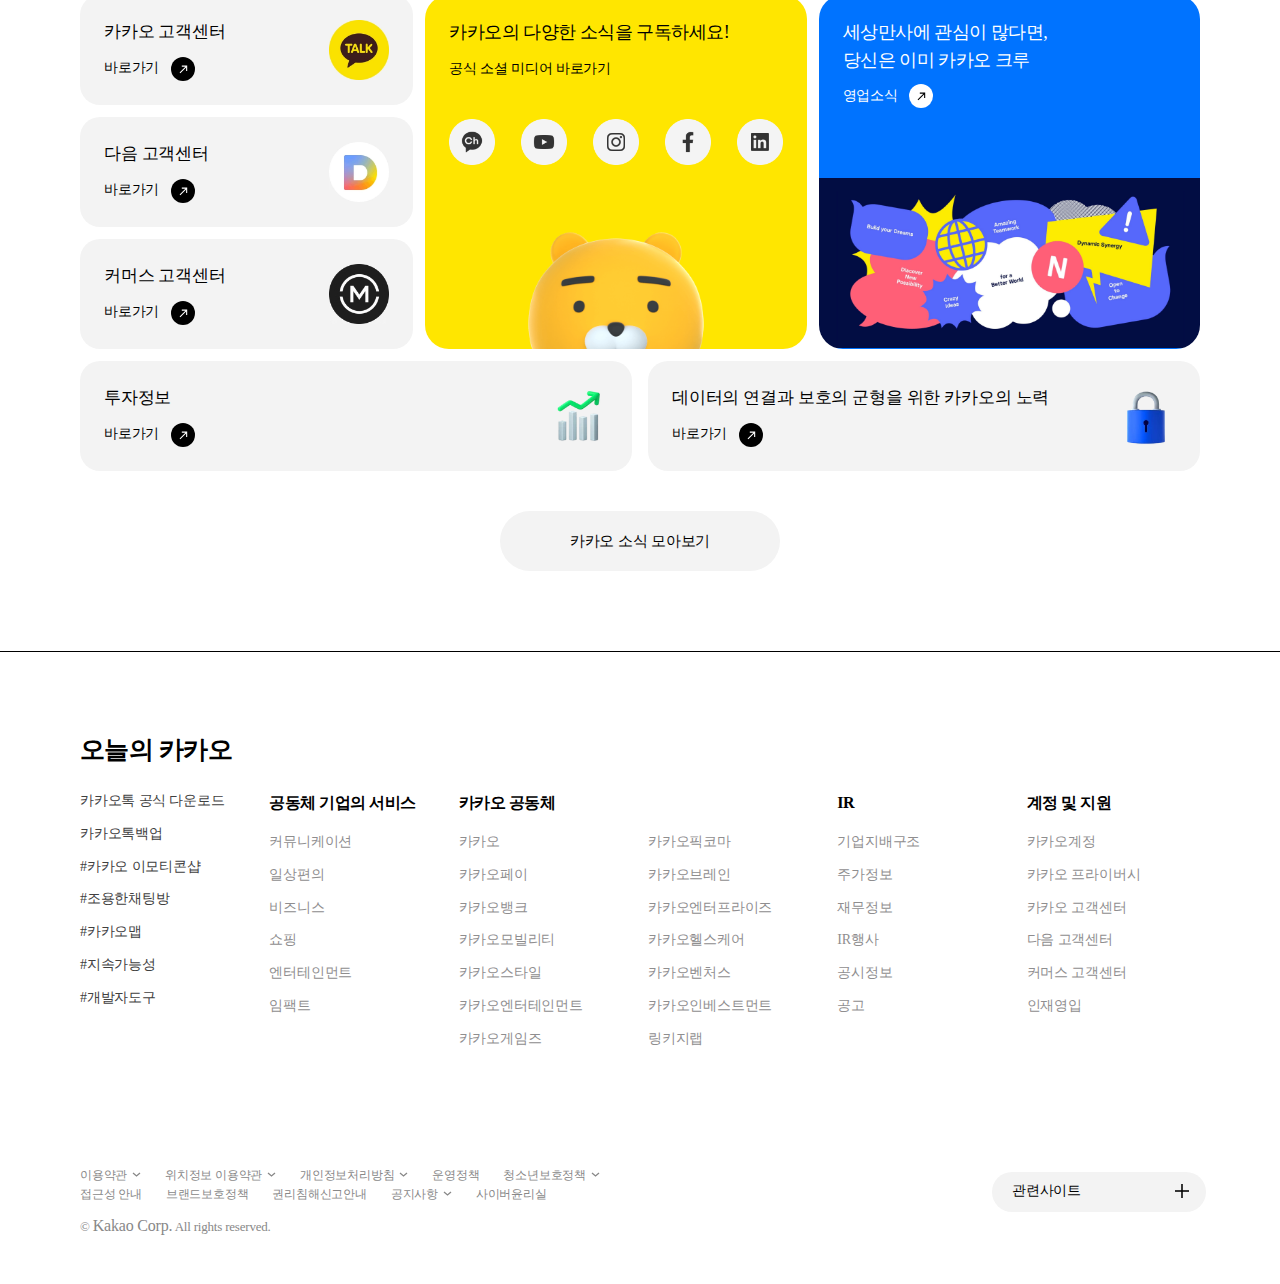
==== commit a0efadf1: "수정" ====
--- a/index.html
+++ b/index.html
@@ -6,7 +6,7 @@
     <title>카카오</title>
     <link rel="stylesheet" href="./css/reset.css" />
     <link rel="stylesheet" href="./css/style.css" />
-    <link rel="stylesheet" href="./css/mobile.css" />
+    <link rel="stylesheet" href="./css/media.css" />
     <script src="https://code.jquery.com/jquery-3.6.0.min.js"></script>
   </head>
   <body>
@@ -1085,7 +1085,7 @@
                 <strong class="s6-ct-ti">투자정보</strong>
                 <span class="s6-ct-tex"
                   >바로가기
-                  <img src="./img/s6-ct-tex.svg" alt="" />
+                  <img src="./img/s6-ct-tex.svg" alt="#" />
                 </span>
                 <img src="./img/s6-ct-4.webp" alt="" class="s6-ctik ctik2" />
               </a>
--- a/css/media.css
+++ b/css/media.css
@@ -0,0 +1,1715 @@
+@media screen and (max-width: 1400px) {
+
+  .mx{
+    display: none;
+  }
+  .mo{
+    display: inline-block;
+  }
+  .mo2{
+    display: none;
+  }
+  .gnb>ul>li {
+    padding: 0 25px;
+}
+    .src2,.src3,.src4,.src5 {
+      margin-top: 80px;
+  }
+  .src6{
+    margin-top: 80px;
+    margin-bottom: 80px;
+  }
+  .s1top1 .text {
+    max-width: 110px;
+    margin: 0 auto 4px;
+    font-size: 1.3rem;
+}
+.number {
+  font-size: 1.8rem;
+}
+.s1-topik {
+  width: 6rem;
+  height: 6rem;
+}
+.s1r-top {
+}
+.s1md-tx {
+  font-size: 1.3rem;
+}
+.s1md-tx2 span {
+  font-size: 13px;
+  margin-left: 0px;
+}
+.s1r-middle {
+  padding: 11px;
+  border-radius: 16px;
+}
+.s1md-ti {
+  font-size: 1.3rem;
+
+}
+.s1-Lbottom {
+  padding: 21px 33px 16px;
+  bottom: -2px;
+  left: -2px;
+  border-radius: 0 20px 0 0;
+  position: absolute;
+  background-color: var(--wh);
+}
+.s1-iksp2 {
+  line-height: 24px;
+  font-size: 14px;
+}
+.s1-iksp2 img {
+  width: 24px;
+}
+.s1-Lbottom::before {
+  left: 0;
+  top: -20px;
+}
+.s1-Lbottom::after {
+  right: -20px;
+  bottom: 0;
+}
+.s1-Ltop {
+  top: -0.2rem;
+  right: -0.2rem;
+  padding: 5px 5px 6px 17px;
+  border-radius: 0 0 0 20px;
+  position: absolute;
+  background-color: var(--wh);
+}
+.s1-Ltop::before {
+  left: -20px;
+  top: 0;
+}
+.s1-Ltop::after {
+  right: 0;
+  bottom: -20px;
+}
+.s1-Ltop::after, .s1-Ltop::before {
+  content: "";
+  position: absolute;
+  width: 22px;
+  height: 22px;
+  background-position: 50% center;
+  background-repeat: no-repeat;
+  background-size: 100%;
+  background-image: url(../img/다운로드.svg);
+}
+.s1-Lbottom::after, .s1-Lbottom::before {
+  content: "";
+  position: absolute;
+  width: 22px;
+  height: 22px;
+  background-position: 50%;
+  background-repeat: no-repeat;
+  background-size: 100% auto;
+  background-image: url(../img/s1_bt.svg);
+}
+.sh-menu {
+  max-width: 952px;
+}
+.group_search {
+  padding: 96px 0;
+  background-position: top 72px right 30px;
+  background-size: 132px 146px;
+}
+.group_search .wrap_search {
+  width: 600px;
+}
+.ico_search_bold {
+  top: 18px;
+  width: 24px;
+  height: 24px;
+}
+.group_search .wrap_search input {
+  padding: 18px 24px 18px 60px;
+  line-height: 24px;
+  font-size: 18px;
+  letter-spacing: -.5px;
+  background-image: url(../img/inp3.svg);
+}
+.group_search .wrap_tag {
+  max-width: 446px;
+}
+.s1r-bt1, .s1r-bt2, .s1r-bt3 {
+  width: 100%;
+  height: 100%;
+  display: flex;
+  justify-content: center;
+  align-items: center;
+  font-size: 1.3rem;
+  font-weight: bold;
+}
+.slick-arrow {
+  border: 0;
+  border-radius: 50%;
+  position: absolute;
+  bottom: 0;
+  top: 50%;
+  -webkit-transform: translateY(-50%);
+  width: 24px;
+  height: 24px;
+  font-size: 0;
+  background-size: cover;
+  background-repeat: no-repeat;
+  cursor: pointer;
+  z-index: 1;
+  opacity: 0.8;
+}
+.slick-next {
+  left: auto;
+  right: 10px;
+}
+
+.s2_bottom {
+  margin-top: 25px;
+}
+.s2-topbutton {
+
+  width: 32px;
+  height: 32px;
+
+}
+.s2_topti {
+  line-height: 48px;
+}
+.s2_topti::before {
+  margin-right: 5px;
+  width: 48px;
+  height: 48px;
+
+}
+.bt2-img img{
+  margin-top: 20px;
+width: 40px;
+height: 40px;
+}
+.cont {
+  box-sizing: border-box;
+  display: block;
+  position: relative;
+  padding: 24px 24px 0;
+}.sr2inner {
+  height: 365px;
+  padding: 0 6px;
+}
+.type_normal {
+  width: 308px;
+}
+.s2b-webp {
+  margin-top: 64px;
+  height: 174px !important;
+}
+.s2b-tx-ti img {
+  width: 32px;
+  height:32px;
+  margin-right: 4px;
+
+}
+.s2b-tx-ti > span {
+  height: 26px;
+  margin-top: 3px;
+  line-height: 25px;
+  font-size: 14px;
+}
+.cont >a {
+  display: block;
+  font-size: 1px;
+  margin: 0 -24px;
+  outline-offset: -1px;
+}
+.s2b-normal-ti2 {
+  font-size: 18px;
+  line-height: 1.55;
+  padding: 0 24px;
+  height: 56px;
+  letter-spacing: -.5px;
+  -webkit-line-clamp: 2;
+}
+.normal-p2 {
+  top: 153px;
+  left: 24px;
+  right: 24px;
+  height: 18px;
+  font-size: 13px;
+  line-height: 18px;
+}
+
+.s3-ti {
+  line-height: 48px;
+}
+.s3-ti::before {
+
+  width: 48px;
+  height: 48px;
+  margin-right: 5px;
+}
+.s3-content {
+  margin-top: 25px;
+}
+.s3-list {
+  display: flex;
+  flex-wrap: wrap;
+  font-size: 0;
+  margin: -8px 0 0 -8px;
+}
+.s3-listbox {
+  height: 110px;
+  margin: 8px 0 0 8px;
+  padding: 32px 24px;
+  border-radius: 16px;
+}
+.s3-boxti {
+  font-size: 1.8rem;
+  letter-spacing: -.5px;
+}
+.s3-boxik a {
+
+  width: 46px;
+  height: 46px;
+  margin-left: 9px;
+
+}
+.src3-bt {
+  margin-top: 25px;
+  text-align: center;
+  
+}
+.src3-bt a {
+  width: 280px;
+  height: 60px;
+  line-height: 60px;
+  border-radius: 30px;
+  font-size: 15px;
+  letter-spacing: -.2px;
+}
+.src3-bt a img {
+  width: 17px;
+  height: 17px;
+  margin-left: 5px;
+}
+.s4-ti {
+  line-height: 48px;
+}
+.s4-ti::before {
+
+  width: 48px;
+  height: 48px;
+  margin-right: 5px;
+}
+.s4-contnet {
+  margin-top: 25px;
+}
+.s4-topbox {
+  overflow: hidden;
+  width: 33%;
+  height: 424px;
+  margin: 0px 6px;
+}
+.s4-top-cont {
+  box-sizing: border-box;
+  display: block;
+  position: relative;
+  padding: 30px 30px 0;
+}
+.s4-topti-img {
+  width: 40px;
+  height: 40px;
+  margin-right: 8px;
+}
+.s4-topti-txt {
+  height: 34px;
+  font-size: 12px;
+  line-height: 33px;
+}
+.s4-topti-txt2 {
+  margin: 0 0 0 8px;
+  font-size: 12px;
+  line-height: 41px;
+}
+.s4-top-cont a {
+  margin: 0 -30px;
+}
+.s4-top-ti2 {
+  height: 112px;
+  margin-top: 12px;
+  padding: 0 24px;
+  font-size: 18px;
+  line-height: 1.55;
+  -webkit-box-orient: vertical;
+  -webkit-line-clamp: 4;
+}
+.s4-top-webp {
+  position: relative;
+  display: block;
+  height: 200px !important;
+  margin-top: 25px;
+}
+.s4-top-txt {
+  top: 180px;
+  left: 24px;
+  right: 24px;
+  height: 18px;
+  font-size: 13px;
+  line-height: 18px;
+}
+.s4-ct-bottom {
+  margin-top: 15px;
+}
+.s4-bbox {
+  width: 50%;
+  height: 142px;
+  margin: 0 6px;
+  padding: 24px;
+}
+.ti-tx {
+  height: 34px;
+  font-size: 12px;
+  line-height: 33px;
+}
+.s4-bbox-bottom {
+  margin-top: 4px;
+  font-size: 17px;
+  line-height: 26px;
+  height: 52px;
+}
+.ti-tx2 {
+  margin: 0 0 0 8px;
+  font-size: 12px;
+  line-height: 41px;
+}
+.s4-b-bbox a {
+  height: 74px;
+  margin: 0 0 0 12px;
+  padding: 24px;
+}
+.s4-b-bbox a>strong {
+  font-size: 17px;
+  line-height: 26px;
+  letter-spacing: -.2px;
+}
+.s4b-bbox-btu {
+  line-height: 26px;
+  font-size: 0px;
+}
+.s5-ti {
+  line-height: 48px;
+}
+.s5-ti::before {
+
+  width: 48px;
+  height: 48px;
+  margin-right: 5px;
+}
+.s5-contnet {
+  margin-top: 25px;
+}
+.s5-box {
+  height: 397px;
+  margin-left: 12px;
+  border-radius: 16px;
+  width: calc(33.333% - 12px);
+}
+.s5-box-tin {
+  width: 168px;
+  height: 40px;
+  line-height: 40px;
+  font-size: 14px;
+  border-radius: 20px;
+}
+.s5-box-ti {
+  padding: 0 0 12px 12px;
+  border-radius: 0 0 0 20px;
+}
+.s5-box-ti::before {
+  left: -16px;
+  width: 18px;
+  height: 18px;
+
+}
+
+.s5-box-ti::after {
+  bottom: -16px;
+  width: 18px;
+  height: 18px;
+}
+.s5-img {
+  width: 100%;
+  top: 103px;
+}
+.esg p {
+  bottom: 24px;
+  left: 24px;
+  font-size: 16px;
+  line-height: 1.52;
+  letter-spacing: -.2px;
+  max-width: 209px;
+}
+.s5-btn {
+  padding: 12px 0 0 12px;
+  border-radius: 24px 0 0 0;
+}
+.s5-btn img {
+  width: 48px;
+  height: 48px;
+  }
+  .s5-btn::before {
+    left: -16px;
+    width: 18px;
+    height: 18px;
+}
+
+.s5-btn::after {
+  top: -16px;
+  width: 18px;
+  height: 18px;
+}
+.green .s5-img, .policy .s5-img {
+  width: 180px;
+}
+.green p, .policy p {
+  bottom: 24px;
+  left: 24px;
+  font-size: 16px;
+  line-height: 1.52;
+  letter-spacing: -.2px;
+  max-width: 209px
+}
+.s6-contnet {
+  margin-top: 20px;
+}
+.s6-center {
+/*   min-width: 308px; */
+  margin-top: -12px;
+}
+.s6-inner_top {
+
+  height: 354px;
+}
+.s6-ct-box {
+  height: 110px;
+  margin-top: 12px;
+  padding: 24px;
+}
+.s6-ctik {
+  right: 24px;
+  width: 60px;
+  height: 60px;
+}
+.s6-ct-ti {
+  font-size: 17px;
+  line-height: 1.52;
+  letter-spacing: -.2px;
+}
+.s6-ct-tex {
+  position: absolute;
+  bottom: 24px;
+  left: 24px;
+  font-size: 14px;
+  line-height: 24px;
+  letter-spacing: -.2px;
+}
+.s6-social > strong {
+  font-size: 18px;
+  line-height: 1.55;
+  letter-spacing: -.5px;
+  margin-bottom: 12px;
+}
+.s6-social {
+  margin-left: 12px;
+  padding: 24px;
+  border-radius: 24px;
+  color: #000;
+  background-size: 190px auto;
+}
+.s6-sub_tex {
+  font-size: 14px;
+  line-height: 1.42;
+  letter-spacing: -.2px;
+}
+.s6-si-ik {
+  width: 46px;
+  height: 46px;
+}
+.s6-social2 {
+  margin-left: 12px;
+  padding: 24px;
+  border-radius: 24px;
+}
+.s6-social2 > strong {
+  font-size: 18px;
+  line-height: 1.55;
+  letter-spacing: -.5px;
+  margin-bottom: 12px;
+}
+.s6-sub_tex img {
+  margin: -2px 0 0 8px;
+}
+.s6-bottom {
+  margin-top: 0px;
+}
+.s6-bt a {
+  width: 280px;
+  height: 60px;
+  line-height: 60px;
+  border-radius: 30px;
+  font-size: 15px;
+  letter-spacing: -.2px;
+}
+.s6-bt {
+  margin-top: 40px;
+  text-align: center;
+}
+.group_info {
+  width: 594px;
+  margin-top: -6px;
+}
+}
+
+/* ///////////////////////////////////////////////////////////////////////////////// */
+@media screen and (max-width: 1050px) {
+  .gnbframe {
+    max-width: 712px;
+    padding: 0px;
+    z-index: 2000;
+    left: 0;
+    right: 0;
+    border: 0;
+    width: 100%;
+    display: flex;
+    justify-content: space-between;
+    align-items: center;
+    height: 92px;
+    position: fixed;
+    background: var(--wh);
+    margin: 0 auto;
+}
+.gnb_iks {
+  width: 8rem;
+  display: flex;
+  justify-content: space-between;
+}
+  .w1700{
+    padding: 0;
+  }
+  .mx{
+    display: none;
+  }
+  .mo2{
+    display: inline-block;
+  }
+
+  .sh-menu {
+    max-width: 666px;
+  }
+  .group_search {
+    padding: 84px 0;
+    background-position: top 78px right;
+    background-size: 96px 106px;
+  }
+  .group_search .wrap_search {
+    width: 450px;
+  }
+  .group_search .wrap_search input {
+    background-image: url(../img/inp4.svg);
+  }
+  .group_search .wrap_tag {
+    max-width: 352px;
+  }
+
+
+  .src1 {
+    display: flex;
+    flex-direction: column;
+}
+  .main-content {
+    max-width: 712px;
+    margin: 0 auto;
+  }
+  .src1_L {
+    width: 100%;
+    height: 405px;
+}
+.src1_R {
+  width: 100%;
+  height: 232px;
+  margin-top: 20px;
+  font-size: 0;
+/*   display: flex; */
+}
+.s1r-top {
+  height: 232px;
+        width: 232px;
+        display: inline-block;
+        vertical-align: top;
+        border-radius: 16px;
+}
+.s1r-middle {
+  margin-top: 0;
+  margin-left: 8px;
+  height: 232px;
+        width: 232px;
+        display: inline-block;
+        vertical-align: top;
+        border-radius: 16px;
+        padding: 20px;
+}
+.s1r-bottom {
+  margin-top: 0;
+  margin-left: 8px;
+  height: 232px;
+        width: 232px;
+        display: inline-block;
+        vertical-align: top;
+        border-radius: 16px;
+}
+.s1r-slick-slider {
+  display: block;
+  overflow: hidden;
+        width: 232px;
+        height: 232px;
+}
+.video_third {
+  width: 180%;
+  height: 100%;
+}
+.bt2-img img {
+  margin-top: 60px;
+  width: 80px;
+  height: 80px;
+}
+.s1r-bt2 >span {
+  bottom: 25%;
+  font-weight: 400;
+  font-size: 16px;
+}
+.s1r-bt1, .s1r-bt2, .s1r-bt3 {
+  width: 100%;
+  height: 100%;
+  display: flex;
+  justify-content: center;
+  align-items: center;
+  font-size: 20px;
+  font-weight: bold;
+}
+.s1t-bts {
+  bottom: 10%;
+  left: 50%;
+  transform: translateX(-50%);
+}
+.s1m-bts {
+  bottom: 10%;
+  left: 50%;
+  transform: translateX(-50%);
+}
+#counter {
+  font-size: 3vw;
+  margin-right: 5px;
+  font-weight: bold;
+}
+.s1md-tx {
+  font-size: 15px;
+}
+
+
+.s2_top{
+  max-width: 712px;
+  margin: 0 auto;
+}
+.type_normal {
+  width: 232px;
+  height: 328px;
+  padding: 0 4px;
+}
+.cont {
+  box-sizing: border-box;
+  display: block;
+  position: relative;
+  padding: 21px 20px 0;
+}
+
+.normal {
+  border-radius: 24px;
+
+}
+.s2b-webp {
+  margin-top: 53px;
+  height: 130px !important;
+}
+.s2b-normal-ti2 {
+  margin-top: 8px;
+  height: 84px;
+  -webkit-line-clamp: 3;
+}
+.cont >a {
+  display: block;
+  font-size: 1px;
+  margin: 0 -20px;
+  outline-offset: -1px;
+}
+.normal-p2 {
+  top: 164px;
+  left: 24px;
+  right: 24px;
+  height: 18px;
+  font-size: 13px;
+  line-height: 18px;
+}
+.src3, .src4, .src5, .src6 {
+  max-width: 712px;
+}
+
+
+
+
+
+
+
+
+
+
+
+
+
+
+
+
+  .s4-contnet {
+    margin-top: 25px;
+    display: flex;
+    flex-direction: row;
+    justify-content: space-between;
+  }
+  .s4-ct-top {
+    float: left;
+    width: 352px;
+    margin: 0;
+  }
+  .s4-ct-bottom {
+    float: right;
+    width: 352px;
+    margin-top: 0;
+  }
+  .s4-si {
+    display: flex;
+    width: 100%;
+    overflow: hidden;
+    margin: 0;
+    padding: 0;
+    -webkit-transform: translateZ(0);
+    transform: translateZ(0);
+  }
+  .s4-slider {
+    width: 352px;
+    height: 399px;
+    margin: 0;
+  }
+  .s4-top-cont {
+    box-sizing: border-box;
+    display: block;
+    position: relative;
+    padding: 21px 20px 0;
+}
+  .s4-topbox {
+    margin: 0 0px;
+    position: absolute;
+    left: 0;
+    top: 0;
+    width: 100%;
+    transition: opacity 0.5s ease; /* 슬라이드 전환 효과 */
+    opacity: 0; /* 초기에 모든 슬라이드를 숨김 */
+    height: 399px;
+  }
+  
+  .s4-topbox.active {
+    opacity: 1; /* 활성화된 슬라이드만 표시 */
+  }
+  .s4-top-cont a {
+    margin: 0 -20px;
+}
+  /* 이전/다음 버튼 스타일 */
+  .prev-button,
+  .next-button {
+    position: absolute;
+    top: 50%;
+    transform: translateY(-50%);
+    width: 50px;
+    height: 50px;
+    background-color: rgba(0, 0, 0, 0.5);
+    color: #fff;
+    border: none;
+    cursor: pointer;
+    z-index: 2; /* 슬라이드 위에 표시되도록 함 */
+  }
+  
+  .prev-button {
+    left: 0;
+  }
+  
+  .next-button {
+    right: 0;
+  }
+  .s4-topti-img {
+  
+    width: 24px;
+    height: 24px;
+  
+  }
+  .s4-topti-txt {
+    height: 26px;
+    padding: 0 12px;
+    line-height: 25px;
+  }
+  .s4-topti-txt2 {
+    line-height: 26px;
+  }
+  .s4-top-ti2 {
+    height: 84px;
+    margin-top: 12px;
+    padding: 0 20px;
+    -webkit-box-orient: vertical;
+    -webkit-line-clamp: 3;
+    font-size: 2vw;
+    line-height: 1.55;
+  }
+  .s4-top-txt {
+    top: 162px;
+    right: 20px;
+    left: 20px;
+    height: 18px;
+    line-height: 18px;
+  }
+  
+  .s4-top-webp {
+    height: 199px !important;
+    margin-top: 37px;
+  }
+  .s4-bbox {
+    width: 352px;
+    height: 186px;
+    border-radius: 16px;
+    margin: 0;
+}
+.s4-b-bbox {
+  flex-wrap: wrap;
+  margin: 57px 0 0 -12px;
+}
+.s4-b-bbox a {
+  flex-basis: calc(50% - 12px);
+  box-sizing: border-box;
+  margin: 12px 0 0 12px;
+  padding: 20px;
+  border-radius: 16px;
+  float: left;
+  display: flex;
+  -webkit-box-align: center;
+  align-items: center;
+  -webkit-box-pack: justify;
+  justify-content: space-between;
+  height: auto;
+}
+.s5-box-tin {
+  width: 125px;
+  height: 32px;
+  line-height: 32px;
+  border-radius: 16px;
+}
+.green .s5-img, .policy .s5-img {
+  width: 140px;
+}
+.esg p {
+  bottom: 20px;
+  left: 20px;
+  font-size: 17px;
+  line-height: 1.52;
+  max-width: 149px;
+}
+.green p, .policy p {
+  bottom: 20px;
+  left: 20px;
+  font-size: 17px;
+  line-height: 1.52;
+  max-width: 149px;
+}
+.s5-box {
+  width: calc(33.333% - 8px);
+  height: 341px;
+  margin-left: 8px;
+}
+.s6-top {
+  display: block;
+}
+.s6-center {
+  display: flex;
+  width: 100%;
+  margin-top: 0;
+  margin-left: 0;
+  margin-bottom: 8px;
+  height: auto;
+}
+.s6-ct-box {
+  -webkit-box-flex: 1;
+  -ms-flex: 1;
+  flex: 1;
+  width: auto;
+  height: 74px;
+  margin-top: 0;
+}
+.s6-inner_top .s6-ct-box+.s6-ct-box{
+  margin-left: 8px;
+}
+.s6-ctik {
+  width: 30px;
+  height: 30px;
+}
+.ctt2 {
+  font-size: 0;
+  line-height: 0;
+  top: 25px;
+  left: auto;
+  right: 25px;
+}
+.s6-social {
+  margin-left: 0;
+  background-image: none;
+  display: inline-block;
+  vertical-align: top;
+  width: calc(50% - 4px);
+  height: 184px;
+  border-radius: 16px;
+}
+.s6-social2 {
+  margin-left: 4px;
+  display: inline-block;
+  vertical-align: top;
+  width: calc(50% - 4px);
+  height: 184px;
+  border-radius: 16px;
+  background-image: url(../img/src6-3.png);
+        background-position: right 16px bottom 16px;
+        background-size: 154px 68px;
+}
+.s6-bottom {
+  margin-top: 8px;
+}
+.s6-inner_bottom {
+  height: 140px;
+}
+.s6-ct-ti {
+  font-size: 17px;
+  line-height: 1.52;
+  letter-spacing: -.2px;
+  max-width: 241px;
+}
+.ctik2{
+  right: 16px;
+  width: 62px;
+  height: 62px;
+}
+.ft-top{
+  display: block;
+}
+.ft-inner{
+  height: 1000px;
+  max-width: 712px;
+  padding-top: 40px;
+  padding-bottom: 40px;
+}
+.ft-t-tags h3 {
+  position: absolute;
+  left: 0;
+  top: 0;
+  display: block;
+  margin-bottom: 20px;
+  font-size: 16px;
+  line-height: 1.38;
+  letter-spacing: -.6px;
+  font-weight: bold;
+}
+.ft-t-tags ul .tags-box+.tags-box {
+  margin-top: 12px;
+}
+.ft-t-tags {
+margin-bottom: 40px;
+}
+.ft-t-etc {
+  position: relative;
+  padding: 30px 0;
+  width: 100%;
+  margin: 0;
+  display: inline-block;
+  vertical-align: top;
+  flex: 1;
+  color: var(--text1);
+}
+.etc-service strong {
+  top: 0;
+  border-top: 1px solid ;
+  width: 100%;
+  position: absolute;
+  font-size: 16px;
+  line-height: 1.75;
+  letter-spacing: -.5px;
+  padding: 16px 0;
+  font-weight: bold;
+  color: var(--text1);
+  margin: 0;
+}
+.etc-service strong::before{
+  position: absolute;
+  top: 20px;
+  right: 0;
+  width: 14px;
+  height: 14px;
+  background: url(../img/foot_bg1.svg) no-repeat;
+  content: "";
+  background-size: cover;
+}
+.etc-service ul{
+  margin-top: 20px;
+  display: none;
+}
+.etc-service strong:active + ul {
+  display: block;
+}
+/* .mx{
+  display: none;
+} */
+.mx2{
+  display: none;
+}
+.ft-bottom {
+  margin-top: 40px;
+}
+.group_info {
+  float: none;
+  width: 100%;
+  margin-left: 0;
+  margin-top: 0;
+}
+.ft-t-info {
+  width: 50%;
+  margin-top: 15px;
+  margin-left: 0;
+}
+.ft-bt {
+  margin-top: 58px;
+  width: 298px;
+}
+.ft-bt .show-box1 {
+  padding: 2vw 2vw;
+
+}
+.ft-bt .show-box1 > a {
+  font-size: 13px;
+  padding-bottom: 1vw;
+}
+.txt_copyright {
+  float: left;
+  padding-top: 0;
+  margin-top: -30px;
+}
+.hamburger-menu {
+  position: fixed;
+  top: 0;
+  right: -100%; /* 초기에 화면 밖에 위치하도록 설정 */
+  width: 100%;
+  height: 100%;
+  background-color: white;
+  box-shadow: -2px 0 4px rgba(0, 0, 0, 0.2);
+  z-index: 999;
+/*   padding: 20px; */
+  transition: transform 0.3s ease; /* transform 속성에 대한 transition을 적용 */
+}
+
+.hamburger-menu.active {
+  display: block;
+  opacity: 1;
+}
+
+.menu {
+  max-width: 412px;
+  margin: auto;
+  max-height: calc(100vh - 20px); /* 페이지 높이보다 작게 설정 */
+  overflow-y: auto; /* 필요할 때 스크롤 생성 */
+}
+.hamburger-ti{
+  position: relative;
+  padding: 24px 0;
+  font-size: 3rem;
+  font-weight: bold;
+}
+.hamburger-menu.active {
+  transform: translateX(-100%); /* active 클래스가 추가될 때 화면 내로 슬라이드되도록 설정 */
+}
+.menu>ul {
+  display: flex;
+  flex-direction: column;
+  -webkit-box-flex: 1;
+  -ms-flex: 1;
+  flex: 1;
+  padding: 47px 0 66px;
+  box-sizing: border-box;
+}
+
+.menu li {
+  position: relative;
+  display: inline-block;
+  line-height: 52px;
+  font-size: 36px;
+  font-weight: 700;
+  letter-spacing: -.8px;
+  color: var(--text1);
+}
+.menu li+li {
+margin-top: 32px;
+}
+.has-submenu span{
+  margin-left: 16px;
+}
+.menu li .ico_menu{
+  width: 48px;
+  height: 48px;
+  margin-top: 2px;
+  vertical-align: top;
+}
+.menu a {
+  text-decoration: none;
+  color: black;
+}
+.sub-menu {
+  display: none; /* 초기에는 숨겨진 상태 */
+}
+.sub-menu{
+  margin: 21px 0 36px 68px;
+}
+.sub-menu li{
+  display: inline-block;
+  padding: 13px 20px 15px;
+  background: var(--colorBg5);
+  border-radius: 30px;
+  line-height: 27px;
+  font-size: 18px;
+  font-weight: 700;
+  letter-spacing: -.16px;
+  color: var(--colorFg3);
+}
+.sub-menu.active {
+  display: block;
+}
+.close-button {
+  position: absolute;
+  top: 20px;
+  right: 0;
+  width: 30px;
+  height: 30px;
+  cursor: pointer;
+  background-image: url('data:image/svg+xml;utf8,<svg xmlns="http://www.w3.org/2000/svg" viewBox="0 0 24 24" fill="black" width="48px" height="48px"><path d="M0 0h24v24H0z" fill="none"/><path d="M18.3 5.71a.996.996 0 0 0-1.41 0L12 10.59 7.11 5.7A.996.996 0 1 0 5.7 7.11L10.59 12 5.7 16.89a.996.996 0 1 0 1.41 1.41L12 13.41l4.89 4.89a.996.996 0 1 0 1.41-1.41L13.41 12l4.89-4.89c.39-.39.39-1.02 0-1.4z"/></svg>');
+  background-repeat: no-repeat;
+  background-size: cover;
+}
+
+.close-button:hover {
+  filter: brightness(0.8); /* 마우스 호버시 색상 변화 */
+}
+.has-submenu::before {
+  position: absolute;
+  top: 20px;
+  right: 0;
+  width: 14px;
+  height: 14px;
+  background: url(../img/foot_bg1.svg) no-repeat;
+  content: "";
+  background-size: cover;
+}
+.menu {
+  overflow-y: auto; /* 세로 스크롤이 필요한 경우에만 스크롤바 표시 */
+  scrollbar-width: none; /* Firefox에 대한 스크롤바 너비 설정 */
+  -ms-overflow-style: none; /* IE 및 Edge에서 기본 스크롤바 제거 */
+}
+
+.menu::-webkit-scrollbar {
+  display: none; /* WebKit 기반 브라우저에서 기본 스크롤바 제거 */
+}
+  }
+
+  /* /////////////////////////// */
+
+  @media screen and (max-width: 770px) {
+    .gnbframe {
+      box-sizing: border-box;
+      max-width: 412px;
+      padding: 0 14px;
+  }
+  .main-content {
+    max-width: 384px;
+    margin: 0 auto;
+}
+.src1_L {
+  height: auto;
+}
+.s1-video {
+  height: 264px;
+  z-index: -1;
+  border-radius: 16px;
+  
+}
+.item_visual {
+  border-radius: 16px;
+}
+.s1-topik span {
+  display: none;
+  white-space: nowrap;
+  position: absolute;
+  left: -50px;
+  top: -5.1rem;
+  padding: 1.3rem 1.6rem;
+  border-radius: 1.2rem;
+  font-size: 1.4rem;
+  line-height: 1.7;
+  background-color: var(--bg2);
+  color: var(--bg);
+  z-index: 2000;
+}
+
+.s1-topik {
+  width: 46px;
+  height: 46px;
+}
+.s1-Ltop::after, .s1-Ltop::before {
+  width: 18px;
+  height: 18px;
+
+}
+.s1-Ltop::before {
+  left: -16px;
+  top: 0;
+}
+.s1-Ltop::after {
+  right: 0;
+  bottom: -16px;
+}
+.s1-Ltop {
+  padding: 5px 0 6px 8px;
+  border-radius: 0 0 0 16px;
+}
+.s1-Ltext {
+  width: calc(100% + 4px);
+  margin-top: -48px;
+  padding: 20px 14px 0;
+  box-sizing: border-box;
+        position: relative;
+        top: 0;
+        left: -2px;
+        color: var(--text1);
+        background-color: var(--baseBackground);
+}
+.s1-title {
+  display: block;
+  font-size: 26px;
+  line-height: 1.38;
+}
+.s1-subtext {
+  padding: 0;
+  display: block;
+  margin-top: 8px;
+  font-size: 15px;
+  line-height: 1.6;
+  letter-spacing: -.2px;
+
+}
+.s1-Lbottom {
+  padding: 0;
+  position: static;
+        border-radius: 0 16px 0 0;
+}
+.src1_R {
+  margin-top: 16px;
+  height: auto;
+}
+.s1-iksp2 {
+  width: 100%;
+  height: 48px;
+  line-height: 48px;
+  margin-top: 20px;
+  text-align: center;
+  border-radius: 24px;
+  background-color: #f3f3f3;
+  color: #000;
+  justify-content: center;
+}
+.s1r-top {
+  height: 262px;
+  width: 100%;
+}
+.s1top1 .text {
+  max-width: 100%;
+  margin-bottom: 4px;
+  font-size: 17px;
+        line-height: 1.53;
+}
+#counter {
+  font-size: 50px;
+  line-height: 1.44;
+}
+.unit {
+  font-size: 17px;
+}
+.s1top2 img {
+  position: absolute;
+  left: 50%;
+  top: 50%;
+  transform: translate(-50%, -50%);
+  height: 100%;
+  z-index: -1;
+}
+.s1r-middle {
+  margin-top: 16px;
+  margin-left: 0;
+  width: 100%;
+  height: 180px;
+}
+.s1md-tx {
+  font-size: 16px;
+  line-height: 1.5;
+  letter-spacing: -.2px;
+}
+.s1md-tx2 {
+  max-height: 40px;
+
+}
+.s1md-tx2 span {
+  font-size: 14px;
+  line-height: 1.42;
+  letter-spacing: -.2px;
+}
+.s1r-bottom {
+  margin-top: 16px;
+  margin-left: 0px;
+  height: 262px;
+  width: 100%;
+  display: inline-block;
+  vertical-align: top;
+  border-radius: 16px;
+}
+.s1r-slick-slider {
+  display: block;
+  overflow: hidden;
+  height: 262px;
+  width: 100%;
+}
+.slick-arrow {
+width: 32px;
+height: 32px;
+}
+.s1t-bts .s1t-bt+.s1t-bt {
+  margin-left: 30px;
+}
+.s1m-bts .s1m-bt+.s1m-bt {
+  margin-left: 30px;
+}
+.s2_topti::before {
+  display: none;
+}
+.s2_top {
+  width: 100%;
+  max-width: 384px;
+  padding: 0px 14px;
+}
+.src2, .src3, .src4, .src5, .src6 {
+  margin-top: 40px;
+}
+.src3, .src4, .src5, .src6 {
+  max-width: 384px;
+}
+.s2_topti {
+  font-size: 22px;
+  line-height: 36px;
+}
+.s2_topbt {
+  margin-top: 0px;
+}
+.type_normal {
+  width: 252px;
+  height: 309px;
+  padding: 0px 6px;
+}
+.s2b-normal-ti2 {
+  font-size: 15px;
+  line-height: 1.6;
+  height: 48px;
+  -webkit-line-clamp: 2;
+}
+.s2b-webp {
+  margin-top: 65px;
+  height: auto !important;
+}
+.s2b-webp > img {
+  position: static;
+  left: 0px;
+  transform: none;
+  height: auto;
+  width: 100%;
+}
+.normal-p2 {
+  top: 130px;
+  white-space: normal;
+}
+.s3-ti::before {
+  display: none;
+}
+.s3-ti {
+  font-size: 22px;
+  line-height: 36px;
+}
+.s3-list {
+  margin: -12px 0px 0px -12px;
+}
+.s3-listbox {
+  position: relative;
+  display: block;
+  width: calc(50% - 12px);
+  height: auto;
+  margin: 12px 0px 0px 12px;
+  padding: 20px 20px 82px;
+}
+.s3-boxti {
+  font-size: 16px;
+  line-height: 26px;
+  letter-spacing: -0.5px;
+}
+.s3-boxik {
+  position: absolute;
+  left: 16px;
+  bottom: 20px;
+  margin-left: 0px;
+}
+.s3-boxik a {
+  width: 36px;
+  height: 36px;
+  margin-left: 0px;
+}
+.mx3{
+  display: none;
+}
+.s3-boxik a+a {
+  width: 36px;
+  height: 36px;
+  margin-left: 4px;
+}
+.src3-bt {
+  margin-top: 12px;
+  text-align: center;
+}
+.src3-bt a {
+  width: 100%;
+  height: 48px;
+  line-height: 48px;
+  border-radius: 24px;
+}
+.s4-ti::before {
+display: none;
+}
+.s4-ti {
+  font-size: 22px;
+  line-height: 36px;
+}
+.s4-contnet {
+  margin-top: 25px;
+  display: flex;
+  flex-direction: column;
+  justify-content: space-between;
+}
+.s4-ct-top {
+  float: none;
+  width: 100%;
+}
+.s4-slider {
+  width: 100%;
+}
+.s4-ct-bottom {
+  float: none;
+  width: 100%;
+  margin-top: 34px;
+
+}
+.s4-bbox {
+  width: 100%;
+  height: 152px;
+  padding: 20px;
+}
+.s4-b-bbox {
+  overflow: hidden;
+  margin: 4px 0px 0px -12px;
+}
+.s5-ti::before {
+display: none;
+}
+.s5-ti {
+  font-size: 22px;
+  line-height: 36px;
+}
+.s5-contnet {
+  margin-left: 0px;
+  flex-direction: column;
+}
+.s5-box {
+  width: 100%;
+  height: 295px;
+  margin-left: 0px;
+}
+.s5-box-ti {
+  padding: 0px 0px 11px 11px;
+  border-radius: 0 0 0 20px;
+}
+.s5-img {
+  width: auto;
+  top: 50%;
+  transform: translate(-50%, -50%);
+  margin-top: -5px;
+  height: 140px;
+}
+.esg p {
+  bottom: 24px;
+  left: 24px;
+  font-size: 16px;
+  max-width: 250px;
+}
+.green{
+  margin-top: 20px;
+}
+.policy{
+  margin-top: 20px;
+}
+.green p, .policy p {
+  bottom: 24px;
+  left: 24px;
+  font-size: 16px;
+  max-width: 250px;
+}
+.s6-ti::before {
+  display: none;
+}
+.s6-ti {
+  font-size: 22px;
+  line-height: 36px;
+}
+.s6-center {
+  display: flex;
+  width: 100%;
+  margin-top: 0;
+  margin-left: 0;
+  margin-bottom: 8px;
+  height: auto;
+}
+.s6-center {
+  margin-bottom: 12px;
+}
+.s6-ct-box {
+  -webkit-box-flex: 1;
+        flex: 1 1 0%;
+        width: auto;
+  height: 128px;
+  margin-left: 0px;
+}
+.s6-ct-ti {
+  
+  font-size: 16px;
+  line-height: 1.5;
+  max-width: 85px;
+}
+.ctt2 {
+  inset: auto auto 16px 16px;
+}
+.s6-ctik {
+  top: 78%;
+  width: 30px;
+  height: 30px;
+}
+.s6-social {
+  padding: 20px;
+  border-radius: 16px;
+  width: 100%;
+  height: auto;
+  min-height: 172px;
+  margin-left: 0;
+}
+.s6-social2 {
+  min-height: 184px;
+  margin-left: 0;
+  margin-top: 12px;
+  padding: 20px;
+  border-radius: 16px;
+  width: 100%;
+  height: auto;
+}
+.s6-bottom {
+  display: block;
+  margin-top: 12px;
+}
+.s6-bottom .s6-ct-box {
+  width: 100%;
+  height: auto;
+  min-height: 94px;
+}
+.s6-ct-tex {
+  font-size: 0;
+  line-height: 0;
+  left: 16px;
+  bottom: 16px;
+}
+.ctik2 {
+  top: auto;
+  right: 16px;
+  width: 62px;
+  height: 62px;
+}
+.s6-ct-box.s6-inner_bottom+.s6-inner_bottom {
+  margin-left: 0px;
+  margin-top: 12px;
+  height: 116px;
+}
+.s6-inner_bottom .s6-ct-ti{
+  max-width: 241px;
+}
+.s6-bt a {
+  width: 100%;
+  height: 48px;
+  line-height: 48px;
+  border-radius: 24px;
+}
+.ft-inner {
+  max-width: 384px;
+
+}
+.ft-bt {
+  margin-top: 20px;
+  width: 100%;
+}
+.txt_copyright {
+  margin-top: 20px;
+}
+.sh-menu {
+  max-width: 370px;
+        padding-left: 24px;
+        padding-right: 18px;
+}
+.group_search {
+  padding: 72px 0;
+  background-position: top 65px right;
+  background-size: 63px 70px;
+}
+.group_search .wrap_search {
+  position: relative;
+  width: 78%;
+  margin: 0;
+}
+.group_search .wrap_search input {
+  height: 60px;
+  border-radius: 22px;
+  background-color: #333;
+  background-image: none;
+}
+  }